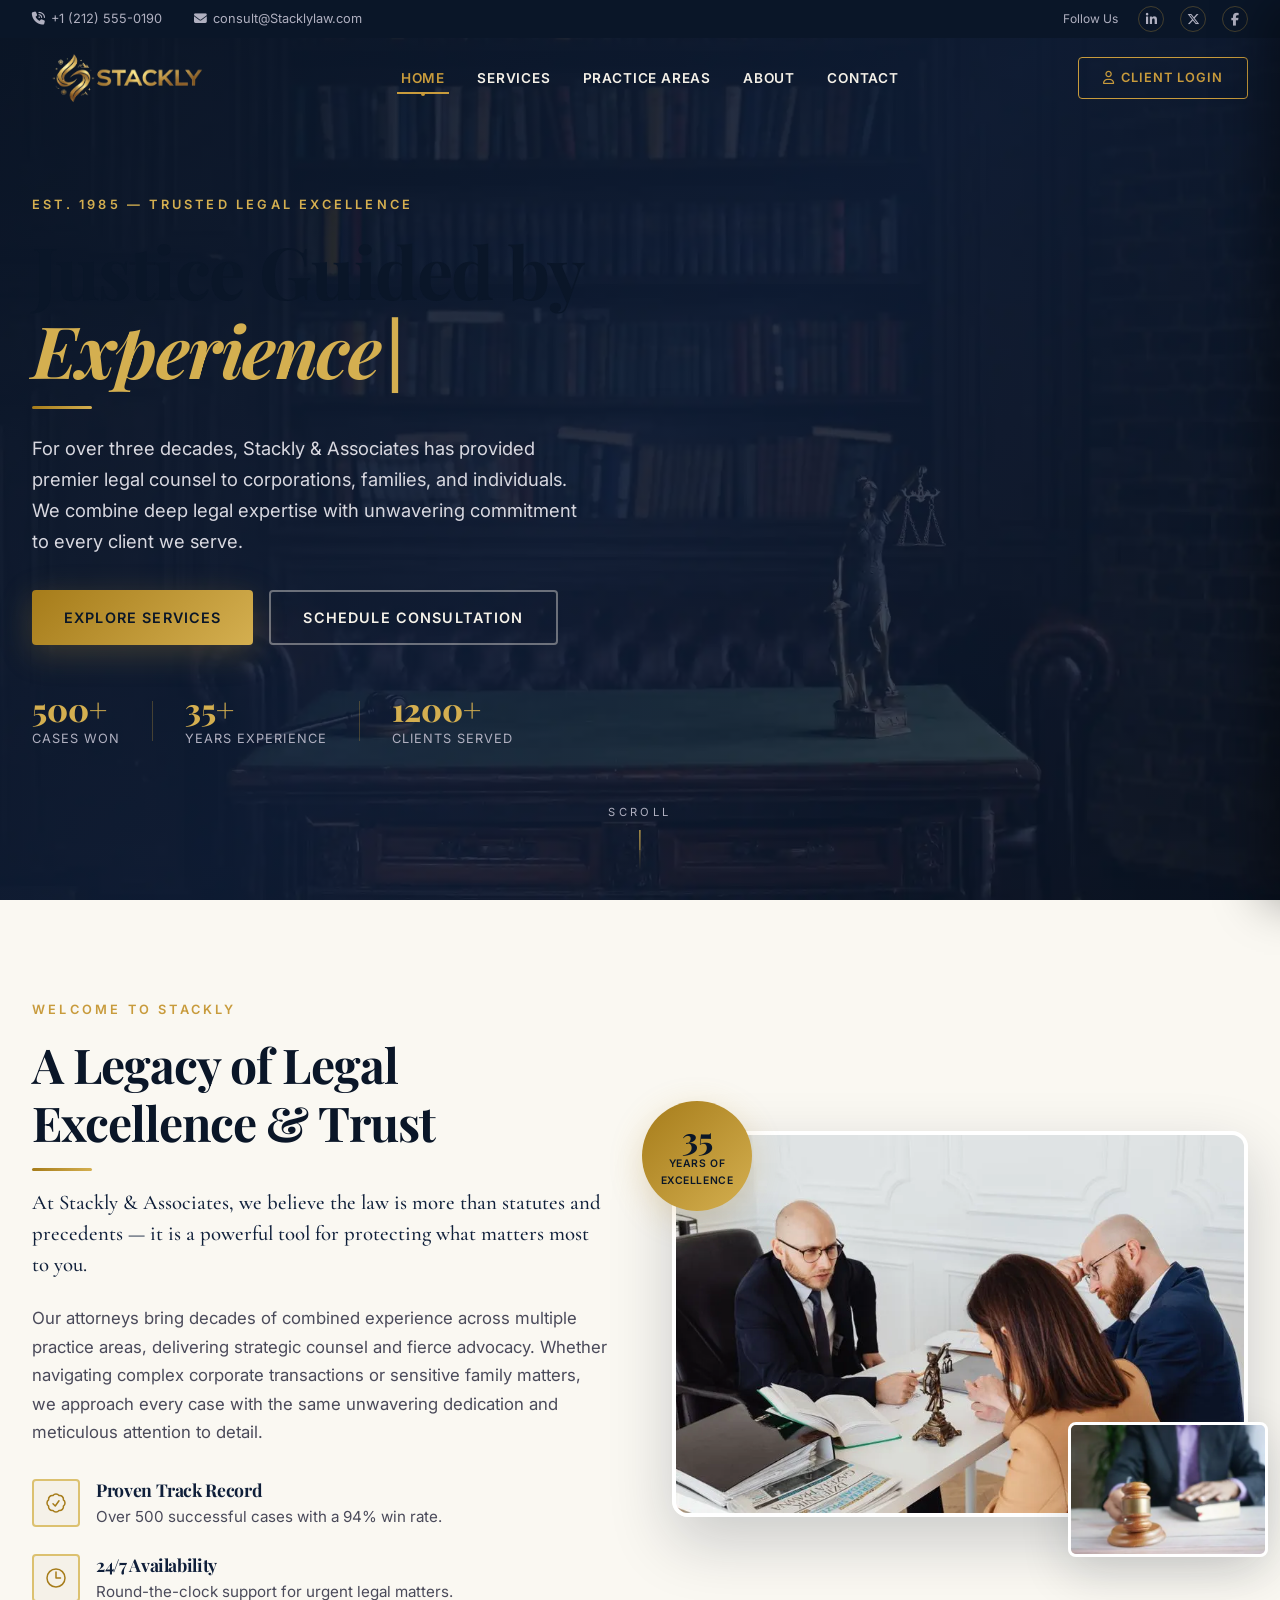
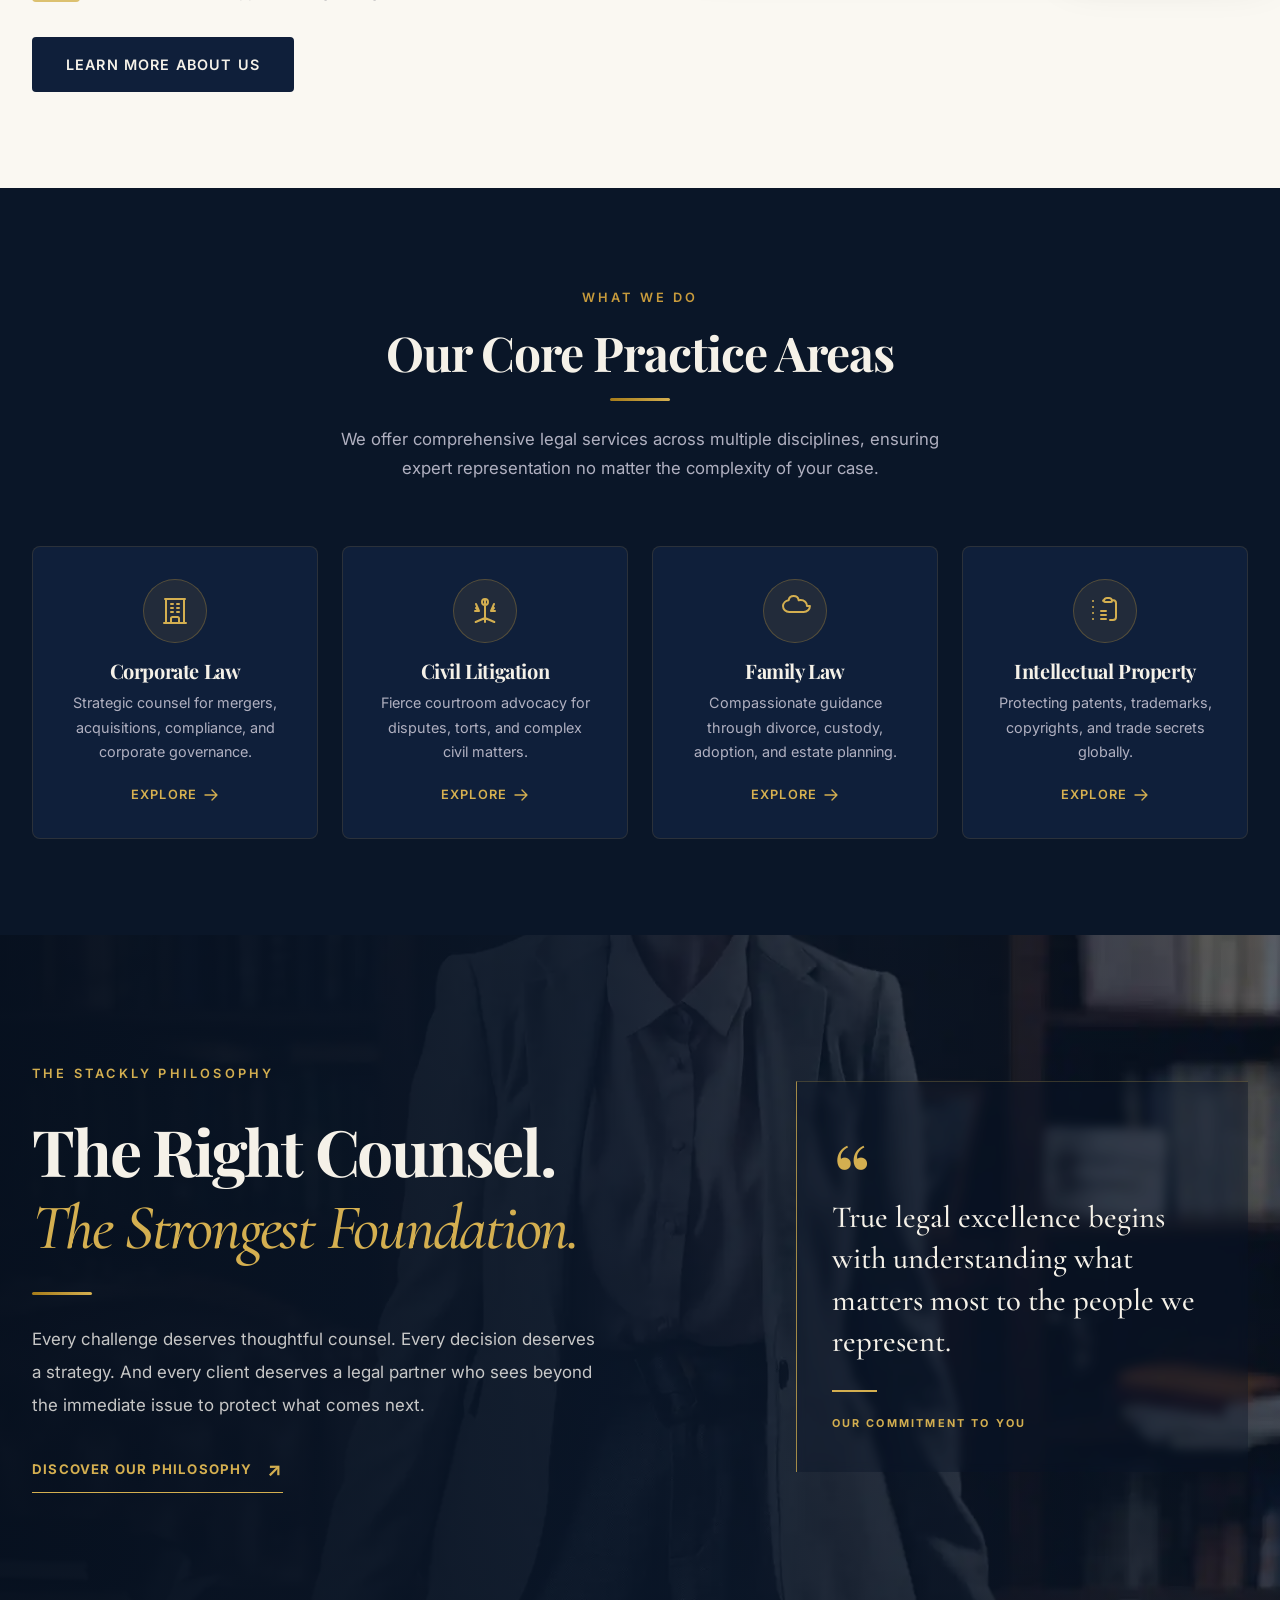
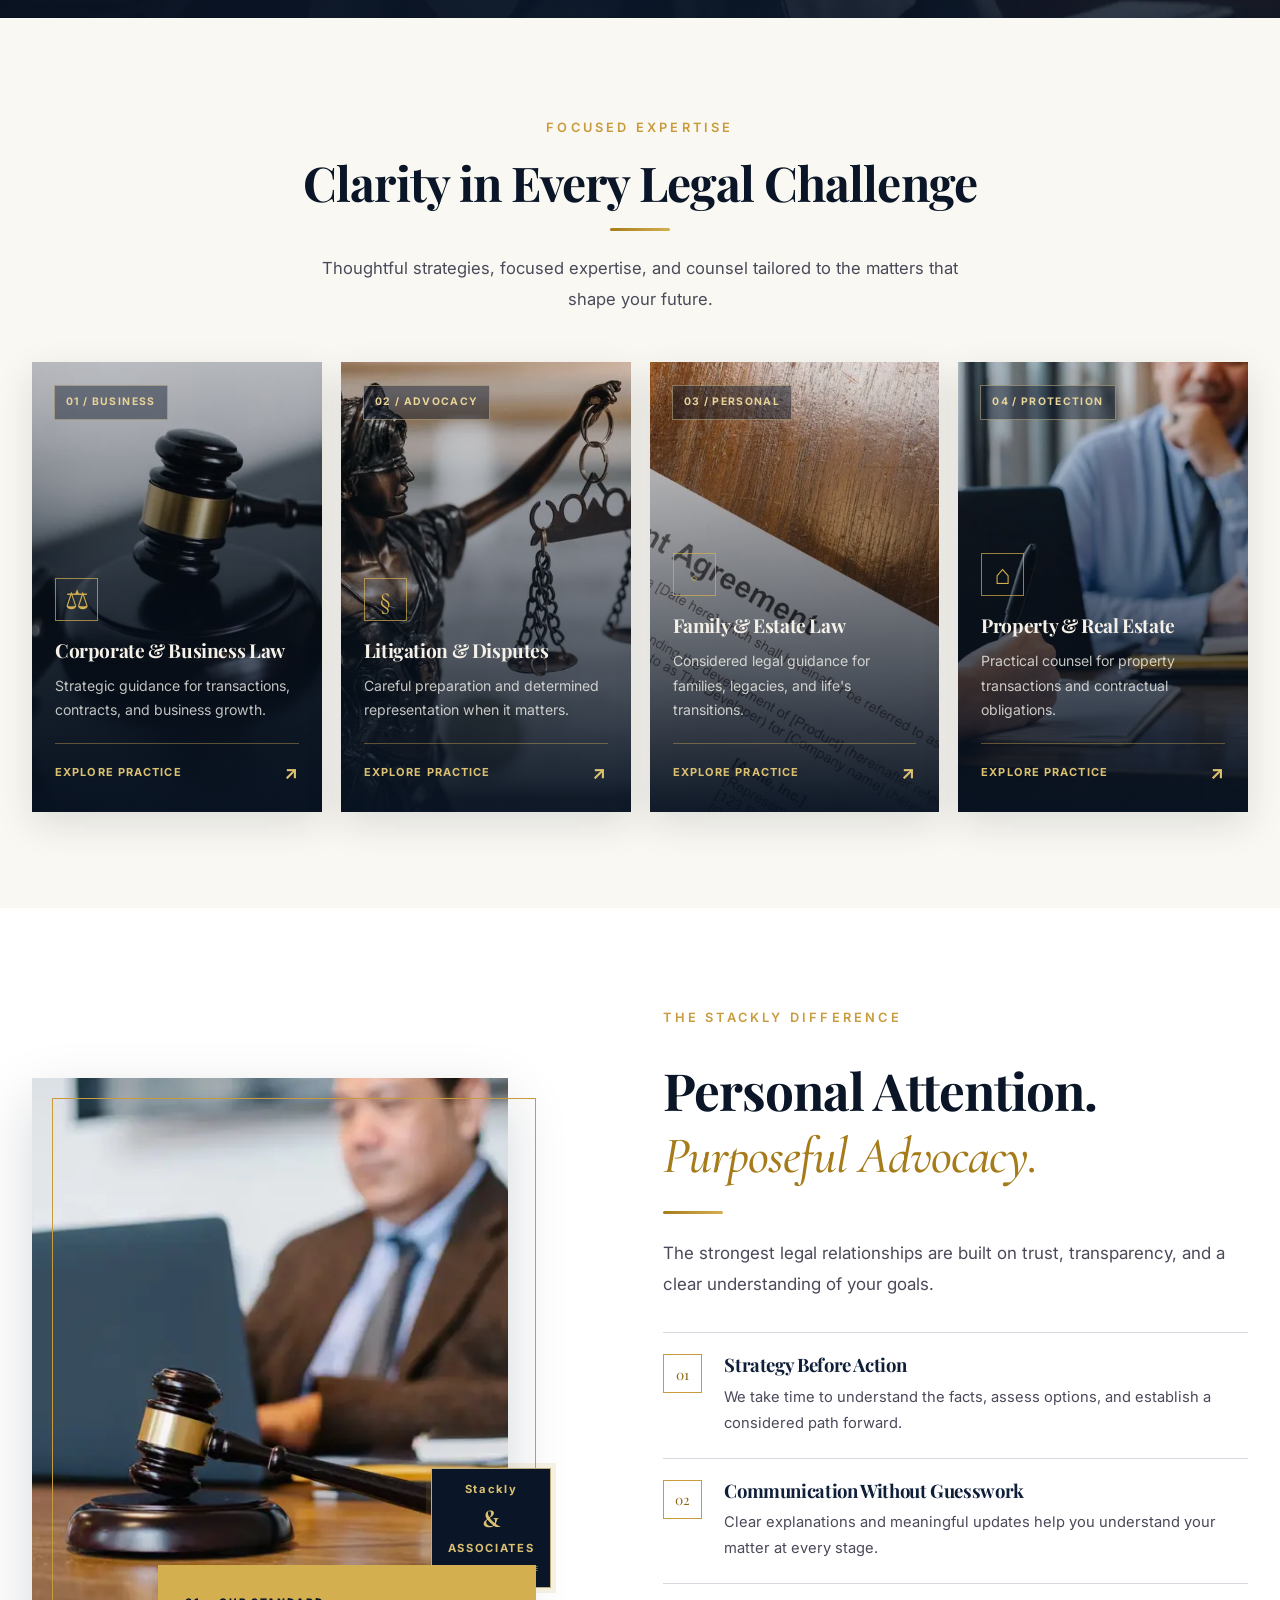
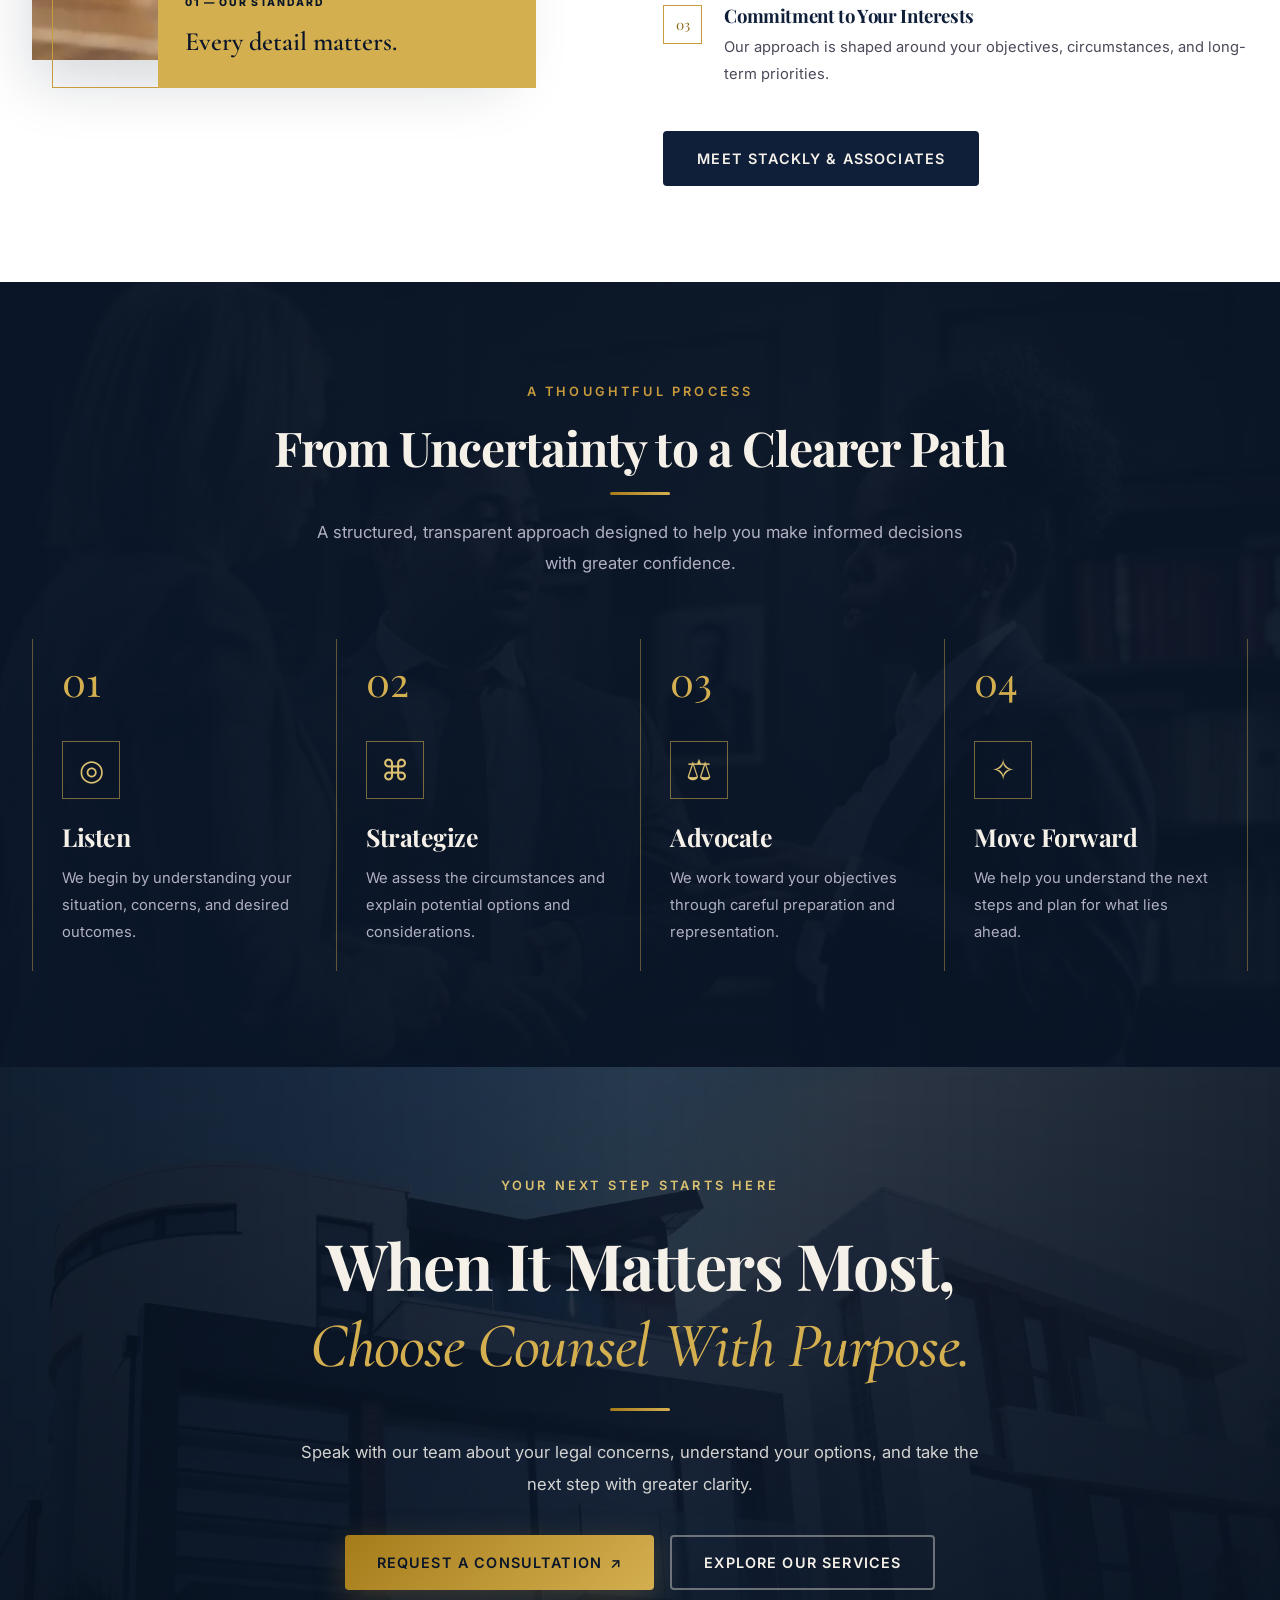
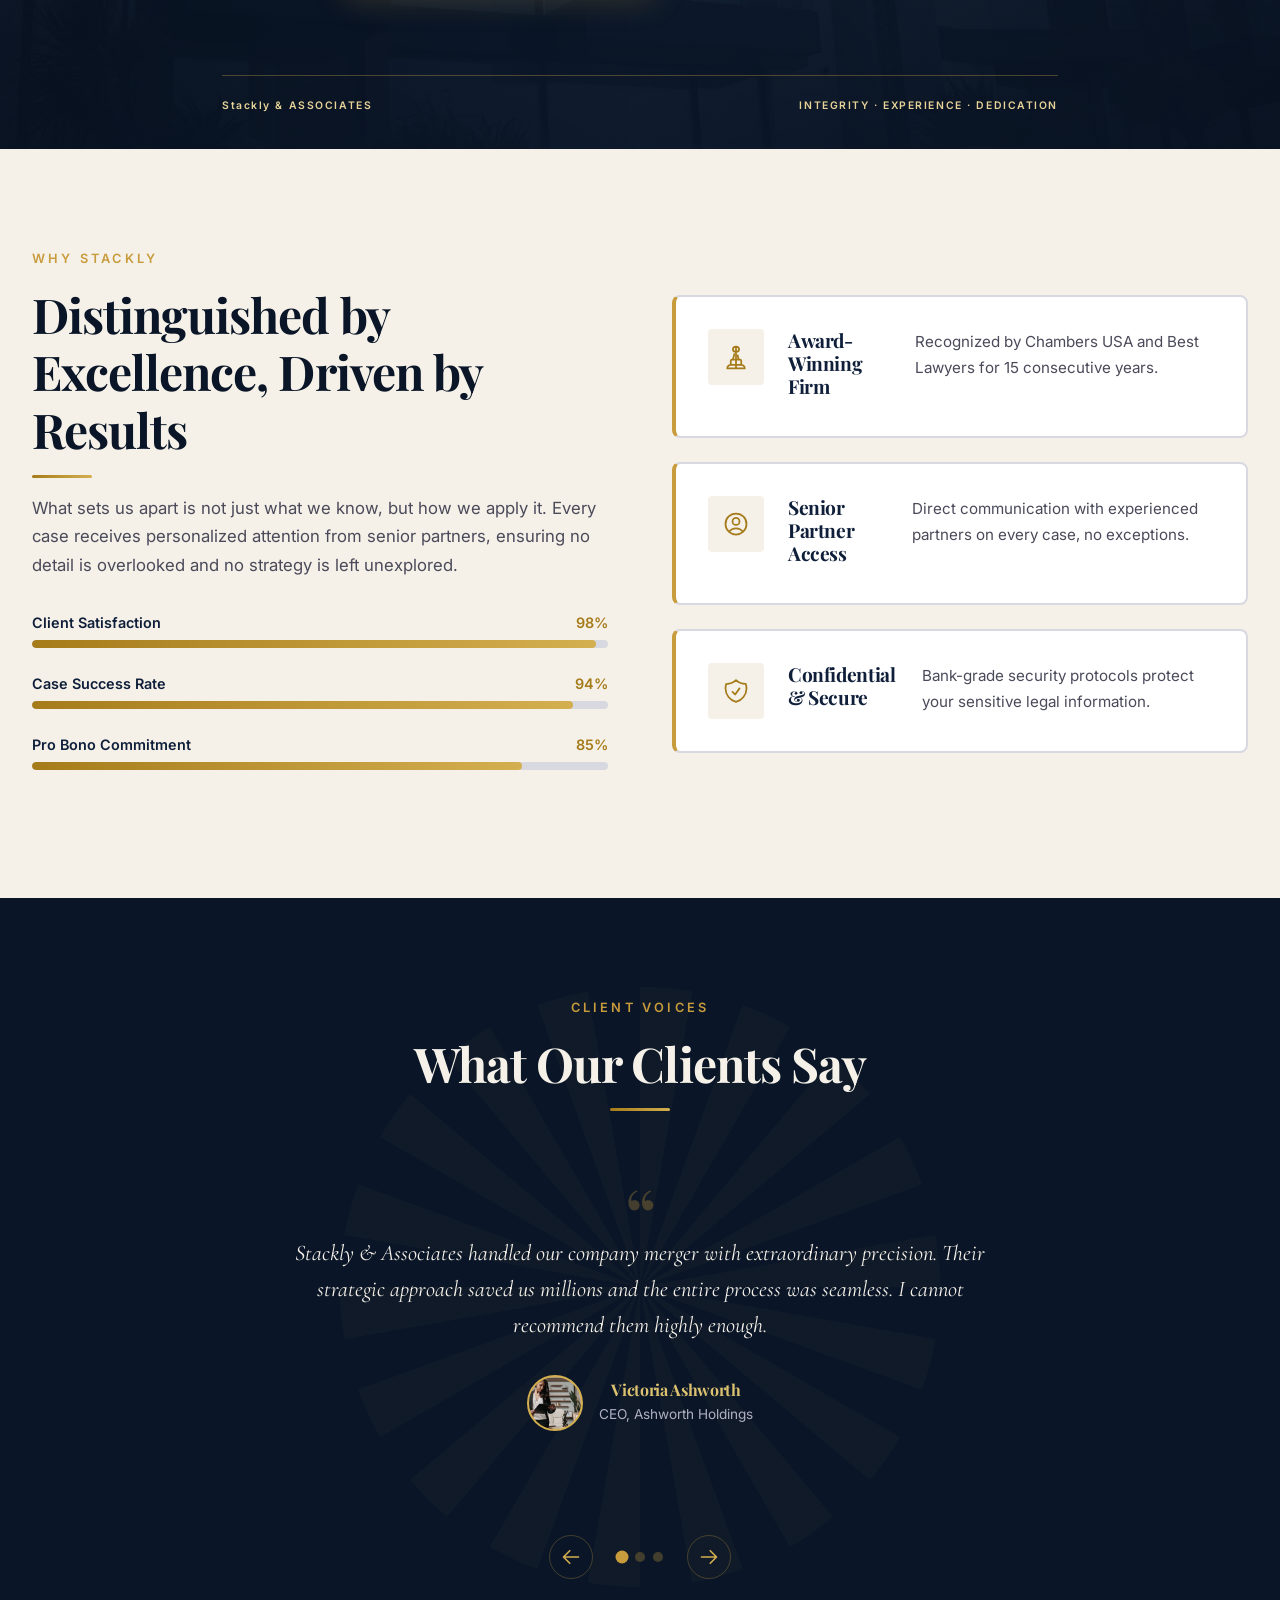
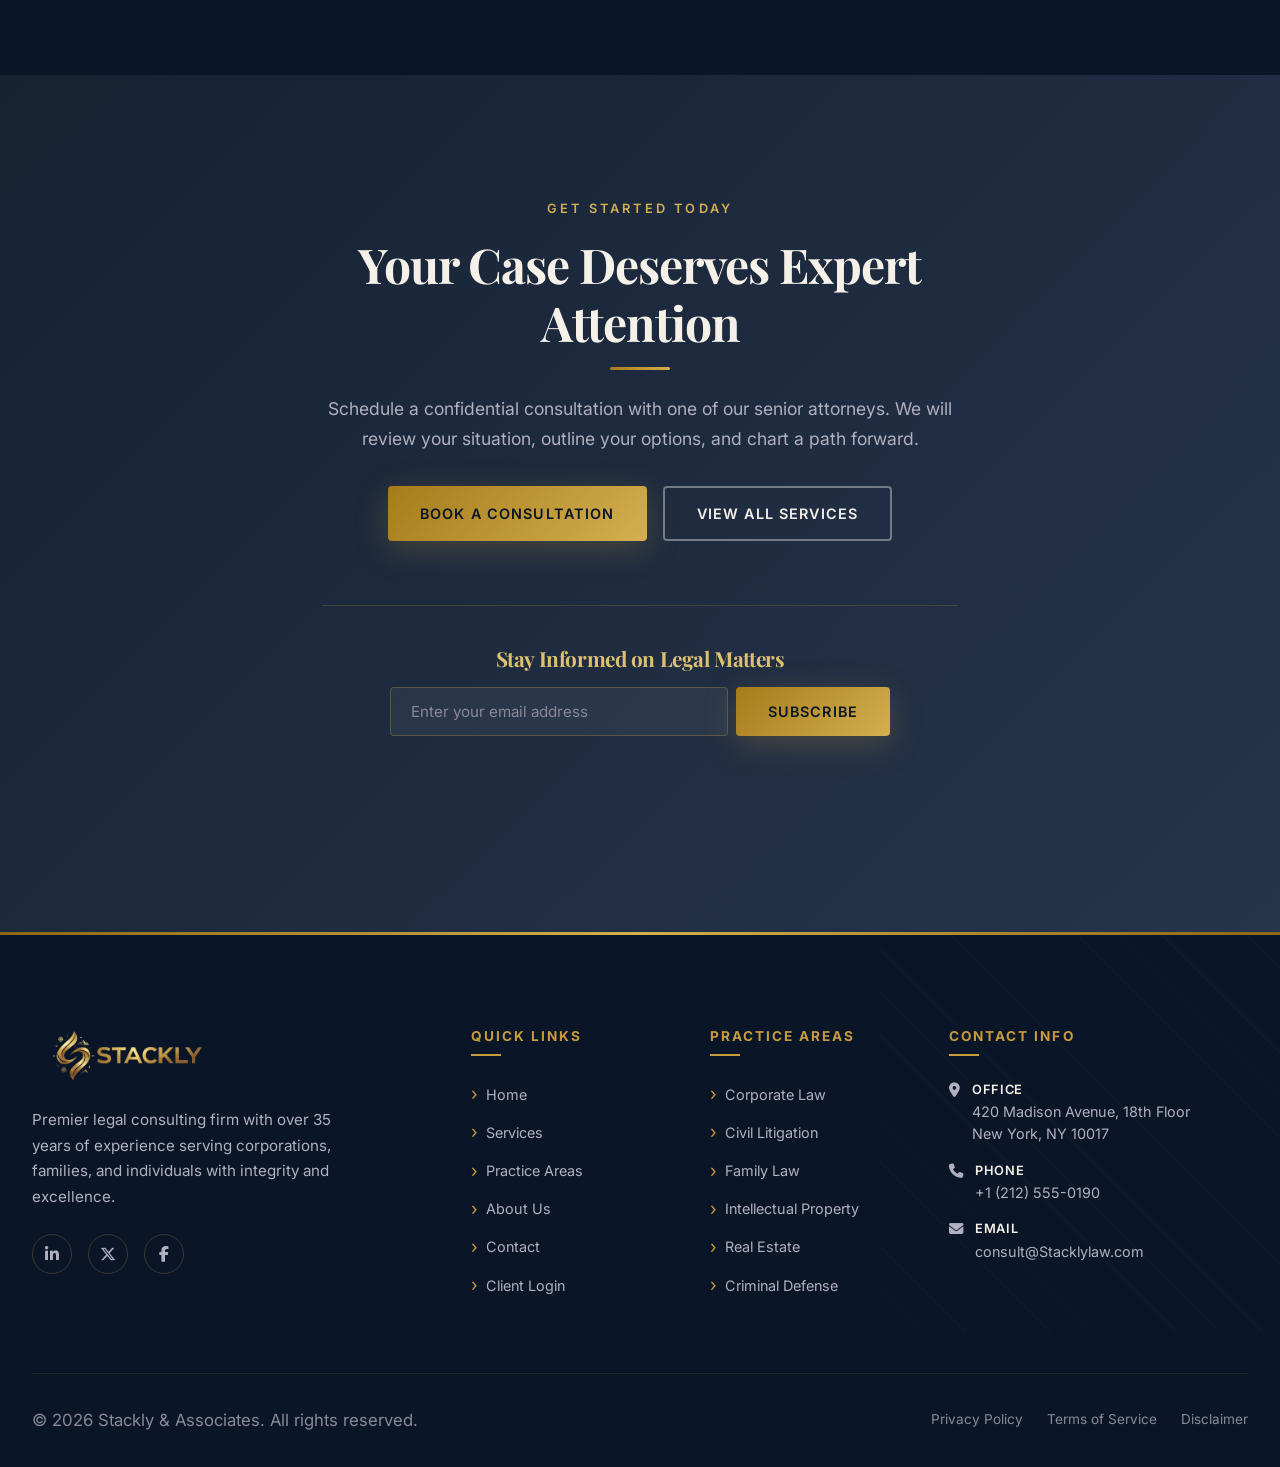
==== index.html @ 567f9648 "first commit" ====
<!DOCTYPE html>
<html lang="en">
<head>
  <meta charset="UTF-8">
  <meta name="viewport" content="width=device-width, initial-scale=1.0">
  <title>Stackly & Associates — Premier Legal Consulting</title>
  <meta name="description" content="Stackly & Associates — Premier legal consulting firm offering expert counsel in corporate law, litigation, family law, and more.">
  <link rel="preconnect" href="https://fonts.googleapis.com">
  <link rel="preconnect" href="https://fonts.gstatic.com" crossorigin>
  <link rel="stylesheet"
    href="https://cdnjs.cloudflare.com/ajax/libs/font-awesome/6.5.2/css/all.min.css">
  <link href="https://fonts.googleapis.com/css2?family=Playfair+Display:wght@400;600;700;800;900&family=Inter:wght@300;400;500;600;700&family=Cormorant+Garamond:wght@400;500;600;700&display=swap" rel="stylesheet">
  <link rel="stylesheet" href="css/common.css">
  <link rel="stylesheet" href="css/home.css">
</head>

<body>

  <!-- Page Loader -->
  <div class="page-loader">
    <div class="loader-scales">
      <div class="loader-scales-bowl left"></div>
      <div class="loader-scales-bowl right"></div>
    </div>
    <div class="loader-text">Stackly</div>
  </div>

  <!-- Scroll Progress -->
  <div class="scroll-progress"></div>

  <!-- Navigation -->
  <div class="nav-wrapper">
    <!-- Top utility bar -->
    <div class="nav-bar-top">
      <div class="nav-bar-top-inner">
        <div class="nav-top-info">
          <span>
            <i class="fa-solid fa-phone-volume"></i>
            +1 (212) 555-0190
          </span>
          <span>
            <i class="fa-solid fa-envelope"></i>
            consult@Stacklylaw.com
          </span>
        </div>
        <div class="nav-top-social">
          <span style="font-size:0.75rem;color:var(--gray-300);margin-right:4px;">Follow Us</span>
          <a href="#" aria-label="LinkedIn">
            <i class="fa-brands fa-linkedin-in"></i>
          </a>

          <a href="#" aria-label="X (Twitter)">
            <i class="fa-brands fa-x-twitter"></i>
          </a>

          <a href="#" aria-label="Facebook">
            <i class="fa-brands fa-facebook-f"></i>
          </a>
        </div>
      </div>
    </div>

    <!-- Main nav -->
    <nav class="nav-main">
      <a href="index.html" class="nav-logo">
        <img src="images/logo.webp" alt="Stackly & Associates" class="nav-logo-img">
      </a>

      <ul class="nav-links">
        <li><a href="index.html" class="nav-link">Home</a></li>
        <li><a href="services.html" class="nav-link">Services</a></li>
        <li><a href="practice-areas.html" class="nav-link">Practice Areas</a></li>
        <li><a href="about.html" class="nav-link">About</a></li>
        <li><a href="contact.html" class="nav-link">Contact</a></li>
      </ul>

      <div class="nav-actions">
        <a href="login.html" class="nav-btn-login">
          <i class="fa-regular fa-user"></i>
          Client Login
        </a>
      </div>

      <button class="nav-hamburger" aria-label="Toggle menu">
        <span></span>
        <span></span>
        <span></span>
      </button>
    </nav>
  </div>

  <!-- Mobile Menu -->
  <div class="mobile-menu-overlay"></div>
  <aside class="mobile-menu">
    <div class="mobile-menu-header">
      <div class="mobile-menu-logo">STACK<span>LY</span></div>
      <button class="mobile-menu-close" aria-label="Close menu">
        <svg xmlns="http://www.w3.org/2000/svg" fill="none" viewBox="0 0 24 24" stroke-width="2" stroke="currentColor"><path stroke-linecap="round" stroke-linejoin="round" d="M6 18L18 6M6 6l12 12"/></svg>
      </button>
    </div>
    <nav class="mobile-menu-nav">
      <a href="index.html" class="mobile-menu-link">Home <span class="menu-num">01</span></a>
      <a href="services.html" class="mobile-menu-link">Services <span class="menu-num">02</span></a>
      <a href="practice-areas.html" class="mobile-menu-link">Practice Areas <span class="menu-num">03</span></a>
      <a href="about.html" class="mobile-menu-link">About <span class="menu-num">04</span></a>
      <a href="contact.html" class="mobile-menu-link">Contact <span class="menu-num">05</span></a>
    </nav>
    <div class="mobile-menu-footer">
      <a href="login.html" class="mobile-menu-login-btn">
        <i class="fa-regular fa-user"></i>
        Client Login
      </a>
      <div class="mobile-menu-contact">
        <p>+1 (212) 555-0190</p>
        <p><a href="mailto:consult@Stacklylaw.com">consult@Stacklylaw.com</a></p>
        <p>420 Madison Avenue, New York, NY</p>
      </div>
    </div>
  </aside>

  <!-- ===== PAGE CONTENT ===== -->

  <!-- SECTION 1: HERO -->
  <section class="hero">
    <div class="hero-bg" style="background-image: url('images/img10.webp');"></div>
    <div class="hero-overlay"></div>
    <div class="hero-particles" id="heroParticles"></div>

    <div class="hero-content container">
      <div class="hero-text">
        <span class="eyebrow hero-eyebrow" style="color: var(--gold-400);">Est. 1985 — Trusted Legal Excellence</span>
        <h1 class="hero-title">
          Justice Guided by<br>
          <span class="hero-title-accent" data-type="Integrity|Experience|Dedication|Precision">Integrity</span>
        </h1>
        <div class="divider-gold"></div>
        <p class="hero-subtitle">
          For over three decades, Stackly &amp; Associates has provided premier legal counsel
          to corporations, families, and individuals. We combine deep legal expertise with
          unwavering commitment to every client we serve.
        </p>
        <div class="hero-actions">
          <a href="error.html" class="btn btn-gold">Explore Services</a>
          <a href="error.html" class="btn btn-outline-light">Schedule Consultation</a>
        </div>
        <div class="hero-trust">
          <div class="hero-trust-item">
            <span class="hero-trust-num" data-count="500" data-suffix="+">0</span>
            <span class="hero-trust-label">Cases Won</span>
          </div>
          <div class="hero-trust-divider"></div>
          <div class="hero-trust-item">
            <span class="hero-trust-num" data-count="35" data-suffix="+">0</span>
            <span class="hero-trust-label">Years Experience</span>
          </div>
          <div class="hero-trust-divider"></div>
          <div class="hero-trust-item">
            <span class="hero-trust-num" data-count="1200" data-suffix="+">0</span>
            <span class="hero-trust-label">Clients Served</span>
          </div>
        </div>
      </div>
    </div>

    <a href="#welcome" class="hero-scroll-indicator">
      <span>Scroll</span>
      <div class="scroll-line"></div>
    </a>
  </section>

  <!-- SECTION 2: WELCOME / INTRO -->
  <section class="section section-ivory" id="welcome">
    <div class="container">
      <div class="welcome-grid">
        <div class="welcome-left reveal-left">
          <span class="eyebrow">Welcome to Stackly</span>
          <h2>A Legacy of Legal Excellence &amp; Trust</h2>
          <div class="divider-gold"></div>
          <p class="welcome-lead">
            At Stackly &amp; Associates, we believe the law is more than statutes and precedents —
            it is a powerful tool for protecting what matters most to you.
          </p>
          <p>
            Our attorneys bring decades of combined experience across multiple practice areas,
            delivering strategic counsel and fierce advocacy. Whether navigating complex corporate
            transactions or sensitive family matters, we approach every case with the same
            unwavering dedication and meticulous attention to detail.
          </p>
          <div class="welcome-features">
            <div class="welcome-feature">
              <div class="welcome-feature-icon">
                <svg xmlns="http://www.w3.org/2000/svg" fill="none" viewBox="0 0 24 24" stroke-width="1.5" stroke="currentColor"><path stroke-linecap="round" stroke-linejoin="round" d="M9 12.75L11.25 15 15 9.75M21 12c0 1.268-.63 2.39-1.593 3.068a3.745 3.745 0 01-1.043 3.296 3.745 3.745 0 01-3.296 1.043A3.745 3.745 0 0112 21c-1.268 0-2.39-.63-3.068-1.593a3.746 3.746 0 01-3.296-1.043 3.745 3.745 0 01-1.043-3.296A3.745 3.745 0 013 12c0-1.268.63-2.39 1.593-3.068a3.745 3.745 0 011.043-3.296 3.746 3.746 0 013.296-1.043A3.746 3.746 0 0112 3c1.268 0 2.39.63 3.068 1.593a3.746 3.746 0 013.296 1.043 3.746 3.746 0 011.043 3.296A3.745 3.745 0 0121 12z"/></svg>
              </div>
              <div>
                <h4>Proven Track Record</h4>
                <p>Over 500 successful cases with a 94% win rate.</p>
              </div>
            </div>
            <div class="welcome-feature">
              <div class="welcome-feature-icon">
                <svg xmlns="http://www.w3.org/2000/svg" fill="none" viewBox="0 0 24 24" stroke-width="1.5" stroke="currentColor"><path stroke-linecap="round" stroke-linejoin="round" d="M12 6v6h4.5m4.5 0a9 9 0 11-18 0 9 9 0 0118 0z"/></svg>
              </div>
              <div>
                <h4>24/7 Availability</h4>
                <p>Round-the-clock support for urgent legal matters.</p>
              </div>
            </div>
          </div>
          <a href="error.html" class="btn btn-navy">Learn More About Us</a>
        </div>
        <div class="welcome-right reveal-right">
          <div class="welcome-image-stack">
            <img src="images/img11.webp" alt="Attorney consulting clients" class="welcome-img-main lazy-img">
            <img src="images/img12.webp" alt="Gavel and legal book" class="welcome-img-accent lazy-img">
            <div class="welcome-badge">
              <span class="welcome-badge-num">35</span>
              <span class="welcome-badge-text">Years of<br>Excellence</span>
            </div>
          </div>
        </div>
      </div>
    </div>
  </section>

  <!-- SECTION 3: PRACTICE AREAS PREVIEW -->
  <section class="section section-dark">
    <div class="container">
      <div class="section-header text-center reveal">
        <span class="eyebrow">What We Do</span>
        <h2>Our Core Practice Areas</h2>
        <div class="divider-gold center"></div>
        <p class="section-header-desc">
          We offer comprehensive legal services across multiple disciplines, ensuring
          expert representation no matter the complexity of your case.
        </p>
      </div>

      <div class="practice-preview-grid reveal-stagger">
        <div class="practice-preview-card">
          <div class="practice-preview-icon">
            <svg xmlns="http://www.w3.org/2000/svg" fill="none" viewBox="0 0 24 24" stroke-width="1.5" stroke="currentColor"><path stroke-linecap="round" stroke-linejoin="round" d="M3.75 21h16.5M4.5 3h15M5.25 3v18m13.5-18v18M9 6.75h1.5m-1.5 3h1.5m-1.5 3h1.5m3-6H15m-1.5 3H15m-1.5 3H15M9 21v-3.375c0-.621.504-1.125 1.125-1.125h3.75c.621 0 1.125.504 1.125 1.125V21"/></svg>
          </div>
          <h3>Corporate Law</h3>
          <p>Strategic counsel for mergers, acquisitions, compliance, and corporate governance.</p>
          <a href="error.html" class="practice-preview-link">Explore <svg xmlns="http://www.w3.org/2000/svg" fill="none" viewBox="0 0 24 24" stroke-width="2" stroke="currentColor" style="width:16px;height:16px;"><path stroke-linecap="round" stroke-linejoin="round" d="M13.5 4.5L21 12m0 0l-7.5 7.5M21 12H3"/></svg></a>
        </div>
        <div class="practice-preview-card">
          <div class="practice-preview-icon">
            <svg xmlns="http://www.w3.org/2000/svg" fill="none" viewBox="0 0 24 24" stroke-width="1.5" stroke="currentColor"><path stroke-linecap="round" stroke-linejoin="round" d="M12 3v17.25M12 3c-1.5 0-2.25 1-2.25 2.25S10.5 7.5 12 7.5M12 3c1.5 0 2.25 1 2.25 2.25S13.5 7.5 12 7.5M12 7.5v2.25M5.25 6.75L7.5 12M7.5 12L5.25 9.75M7.5 12H4.5M18.75 6.75L16.5 12M16.5 12l2.25-2.25M16.5 12h3M12 17.25L5 20.25M12 17.25l7 3"/></svg>
          </div>
          <h3>Civil Litigation</h3>
          <p>Fierce courtroom advocacy for disputes, torts, and complex civil matters.</p>
          <a href="error.html" class="practice-preview-link">Explore <svg xmlns="http://www.w3.org/2000/svg" fill="none" viewBox="0 0 24 24" stroke-width="2" stroke="currentColor" style="width:16px;height:16px;"><path stroke-linecap="round" stroke-linejoin="round" d="M13.5 4.5L21 12m0 0l-7.5 7.5M21 12H3"/></svg></a>
        </div>
        <div class="practice-preview-card">
          <div class="practice-preview-icon">
            <svg xmlns="http://www.w3.org/2000/svg" fill="none" viewBox="0 0 24 24" stroke-width="1.5" stroke="currentColor"><path stroke-linecap="round" stroke-linejoin="round" d="M21 8.25c0-2.485-2.099-4.5-4.688-4.5-.525 0-1.038.082-1.524.243a3.844 3.844 0 00-7.576 0A4.665 4.665 0 003 8.25c0 2.485 2.099 4.5 4.688 4.5h.018c.282.018.562.018.843.018h9.099c.28 0 .561 0 .843-.018h.018c2.588 0 4.687-2.015 4.687-4.5z"/></svg>
            <path stroke-linecap="round" stroke-linejoin="round" d="M6 12.75l3.75 3.75M6 15h6M18.75 4.5l-3 3M15 6.75l1.5-1.5" style="display:none;"/>
          </div>
          <h3>Family Law</h3>
          <p>Compassionate guidance through divorce, custody, adoption, and estate planning.</p>
          <a href="error.html" class="practice-preview-link">Explore <svg xmlns="http://www.w3.org/2000/svg" fill="none" viewBox="0 0 24 24" stroke-width="2" stroke="currentColor" style="width:16px;height:16px;"><path stroke-linecap="round" stroke-linejoin="round" d="M13.5 4.5L21 12m0 0l-7.5 7.5M21 12H3"/></svg></a>
        </div>
        <div class="practice-preview-card">
          <div class="practice-preview-icon">
            <svg xmlns="http://www.w3.org/2000/svg" fill="none" viewBox="0 0 24 24" stroke-width="1.5" stroke="currentColor"><path stroke-linecap="round" stroke-linejoin="round" d="M9 12h3.75M9 15h3.75M9 18h3.75m3 .75H18a2.25 2.25 0 002.25-2.25V6.108c0-1.135-.845-2.098-1.976-2.192a48.424 48.424 0 00-1.123-.08m-5.801 0c-.065.21-.1.433-.1.664 0 .414.336.75.75.75h4.5a.75.75 0 00.75-.75 2.25 2.25 0 00-.1-.664m-5.8 0A2.251 2.251 0 0113.5 2.25H15c1.012 0 1.867.668 2.15 1.586m-5.8 0c-.376.023-.68.227-.815.525M3 4.5h.015M3 9h.015M3 13.5h.015M3 18h.015"/></svg>
          </div>
          <h3>Intellectual Property</h3>
          <p>Protecting patents, trademarks, copyrights, and trade secrets globally.</p>
          <a href="error.html" class="practice-preview-link">Explore <svg xmlns="http://www.w3.org/2000/svg" fill="none" viewBox="0 0 24 24" stroke-width="2" stroke="currentColor" style="width:16px;height:16px;"><path stroke-linecap="round" stroke-linejoin="round" d="M13.5 4.5L21 12m0 0l-7.5 7.5M21 12H3"/></svg></a>
        </div>
      </div>
    </div>
  </section>


<!-- PREMIUM SECTION 1: OUR PHILOSOPHY -->
<section class="lx-philosophy">
  <div class="lx-philosophy-bg"></div>
  <div class="lx-philosophy-overlay"></div>

  <div class="container lx-philosophy-inner">
    <div class="lx-philosophy-content reveal-left">
      <span class="eyebrow">The Stackly Philosophy</span>

      <h2>
        The Right Counsel.<br>
        <span>The Strongest Foundation.</span>
      </h2>

      <div class="divider-gold"></div>

      <p>
        Every challenge deserves thoughtful counsel. Every decision
        deserves a strategy. And every client deserves a legal partner
        who sees beyond the immediate issue to protect what comes next.
      </p>

      <a href="error.html" class="lx-text-link">
        Discover Our Philosophy <span>↗</span>
      </a>
    </div>

    <div class="lx-philosophy-note reveal-right">
      <span class="lx-note-mark">“</span>
      <p>
        True legal excellence begins with understanding
        what matters most to the people we represent.
      </p>
      <span class="lx-note-line"></span>
      <small>OUR COMMITMENT TO YOU</small>
    </div>
  </div>
</section>


<!-- PREMIUM SECTION 2: PRACTICE AREAS -->
<section class="section lx-practice-showcase">
  <div class="container">
    <header class="section-header text-center reveal">
      <span class="eyebrow">Focused Expertise</span>
      <h2>Clarity in Every Legal Challenge</h2>
      <div class="divider-gold center"></div>
      <p class="lx-section-desc">
        Thoughtful strategies, focused expertise, and counsel
        tailored to the matters that shape your future.
      </p>
    </header>

    <div class="lx-practice-grid">

      <a href="error.html" class="lx-practice-card reveal">
        <div class="lx-practice-image"
          style="background-image:url('images/img13.webp')">
        </div>
        <div class="lx-practice-shade"></div>
        <span class="lx-practice-number">01 / BUSINESS</span>
        <div class="lx-practice-info">
          <span class="lx-practice-icon">⚖</span>
          <h3>Corporate &amp; Business Law</h3>
          <p>Strategic guidance for transactions, contracts, and business growth.</p>
          <span class="lx-practice-link">Explore Practice <b>↗</b></span>
        </div>
      </a>

      <a href="practice-areas.html" class="lx-practice-card reveal">
        <div class="lx-practice-image"
          style="background-image:url('images/img14.webp')">
        </div>
        <div class="lx-practice-shade"></div>
        <span class="lx-practice-number">02 / ADVOCACY</span>
        <div class="lx-practice-info">
          <span class="lx-practice-icon">§</span>
          <h3>Litigation &amp; Disputes</h3>
          <p>Careful preparation and determined representation when it matters.</p>
          <span class="lx-practice-link">Explore Practice <b>↗</b></span>
        </div>
      </a>

      <a href="practice-areas.html" class="lx-practice-card reveal">
        <div class="lx-practice-image"
          style="background-image:url('images/img15.webp')">
        </div>
        <div class="lx-practice-shade"></div>
        <span class="lx-practice-number">03 / PERSONAL</span>
        <div class="lx-practice-info">
          <span class="lx-practice-icon">◇</span>
          <h3>Family &amp; Estate Law</h3>
          <p>Considered legal guidance for families, legacies, and life's transitions.</p>
          <span class="lx-practice-link">Explore Practice <b>↗</b></span>
        </div>
      </a>

      <a href="practice-areas.html" class="lx-practice-card reveal">
        <div class="lx-practice-image"
          style="background-image:url('images/img16.webp')">
        </div>
        <div class="lx-practice-shade"></div>
        <span class="lx-practice-number">04 / PROTECTION</span>
        <div class="lx-practice-info">
          <span class="lx-practice-icon">⌂</span>
          <h3>Property &amp; Real Estate</h3>
          <p>Practical counsel for property transactions and contractual obligations.</p>
          <span class="lx-practice-link">Explore Practice <b>↗</b></span>
        </div>
      </a>

    </div>
  </div>
</section>


<!-- PREMIUM SECTION 3: OUR DIFFERENCE -->
<section class="section lx-difference">
  <div class="container lx-difference-grid">

    <div class="lx-difference-visual reveal-left">
      <div class="lx-difference-photo"></div>
      <div class="lx-difference-frame"></div>

      <div class="lx-difference-stamp">
        <span>Stackly</span>
        <b>&amp;</b>
        <span>ASSOCIATES</span>
        <i>COUNSEL WITH PURPOSE</i>
      </div>

      <div class="lx-difference-caption">
        <span>01 — OUR STANDARD</span>
        <p>Every detail matters.</p>
      </div>
    </div>

    <div class="lx-difference-copy reveal-right">
      <span class="eyebrow">The Stackly Difference</span>
      <h2>Personal Attention.<br><em>Purposeful Advocacy.</em></h2>
      <div class="divider-gold"></div>

      <p class="lx-difference-lead">
        The strongest legal relationships are built on trust,
        transparency, and a clear understanding of your goals.
      </p>

      <div class="lx-difference-item">
        <span>01</span>
        <div>
          <h3>Strategy Before Action</h3>
          <p>We take time to understand the facts, assess options, and establish a considered path forward.</p>
        </div>
      </div>

      <div class="lx-difference-item">
        <span>02</span>
        <div>
          <h3>Communication Without Guesswork</h3>
          <p>Clear explanations and meaningful updates help you understand your matter at every stage.</p>
        </div>
      </div>

      <div class="lx-difference-item">
        <span>03</span>
        <div>
          <h3>Commitment to Your Interests</h3>
          <p>Our approach is shaped around your objectives, circumstances, and long-term priorities.</p>
        </div>
      </div>

      <a href="error.html" class="btn btn-navy">Meet Stackly &amp; Associates</a>
    </div>

  </div>
</section>


<!-- PREMIUM SECTION 4: OUR APPROACH -->
<section class="lx-approach">
  <div class="lx-approach-bg"></div>
  <div class="lx-approach-overlay"></div>

  <div class="container lx-approach-inner">
    <header class="section-header text-center reveal">
      <span class="eyebrow">A Thoughtful Process</span>
      <h2>From Uncertainty to a Clearer Path</h2>
      <div class="divider-gold center"></div>
      <p class="lx-section-desc">
        A structured, transparent approach designed to help you
        make informed decisions with greater confidence.
      </p>
    </header>

    <div class="lx-steps">
      <article class="lx-step reveal">
        <span class="lx-step-number">01</span>
        <div class="lx-step-symbol">◎</div>
        <h3>Listen</h3>
        <p>We begin by understanding your situation, concerns, and desired outcomes.</p>
      </article>

      <article class="lx-step reveal">
        <span class="lx-step-number">02</span>
        <div class="lx-step-symbol">⌘</div>
        <h3>Strategize</h3>
        <p>We assess the circumstances and explain potential options and considerations.</p>
      </article>

      <article class="lx-step reveal">
        <span class="lx-step-number">03</span>
        <div class="lx-step-symbol">⚖</div>
        <h3>Advocate</h3>
        <p>We work toward your objectives through careful preparation and representation.</p>
      </article>

      <article class="lx-step reveal">
        <span class="lx-step-number">04</span>
        <div class="lx-step-symbol">✧</div>
        <h3>Move Forward</h3>
        <p>We help you understand the next steps and plan for what lies ahead.</p>
      </article>
    </div>
  </div>
</section>


<!-- PREMIUM SECTION 5: CONSULTATION CTA -->
<section class="lx-final-cta">
  <div class="lx-final-cta-bg"></div>
  <div class="lx-final-cta-overlay"></div>

  <div class="container lx-final-cta-content reveal">
    <span class="eyebrow">Your Next Step Starts Here</span>
    <h2>When It Matters Most,<br><em>Choose Counsel With Purpose.</em></h2>
    <div class="divider-gold center"></div>
    <p>
      Speak with our team about your legal concerns, understand your options,
      and take the next step with greater clarity.
    </p>

    <div class="lx-final-cta-actions">
      <a href="error.html" class="btn btn-gold">Request a Consultation <span>↗</span></a>
      <a href="error.html" class="btn btn-outline-light">Explore Our Services</a>
    </div>

    <div class="lx-final-cta-foot">
      <span>Stackly &amp; ASSOCIATES</span>
      <span>INTEGRITY · EXPERIENCE · DEDICATION</span>
    </div>
  </div>
</section>


  <!-- SECTION 4: WHY CHOOSE US -->
  <section class="section section-cream">
    <div class="container">
      <div class="why-grid">
        <div class="why-left reveal-left">
          <span class="eyebrow">Why Stackly</span>
          <h2>Distinguished by Excellence, Driven by Results</h2>
          <div class="divider-gold"></div>
          <p>
            What sets us apart is not just what we know, but how we apply it. Every case
            receives personalized attention from senior partners, ensuring no detail is
            overlooked and no strategy is left unexplored.
          </p>

          <div class="why-progress-list">
            <div class="why-progress-item">
              <div class="why-progress-top">
                <span>Client Satisfaction</span>
                <span>98%</span>
              </div>
              <div class="why-progress-bar"><div class="why-progress-fill" style="--w: 98%"></div></div>
            </div>
            <div class="why-progress-item">
              <div class="why-progress-top">
                <span>Case Success Rate</span>
                <span>94%</span>
              </div>
              <div class="why-progress-bar"><div class="why-progress-fill" style="--w: 94%"></div></div>
            </div>
            <div class="why-progress-item">
              <div class="why-progress-top">
                <span>Pro Bono Commitment</span>
                <span>85%</span>
              </div>
              <div class="why-progress-bar"><div class="why-progress-fill" style="--w: 85%"></div></div>
            </div>
          </div>
        </div>

        <div class="why-right reveal-right">
          <div class="why-card">
            <div class="why-card-icon">
              <svg xmlns="http://www.w3.org/2000/svg" fill="none" viewBox="0 0 24 24" stroke-width="1.5" stroke="currentColor"><path stroke-linecap="round" stroke-linejoin="round" d="M16.5 18.75h-9m9 0a3 3 0 013 3h-15a3 3 0 013-3m9 0v-3.375c0-.621-.503-1.125-1.125-1.125h-.871M7.5 18.75v-3.375c0-.621.504-1.125 1.125-1.125h.872m5.007 0H9.497m5.007 0a7.454 7.454 0 01-.982-3.674M9.497 13.125a7.454 7.454 0 00.981-3.674M12 3v18.75m0-18.75c-1.5 0-2.625 1-2.625 2.25S10.5 7.5 12 7.5m0-4.5c1.5 0 2.625 1 2.625 2.25S13.5 7.5 12 7.5"/></svg>
            </div>
            <h3>Award-Winning Firm</h3>
            <p>Recognized by Chambers USA and Best Lawyers for 15 consecutive years.</p>
          </div>
          <div class="why-card">
            <div class="why-card-icon">
              <svg xmlns="http://www.w3.org/2000/svg" fill="none" viewBox="0 0 24 24" stroke-width="1.5" stroke="currentColor"><path stroke-linecap="round" stroke-linejoin="round" d="M17.982 18.725A7.488 7.488 0 0012 15.75a7.488 7.488 0 00-5.982 2.975m11.963 0a9 9 0 10-11.963 0m11.963 0A8.966 8.966 0 0112 21a8.966 8.966 0 01-5.982-2.275M15 9.75a3 3 0 11-6 0 3 3 0 016 0z"/></svg>
            </div>
            <h3>Senior Partner Access</h3>
            <p>Direct communication with experienced partners on every case, no exceptions.</p>
          </div>
          <div class="why-card">
            <div class="why-card-icon">
              <svg xmlns="http://www.w3.org/2000/svg" fill="none" viewBox="0 0 24 24" stroke-width="1.5" stroke="currentColor"><path stroke-linecap="round" stroke-linejoin="round" d="M9 12.75L11.25 15 15 9.75m-3-7.036A11.959 11.959 0 013.598 6 11.99 11.99 0 003 9.749c0 5.592 3.824 10.29 9 11.623 5.176-1.332 9-6.03 9-11.622 0-1.31-.21-2.571-.598-3.751h-.152c-3.196 0-6.1-1.248-8.25-3.285z"/></svg>
            </div>
            <h3>Confidential &amp; Secure</h3>
            <p>Bank-grade security protocols protect your sensitive legal information.</p>
          </div>
        </div>
      </div>
    </div>
  </section>

  <!-- SECTION 5: TESTIMONIALS -->
  <section class="section section-dark testimonials-section">
    <div class="testimonials-bg-pattern"></div>
    <div class="container">
      <div class="section-header text-center reveal">
        <span class="eyebrow">Client Voices</span>
        <h2>What Our Clients Say</h2>
        <div class="divider-gold center"></div>
      </div>

      <div class="testimonials-slider reveal" id="testimonialsSlider">
        <div class="testimonial-card active" data-index="0">
          <div class="testimonial-quote-mark">&ldquo;</div>
          <p class="testimonial-text">
            Stackly &amp; Associates handled our company merger with extraordinary precision.
            Their strategic approach saved us millions and the entire process was seamless.
            I cannot recommend them highly enough.
          </p>
          <div class="testimonial-author">
            <div class="testimonial-avatar" style="background-image: url('images/img5.webp');"></div>
            <div>
              <h4>Victoria Ashworth</h4>
              <span>CEO, Ashworth Holdings</span>
            </div>
          </div>
        </div>
        <div class="testimonial-card" data-index="1">
          <div class="testimonial-quote-mark">&ldquo;</div>
          <p class="testimonial-text">
            During the most difficult period of my life, the family law team at Stackly
            was both my legal shield and my emotional anchor. They fought for my children
            and won. Forever grateful.
          </p>
          <div class="testimonial-author">
            <div class="testimonial-avatar" style="background-image: url('images/img17.webp');"></div>
            <div>
              <h4>Marcus Delaney</h4>
              <span>Family Law Client</span>
            </div>
          </div>
        </div>
        <div class="testimonial-card" data-index="2">
          <div class="testimonial-quote-mark">&ldquo;</div>
          <p class="testimonial-text">
            Their intellectual property team secured three patents for our startup in
            record time. The level of detail and global perspective they brought was
            unmatched. True professionals.
          </p>
          <div class="testimonial-author">
            <div class="testimonial-avatar" style="background-image: url('images/img18.webp');"></div>
            <div>
              <h4>David Chen</h4>
              <span>Founder, TechNova Inc.</span>
            </div>
          </div>
        </div>
      </div>

      <div class="testimonials-controls">
        <button class="testimonials-prev" id="testPrev" aria-label="Previous testimonial">
          <svg xmlns="http://www.w3.org/2000/svg" fill="none" viewBox="0 0 24 24" stroke-width="2" stroke="currentColor"><path stroke-linecap="round" stroke-linejoin="round" d="M10.5 19.5L3 12m0 0l7.5-7.5M3 12h18"/></svg>
        </button>
        <div class="testimonials-dots" id="testDots"></div>
        <button class="testimonials-next" id="testNext" aria-label="Next testimonial">
          <svg xmlns="http://www.w3.org/2000/svg" fill="none" viewBox="0 0 24 24" stroke-width="2" stroke="currentColor"><path stroke-linecap="round" stroke-linejoin="round" d="M13.5 4.5L21 12m0 0l-7.5 7.5M21 12H3"/></svg>
        </button>
      </div>
    </div>
  </section>

  <!-- SECTION 6: CTA + NEWSLETTER -->
  <section class="section cta-section">
    <div class="cta-bg" style="background-image: url('https://images.pexels.com/photos/358549/pexels-photo-358549.jpeg?auto=compress&cs=tinysrgb&w=1920');"></div>
    <div class="cta-overlay"></div>
    <div class="container cta-content reveal-scale">
      <span class="eyebrow" style="color: var(--gold-400);">Get Started Today</span>
      <h2>Your Case Deserves Expert Attention</h2>
      <div class="divider-gold center"></div>
      <p>
        Schedule a confidential consultation with one of our senior attorneys.
        We will review your situation, outline your options, and chart a path forward.
      </p>
      <div class="cta-actions">
        <a href="error.html" class="btn btn-gold">Book a Consultation</a>
        <a href="error.html" class="btn btn-outline-light">View All Services</a>
      </div>

      <div class="cta-newsletter">
        <h4>Stay Informed on Legal Matters</h4>
        <form class="newsletter-form" id="newsletterForm">
          <input type="email" placeholder="Enter your email address" required>
          <button type="submit" class="btn btn-gold">Subscribe</button>
        </form>
        <p class="newsletter-msg" id="newsletterMsg"></p>
      </div>
    </div>
  </section>

  <!-- ===== FOOTER ===== -->
  <footer class="footer">
    <div class="footer-pattern"></div>
    <div class="container">
      <div class="footer-grid">
        <div class="footer-brand">
          <a href="index.html" class="nav-logo">
            <img src="images/logo.webp" alt="Stackly & Associates" class="nav-logo-img">
          </a>
          <p>Premier legal consulting firm with over 35 years of experience serving corporations, families, and individuals with integrity and excellence.</p>
          <div class="footer-social">
            <a href="#" aria-label="LinkedIn">
              <i class="fa-brands fa-linkedin-in" aria-hidden="true"></i>
            </a>
            
            <a href="#" aria-label="Twitter">
              <i class="fa-brands fa-x-twitter" aria-hidden="true"></i>
            </a>
            
            <a href="#" aria-label="Facebook">
              <i class="fa-brands fa-facebook-f" aria-hidden="true"></i>
            </a>
          </div>
        </div>
        <div class="footer-col">
          <h4>Quick Links</h4>
          <ul class="footer-links"><li><a href="index.html">Home</a></li><li><a href="services.html">Services</a></li><li><a href="practice-areas.html">Practice Areas</a></li><li><a href="about.html">About Us</a></li><li><a href="contact.html">Contact</a></li><li><a href="login.html">Client Login</a></li></ul>
        </div>
        <div class="footer-col">
          <h4>Practice Areas</h4>
          <ul class="footer-links"><li><a href="practice-areas.html">Corporate Law</a></li><li><a href="practice-areas.html">Civil Litigation</a></li><li><a href="practice-areas.html">Family Law</a></li><li><a href="practice-areas.html">Intellectual Property</a></li><li><a href="practice-areas.html">Real Estate</a></li><li><a href="practice-areas.html">Criminal Defense</a></li></ul>
        </div>
        <div class="footer-col">
          <h4>Contact Info</h4>
          <!-- Office -->
           <div class="footer-contact-item">
             <i class="fa-solid fa-location-dot"></i>
             <span>
               <strong>Office</strong>
               420 Madison Avenue, 18th Floor<br>
               New York, NY 10017
             </span>
           </div>
           
           <!-- Phone -->
           <div class="footer-contact-item">
             <i class="fa-solid fa-phone"></i>
             <span>

               <strong>Phone</strong>
               +1 (212) 555-0190
             </span>
           </div>
           
           <!-- Email -->
           <div class="footer-contact-item">
             <i class="fa-solid fa-envelope"></i>
             <span>
               <strong>Email</strong>
               consult@Stacklylaw.com
             </span>
           </div>
        </div>
      </div>
      <div class="footer-bottom"><p>&copy; 2026 Stackly &amp; Associates. All rights reserved.</p><div class="footer-bottom-links"><a href="#">Privacy Policy</a><a href="#">Terms of Service</a><a href="#">Disclaimer</a></div></div>
    </div>
  </footer>

  <!-- Back to Top -->
  <button class="back-to-top" aria-label="Back to top">
    <svg xmlns="http://www.w3.org/2000/svg" fill="none" viewBox="0 0 24 24" stroke-width="2" stroke="currentColor"><path stroke-linecap="round" stroke-linejoin="round" d="M4.5 15.75l7.5-7.5 7.5 7.5"/></svg>
  </button>

  <script src="js/common.js"></script>
  <script src="js/home.js"></script>
</body>
</html>
---- css/common.css ----
/* ========================================
   LEGAL CONSULTING - COMMON STYLESHEET
   Shared theme, navigation, footer, animations
   ======================================== */

/* ===== CSS RESET & BASE ===== */
*,
*::before,
*::after {
  margin: 0;
  padding: 0;
  box-sizing: border-box;
}

:root {
  /* Color System - Navy & Gold Legal Theme */
  --navy-900: #0a1628;
  --navy-800: #0f1f3a;
  --navy-700: #16294d;
  --navy-600: #1d355f;
  --navy-500: #244170;
  --navy-400: #345683;
  --navy-300: #4a6ba0;
  --navy-200: #7088b0;
  --navy-100: #a3b4cc;

  --gold-700: #8b6914;
  --gold-600: #a67c1a;
  --gold-500: #c89b3c;
  --gold-400: #d4af50;
  --gold-300: #dcc170;
  --gold-200: #e8d499;
  --gold-100: #f0e6c0;

  --cream: #f5f1e8;
  --ivory: #faf8f2;
  --white: #ffffff;

  --charcoal: #1a1a2e;
  --slate: #2d2d44;
  --gray-600: #4a4a5a;
  --gray-400: #888898;
  --gray-300: #b0b0c0;
  --gray-200: #d8d8e0;
  --gray-100: #ececf0;

  --success: #2d7a4f;
  --warning: #c89f3c;
  --error: #c0413c;
  --info: #3a7ca5;

  /* Semantic */
  --bg-primary: var(--ivory);
  --bg-secondary: var(--cream);
  --bg-dark: var(--navy-900);
  --bg-dark-alt: var(--navy-800);
  --text-light: var(--cream);
  --text-dark: var(--navy-900);
  --text-muted: var(--gray-400);
  --accent: var(--gold-500);
  --accent-light: var(--gold-300);
  --accent-dark: var(--gold-700);

  /* Typography */
  --font-heading: 'Playfair Display', 'Georgia', serif;
  --font-body: 'Inter', -apple-system, BlinkMacSystemFont, 'Segoe UI', sans-serif;
  --font-accent: 'Cormorant Garamond', 'Georgia', serif;

  /* Spacing - 8px system */
  --sp-1: 8px;
  --sp-2: 16px;
  --sp-3: 24px;
  --sp-4: 32px;
  --sp-5: 40px;
  --sp-6: 48px;
  --sp-7: 64px;
  --sp-8: 80px;
  --sp-9: 96px;
  --sp-10: 120px;

  /* Transitions */
  --t-fast: 0.2s ease;
  --t-normal: 0.35s cubic-bezier(0.4, 0, 0.2, 1);
  --t-slow: 0.6s cubic-bezier(0.4, 0, 0.2, 1);
  --t-elegant: 0.5s cubic-bezier(0.16, 1, 0.3, 1);

  /* Shadows */
  --shadow-sm: 0 2px 8px rgba(10, 22, 40, 0.08);
  --shadow-md: 0 8px 24px rgba(10, 22, 40, 0.12);
  --shadow-lg: 0 16px 48px rgba(10, 22, 40, 0.16);
  --shadow-xl: 0 24px 64px rgba(10, 22, 40, 0.2);
  --shadow-gold: 0 8px 32px rgba(200, 155, 60, 0.25);

  /* Border Radius */
  --r-sm: 4px;
  --r-md: 8px;
  --r-lg: 16px;
  --r-xl: 24px;
  --r-full: 9999px;

  /* Layout */
  --max-width: 1280px;
  --nav-height: 80px;
}

html {
  scroll-behavior: smooth;
  font-size: 16px;
}

body {
  font-family: var(--font-body);
  background-color: var(--bg-primary);
  color: var(--text-dark);
  line-height: 1.6;
  overflow-x: hidden;
  -webkit-font-smoothing: antialiased;
  -moz-osx-font-smoothing: grayscale;
}

h1, h2, h3, h4, h5, h6 {
  font-family: var(--font-heading);
  font-weight: 700;
  line-height: 1.2;
  letter-spacing: -0.02em;
}

h1 { font-size: clamp(2.2rem, 5vw, 4rem); }
h2 { font-size: clamp(1.8rem, 4vw, 3rem); }
h3 { font-size: clamp(1.4rem, 3vw, 2.2rem); }
h4 { font-size: clamp(1.1rem, 2vw, 1.6rem); }

p {
  font-size: 1.05rem;
  line-height: 1.7;
}

a {
  text-decoration: none;
  color: inherit;
}

ul {
  list-style: none;
}

img {
  max-width: 100%;
  display: block;
}

button {
  font-family: var(--font-body);
  cursor: pointer;
  border: none;
  background: none;
}

input, textarea, select {
  font-family: var(--font-body);
}

/* ===== UTILITY CLASSES ===== */
.container {
  max-width: var(--max-width);
  margin: 0 auto;
  padding: 0 var(--sp-4);
}

.section {
  padding: var(--sp-9) 0;
  position: relative;
}

.section-dark {
  background-color: var(--bg-dark);
  color: var(--text-light);
}

.section-cream {
  background-color: var(--cream);
}

.section-ivory {
  background-color: var(--ivory);
}

.text-gold {
  color: var(--accent);
}

.text-center {
  text-align: center;
}

.eyebrow {
  font-family: var(--font-body);
  font-size: 0.8rem;
  font-weight: 600;
  letter-spacing: 0.25em;
  text-transform: uppercase;
  color: var(--accent);
  margin-bottom: var(--sp-2);
  display: inline-block;
}

.divider-gold {
  width: 60px;
  height: 3px;
  background: linear-gradient(90deg, var(--gold-600), var(--gold-400));
  border-radius: var(--r-full);
  margin: var(--sp-2) 0;
}

.divider-gold.center {
  margin-left: auto;
  margin-right: auto;
}

/* ===== BUTTONS ===== */
.btn {
  display: inline-flex;
  align-items: center;
  justify-content: center;
  gap: var(--sp-1);
  padding: 14px 32px;
  font-size: 0.9rem;
  font-weight: 600;
  letter-spacing: 0.08em;
  text-transform: uppercase;
  border-radius: var(--r-sm);
  transition: all var(--t-normal);
  position: relative;
  overflow: hidden;
  cursor: pointer;
  white-space: nowrap;
}

.btn-gold {
  background: linear-gradient(135deg, var(--gold-600), var(--gold-400));
  color: var(--navy-900);
  box-shadow: var(--shadow-gold);
}

.btn-gold::after {
  content: '';
  position: absolute;
  top: 0;
  left: -100%;
  width: 100%;
  height: 100%;
  background: linear-gradient(90deg, transparent, rgba(255,255,255,0.3), transparent);
  transition: left 0.6s ease;
}

.btn-gold:hover::after {
  left: 100%;
}

.btn-gold:hover {
  transform: translateY(-2px);
  box-shadow: 0 12px 36px rgba(200, 155, 60, 0.35);
}

.btn-outline {
  border: 2px solid var(--accent);
  color: var(--accent);
  background: transparent;
}

.btn-outline:hover {
  background: var(--accent);
  color: var(--navy-900);
  transform: translateY(-2px);
}

.btn-outline-light {
  border: 2px solid rgba(245, 241, 232, 0.4);
  color: var(--text-light);
  background: transparent;
}

.btn-outline-light:hover {
  border-color: var(--accent);
  color: var(--accent);
  background: rgba(200, 155, 60, 0.1);
}

.btn-navy {
  background: var(--navy-800);
  color: var(--text-light);
  border: 2px solid var(--navy-800);
}

.btn-navy:hover {
  background: var(--navy-700);
  border-color: var(--navy-700);
  transform: translateY(-2px);
  box-shadow: var(--shadow-md);
}

/* ===== NAVIGATION — UNIQUE DESIGN ===== */
.nav-wrapper {
  position: fixed;
  top: 0;
  left: 0;
  right: 0;
  z-index: 1000;
  transition: all var(--t-normal);
}

.nav-wrapper.scrolled {
  background: rgba(10, 22, 40, 0.96);
  backdrop-filter: blur(12px);
  box-shadow: 0 4px 24px rgba(0, 0, 0, 0.3);
}

.nav-wrapper.scrolled .nav-link {
  color: var(--cream);
}

.nav-wrapper.scrolled .nav-logo-text {
  color: var(--cream);
}

.nav-wrapper.scrolled .nav-logo-sub {
  color: var(--accent);
}

.nav-wrapper.scrolled .nav-bar-top {
  background: rgba(10, 22, 40, 0.96);
}

/* Top utility bar */
.nav-bar-top {
  background: var(--navy-900);
  color: var(--gray-300);
  font-size: 0.8rem;
  padding: 6px 0;
  transition: all var(--t-normal);
  overflow: hidden;
}

.nav-bar-top-inner {
  max-width: var(--max-width);
  margin: 0 auto;
  padding: 0 var(--sp-4);
  display: flex;
  justify-content: space-between;
  align-items: center;
  gap: var(--sp-4);
}

.nav-top-info {
  display: flex;
  gap: var(--sp-4);
  align-items: center;
}

.nav-top-info span {
  display: flex;
  align-items: center;
  gap: 6px;
}

.nav-top-info svg {
  width: 14px;
  height: 14px;
  color: var(--accent);
}

.nav-top-social {
  display: flex;
  gap: var(--sp-2);
  align-items: center;
}

.nav-top-social a {
  width: 26px;
  height: 26px;
  display: flex;
  align-items: center;
  justify-content: center;
  border-radius: 50%;
  border: 1px solid rgba(200, 155, 60, 0.3);
  transition: all var(--t-fast);
}

.nav-top-social a:hover {
  background: var(--accent);
  border-color: var(--accent);
  transform: scale(1.1);
}

.nav-top-social a svg {
  width: 12px;
  height: 12px;
  color: var(--gray-300);
  transition: color var(--t-fast);
}

.nav-top-social a:hover svg {
  color: var(--navy-900);
}

/* Main nav */
.nav-main {
  height: var(--nav-height);
  display: flex;
  align-items: center;
  justify-content: space-between;
  max-width: var(--max-width);
  margin: 0 auto;
  padding: 0 var(--sp-4);
  transition: all var(--t-normal);
}

.nav-wrapper.scrolled .nav-main {
  height: 64px;
}

/* Logo — unique stacked design with scales icon */
.nav-logo {
  display: flex;
  align-items: center;
  gap: var(--sp-2);
  flex-shrink: 0;
}

.nav-logo-icon {
  width: 44px;
  height: 44px;
  display: flex;
  align-items: center;
  justify-content: center;
  background: linear-gradient(135deg, var(--gold-600), var(--gold-400));
  border-radius: var(--r-sm);
  position: relative;
  transition: transform var(--t-elegant);
}

.nav-logo-icon::after {
  content: '';
  position: absolute;
  inset: 2px;
  border: 1px solid rgba(10, 22, 40, 0.2);
  border-radius: 3px;
}

.nav-logo:hover .nav-logo-icon {
  transform: rotate(-5deg) scale(1.05);
}

.nav-logo-icon svg {
  width: 26px;
  height: 26px;
  color: var(--navy-900);
  z-index: 1;
}

.nav-logo-text-wrap {
  display: flex;
  flex-direction: column;
  line-height: 1;
}

.nav-logo-text {
  font-family: var(--font-heading);
  font-size: 1.3rem;
  font-weight: 800;
  color: var(--cream);
  letter-spacing: -0.02em;
  transition: color var(--t-normal);
}

.nav-logo-sub {
  font-family: var(--font-accent);
  font-size: 0.7rem;
  color: var(--accent);
  letter-spacing: 0.3em;
  text-transform: uppercase;
  margin-top: 2px;
  transition: color var(--t-normal);
}

/* Nav links — animated underline with gold accent */
.nav-links {
  display: flex;
  align-items: center;
  gap: var(--sp-3);
}

.nav-link {
  font-size: 0.85rem;
  font-weight: 600;
  letter-spacing: 0.06em;
  text-transform: uppercase;
  color: var(--cream);
  position: relative;
  padding: 8px 4px;
  transition: color var(--t-fast);
}

.nav-link::before {
  content: '';
  position: absolute;
  bottom: 0;
  left: 0;
  right: 0;
  height: 2px;
  background: var(--accent);
  transform: scaleX(0);
  transform-origin: right;
  transition: transform var(--t-elegant);
}

.nav-link:hover::before,
.nav-link.active::before {
  transform: scaleX(1);
  transform-origin: left;
}

.nav-link:hover,
.nav-link.active {
  color: var(--accent);
}

.nav-link.active::after {
  content: '';
  position: absolute;
  bottom: -2px;
  left: 50%;
  width: 4px;
  height: 4px;
  background: var(--accent);
  border-radius: 50%;
  transform: translateX(-50%);
}

/* Nav actions */
.nav-actions {
  display: flex;
  align-items: center;
  gap: var(--sp-2);
}

.nav-btn-login {
  padding: 10px 24px;
  font-size: 0.8rem;
  font-weight: 600;
  letter-spacing: 0.08em;
  text-transform: uppercase;
  border: 1.5px solid var(--accent);
  color: var(--accent);
  border-radius: var(--r-sm);
  transition: all var(--t-normal);
  background: transparent;
  display: flex;
  align-items: center;
  gap: 6px;
}

.nav-btn-login svg {
  width: 16px;
  height: 16px;
}

.nav-btn-login:hover {
  background: var(--accent);
  color: var(--navy-900);
  transform: translateY(-1px);
  box-shadow: var(--shadow-gold);
}

/* Hamburger — unique animated design */
.nav-hamburger {
  display: none;
  flex-direction: column;
  justify-content: center;
  width: 40px;
  height: 40px;
  gap: 5px;
  z-index: 1100;
  position: relative;
}

.nav-hamburger span {
  width: 28px;
  height: 2.5px;
  background: var(--accent);
  border-radius: var(--r-full);
  transition: all var(--t-elegant);
  transform-origin: center;
}

.nav-hamburger.open span:nth-child(1) {
  transform: translateY(7.5px) rotate(45deg);
}

.nav-hamburger.open span:nth-child(2) {
  opacity: 0;
  transform: scaleX(0);
}

.nav-hamburger.open span:nth-child(3) {
  transform: translateY(-7.5px) rotate(-45deg);
}

/* ===== MOBILE MENU — Full height, half width ===== */
.mobile-menu {
  position: fixed;
  top: 0;
  right: 0;
  width: 50%;
  height: 100vh;
  background: linear-gradient(180deg, var(--navy-900), var(--navy-800));
  z-index: 1050;
  display: flex;
  flex-direction: column;
  transform: translateX(100%);
  transition: transform var(--t-slow);
  box-shadow: -16px 0 48px rgba(0, 0, 0, 0.4);
  overflow-y: auto;
}

.mobile-menu.open {
  transform: translateX(0);
}

.mobile-menu-overlay {
  position: fixed;
  top: 0;
  left: 0;
  width: 100%;
  height: 100%;
  background: rgba(0, 0, 0, 0.5);
  backdrop-filter: blur(4px);
  z-index: 1040;
  opacity: 0;
  visibility: hidden;
  transition: all var(--t-normal);
}

.mobile-menu-overlay.open {
  opacity: 1;
  visibility: visible;
}

.mobile-menu-header {
  display: flex;
  align-items: center;
  justify-content: space-between;
  padding: var(--sp-3) var(--sp-4);
  border-bottom: 1px solid rgba(200, 155, 60, 0.15);
  flex-shrink: 0;
}

.mobile-menu-close {
  width: 40px;
  height: 40px;
  display: flex;
  align-items: center;
  justify-content: center;
  border-radius: 50%;
  border: 1px solid rgba(200, 155, 60, 0.3);
  color: var(--accent);
  transition: all var(--t-fast);
  font-size: 1.4rem;
  line-height: 1;
}

.mobile-menu-close:hover {
  background: var(--accent);
  color: var(--navy-900);
  transform: rotate(90deg);
}

.mobile-menu-close svg {
  width: 18px;
  height: 18px;
}

.mobile-menu-logo {
  font-family: var(--font-heading);
  font-size: 1.1rem;
  font-weight: 800;
  color: var(--cream);
}

.mobile-menu-logo span {
  color: var(--accent);
}

.mobile-menu-nav {
  flex: 1;
  display: flex;
  flex-direction: column;
  justify-content: center;
  padding: var(--sp-4);
  gap: 4px;
}

.mobile-menu-link {
  font-family: var(--font-heading);
  font-size: 1.4rem;
  font-weight: 700;
  color: var(--cream);
  padding: 14px 20px;
  border-radius: var(--r-sm);
  transition: all var(--t-elegant);
  display: flex;
  align-items: center;
  gap: var(--sp-2);
  position: relative;
  opacity: 0;
  transform: translateX(40px);
}

.mobile-menu.open .mobile-menu-link {
  animation: slideInRight 0.5s cubic-bezier(0.16, 1, 0.3, 1) forwards;
}

.mobile-menu.open .mobile-menu-link:nth-child(1) { animation-delay: 0.1s; }
.mobile-menu.open .mobile-menu-link:nth-child(2) { animation-delay: 0.15s; }
.mobile-menu.open .mobile-menu-link:nth-child(3) { animation-delay: 0.2s; }
.mobile-menu.open .mobile-menu-link:nth-child(4) { animation-delay: 0.25s; }
.mobile-menu.open .mobile-menu-link:nth-child(5) { animation-delay: 0.3s; }
.mobile-menu.open .mobile-menu-link:nth-child(6) { animation-delay: 0.35s; }

@keyframes slideInRight {
  to {
    opacity: 1;
    transform: translateX(0);
  }
}

.mobile-menu-link::before {
  content: '';
  width: 0;
  height: 2px;
  background: var(--accent);
  transition: width var(--t-elegant);
  flex-shrink: 0;
}

.mobile-menu-link:hover::before,
.mobile-menu-link.active::before {
  width: 24px;
}

.mobile-menu-link:hover,
.mobile-menu-link.active {
  color: var(--accent);
  padding-left: 28px;
}

.mobile-menu-link .menu-num {
  font-family: var(--font-body);
  font-size: 0.7rem;
  color: var(--accent);
  opacity: 0.6;
  margin-left: auto;
}

.mobile-menu-footer {
  padding: var(--sp-4);
  border-top: 1px solid rgba(200, 155, 60, 0.15);
  flex-shrink: 0;
}

.mobile-menu-login-btn {
  width: 100%;
  padding: 14px;
  font-size: 0.9rem;
  font-weight: 600;
  letter-spacing: 0.08em;
  text-transform: uppercase;
  background: linear-gradient(135deg, var(--gold-600), var(--gold-400));
  color: var(--navy-900);
  border-radius: var(--r-sm);
  display: flex;
  align-items: center;
  justify-content: center;
  gap: 8px;
  transition: all var(--t-normal);
}

.mobile-menu-login-btn:hover {
  transform: translateY(-2px);
  box-shadow: var(--shadow-gold);
}

.mobile-menu-login-btn svg {
  width: 18px;
  height: 18px;
}

.mobile-menu-contact {
  margin-top: var(--sp-3);
  font-size: 0.85rem;
  color: var(--gray-300);
  line-height: 1.8;
}

.mobile-menu-contact a {
  color: var(--accent);
}

/* ===== FOOTER — UNIQUE DESIGN ===== */
.footer {
  background: var(--navy-900);
  color: var(--gray-300);
  padding-top: var(--sp-9);
  position: relative;
  overflow: hidden;
}

.footer::before {
  content: '';
  position: absolute;
  top: 0;
  left: 0;
  right: 0;
  height: 3px;
  background: linear-gradient(90deg, var(--gold-700), var(--gold-400), var(--gold-700));
}

.footer-pattern {
  position: absolute;
  top: 0;
  right: 0;
  width: 400px;
  height: 400px;
  opacity: 0.03;
  background-image: repeating-linear-gradient(
    45deg,
    var(--accent),
    var(--accent) 1px,
    transparent 1px,
    transparent 30px
  );
  pointer-events: none;
}

.footer-grid {
  display: grid;
  grid-template-columns: 2fr 1fr 1fr 1.5fr;
  gap: var(--sp-5);
  padding-bottom: var(--sp-7);
  position: relative;
}

.footer-brand .nav-logo {
  margin-bottom: var(--sp-3);
}

.footer-brand p {
  font-size: 0.95rem;
  line-height: 1.7;
  color: var(--gray-300);
  margin-bottom: var(--sp-3);
  max-width: 320px;
}

.footer-social {
  display: flex;
  gap: var(--sp-2);
}

.footer-social a {
  width: 40px;
  height: 40px;
  display: flex;
  align-items: center;
  justify-content: center;
  border-radius: 50%;
  border: 1px solid rgba(200, 155, 60, 0.25);
  transition: all var(--t-normal);
}

.footer-social a svg {
  width: 16px;
  height: 16px;
  color: var(--gray-300);
  transition: color var(--t-fast);
}

.footer-social a:hover {
  background: var(--accent);
  border-color: var(--accent);
  transform: translateY(-3px);
}

.footer-social a:hover svg {
  color: var(--navy-900);
}

.footer-col h4 {
  font-family: var(--font-body);
  font-size: 0.85rem;
  font-weight: 700;
  letter-spacing: 0.15em;
  text-transform: uppercase;
  color: var(--accent);
  margin-bottom: var(--sp-3);
  position: relative;
  padding-bottom: 12px;
}

.footer-col h4::after {
  content: '';
  position: absolute;
  bottom: 0;
  left: 0;
  width: 30px;
  height: 2px;
  background: var(--accent);
}

.footer-links li {
  margin-bottom: 10px;
}

.footer-links a {
  font-size: 0.9rem;
  color: var(--gray-300);
  transition: all var(--t-fast);
  display: flex;
  align-items: center;
  gap: 8px;
}

.footer-links a::before {
  content: '\203A';
  color: var(--accent);
  font-size: 1.1rem;
  transition: transform var(--t-fast);
}

.footer-links a:hover {
  color: var(--accent);
}

.footer-links a:hover::before {
  transform: translateX(4px);
}

.footer-contact-item {
  display: flex;
  gap: 12px;
  margin-bottom: var(--sp-2);
  font-size: 0.9rem;
}

.footer-contact-item svg {
  width: 18px;
  height: 18px;
  color: var(--accent);
  flex-shrink: 0;
  margin-top: 2px;
}

.footer-contact-item span {
  color: var(--gray-300);
  line-height: 1.5;
}

.footer-contact-item span strong {
  color: var(--cream);
  display: block;
  font-weight: 600;
  font-size: 0.8rem;
  text-transform: uppercase;
  letter-spacing: 0.05em;
  margin-bottom: 2px;
}

.footer-bottom {
  border-top: 1px solid rgba(200, 155, 60, 0.12);
  padding: var(--sp-4) 0;
  display: flex;
  justify-content: space-between;
  align-items: center;
  font-size: 0.85rem;
  color: var(--gray-400);
  position: relative;
}

.footer-bottom-links {
  display: flex;
  gap: var(--sp-3);
}

.footer-bottom-links a:hover {
  color: var(--accent);
}

/* ===== SCROLL REVEAL ANIMATION ===== */
.reveal {
  opacity: 0;
  transform: translateY(40px);
  transition: opacity 0.8s ease, transform 0.8s ease;
}

.reveal.visible {
  opacity: 1;
  transform: translateY(0);
}

.reveal-left {
  opacity: 0;
  transform: translateX(-60px);
  transition: opacity 0.8s ease, transform 0.8s ease;
}

.reveal-left.visible {
  opacity: 1;
  transform: translateX(0);
}

.reveal-right {
  opacity: 0;
  transform: translateX(60px);
  transition: opacity 0.8s ease, transform 0.8s ease;
}

.reveal-right.visible {
  opacity: 1;
  transform: translateX(0);
}

.reveal-scale {
  opacity: 0;
  transform: scale(0.85);
  transition: opacity 0.8s ease, transform 0.8s ease;
}

.reveal-scale.visible {
  opacity: 1;
  transform: scale(1);
}

/* Stagger children */
.reveal-stagger > * {
  opacity: 0;
  transform: translateY(30px);
  transition: opacity 0.6s ease, transform 0.6s ease;
}

.reveal-stagger.visible > * {
  opacity: 1;
  transform: translateY(0);
}

.reveal-stagger.visible > *:nth-child(1) { transition-delay: 0.1s; }
.reveal-stagger.visible > *:nth-child(2) { transition-delay: 0.2s; }
.reveal-stagger.visible > *:nth-child(3) { transition-delay: 0.3s; }
.reveal-stagger.visible > *:nth-child(4) { transition-delay: 0.4s; }
.reveal-stagger.visible > *:nth-child(5) { transition-delay: 0.5s; }
.reveal-stagger.visible > *:nth-child(6) { transition-delay: 0.6s; }

/* ===== SCROLL PROGRESS BAR ===== */
.scroll-progress {
  position: fixed;
  top: 0;
  left: 0;
  height: 3px;
  background: linear-gradient(90deg, var(--gold-600), var(--gold-400));
  z-index: 9999;
  width: 0%;
  transition: width 0.1s linear;
}

/* ===== PAGE LOADER ===== */
.page-loader {
  position: fixed;
  top: 0;
  left: 0;
  width: 100%;
  height: 100%;
  background: var(--navy-900);
  z-index: 99999;
  display: flex;
  align-items: center;
  justify-content: center;
  flex-direction: column;
  transition: opacity 0.6s ease, visibility 0.6s ease;
}

.page-loader.hidden {
  opacity: 0;
  visibility: hidden;
}

.loader-scales {
  width: 60px;
  height: 60px;
  position: relative;
  animation: loaderRotate 2s ease-in-out infinite;
}

.loader-scales::before {
  content: '';
  position: absolute;
  top: 50%;
  left: 50%;
  width: 2px;
  height: 40px;
  background: var(--accent);
  transform: translate(-50%, -50%);
}

.loader-scales::after {
  content: '';
  position: absolute;
  bottom: 0;
  left: 50%;
  width: 30px;
  height: 2px;
  background: var(--accent);
  transform: translateX(-50%);
}

.loader-scales-bowl {
  position: absolute;
  top: 5px;
  width: 20px;
  height: 10px;
  border: 2px solid var(--accent);
  border-radius: 0 0 50% 50%;
  border-top: none;
}

.loader-scales-bowl.left {
  left: -5px;
  animation: loaderTiltLeft 2s ease-in-out infinite;
}

.loader-scales-bowl.right {
  right: -5px;
  animation: loaderTiltRight 2s ease-in-out infinite;
}

@keyframes loaderRotate {
  0%, 100% { transform: rotate(0deg); }
  25% { transform: rotate(5deg); }
  75% { transform: rotate(-5deg); }
}

@keyframes loaderTiltLeft {
  0%, 100% { transform: translateY(0); }
  25% { transform: translateY(-5px); }
  75% { transform: translateY(5px); }
}

@keyframes loaderTiltRight {
  0%, 100% { transform: translateY(0); }
  25% { transform: translateY(5px); }
  75% { transform: translateY(-5px); }
}

.loader-text {
  margin-top: var(--sp-3);
  font-family: var(--font-heading);
  font-size: 1.2rem;
  color: var(--accent);
  letter-spacing: 0.3em;
  text-transform: uppercase;
  opacity: 0.8;
  animation: loaderPulse 1.5s ease-in-out infinite;
}

@keyframes loaderPulse {
  0%, 100% { opacity: 0.4; }
  50% { opacity: 1; }
}

/* ===== BACK TO TOP ===== */
.back-to-top {
  position: fixed;
  bottom: 30px;
  right: 30px;
  width: 48px;
  height: 48px;
  background: var(--navy-800);
  border: 2px solid var(--accent);
  border-radius: 50%;
  display: flex;
  align-items: center;
  justify-content: center;
  color: var(--accent);
  cursor: pointer;
  z-index: 900;
  opacity: 0;
  visibility: hidden;
  transform: translateY(20px);
  transition: all var(--t-normal);
}

.back-to-top.visible {
  opacity: 1;
  visibility: visible;
  transform: translateY(0);
}

.back-to-top:hover {
  background: var(--accent);
  color: var(--navy-900);
  transform: translateY(-4px);
}

.back-to-top svg {
  width: 22px;
  height: 22px;
}

/* ===== RESPONSIVE ===== */
@media (max-width: 1024px) {
  .footer-grid {
    grid-template-columns: 1fr 1fr;
    gap: var(--sp-4);
  }

  .footer-brand {
    grid-column: 1 / -1;
  }
}

@media (max-width: 860px) {
  .nav-links,
  .nav-actions {
    display: none;
  }

  .nav-hamburger {
    display: flex;
  }

  .nav-bar-top {
    display: none;
  }
}

@media (max-width: 600px) {
  .mobile-menu {
    width: 80%;
  }

  .footer-grid {
    grid-template-columns: 1fr;
  }

  .footer-bottom {
    flex-direction: column;
    gap: var(--sp-2);
    text-align: center;
  }

  .footer-bottom-links {
    flex-wrap: wrap;
    justify-content: center;
  }

  :root {
    --nav-height: 70px;
  }
}

@media (max-width: 400px) {
  .mobile-menu {
    width: 100%;
  }
}

.nav-logo {
  display: inline-flex;
  align-items: center;
  max-width: 100%;
  text-decoration: none;
}

.nav-logo-img {
  display: block;
  width: 190px;
  max-width: 100%;
  height: auto;
  object-fit: contain;
}

@media (max-width: 480px) {
  .nav-logo-img {
    width: 155px;
  }
}


/* =========================================================
   MOBILE FIX — REMOVE RIGHT-SIDE EMPTY SPACE
   Add this at the VERY BOTTOM of your homepage CSS
   ========================================================= */

/* Prevent elements from exceeding their containers */
*,
*::before,
*::after {
  box-sizing: border-box;
}

html {
  width: 100%;
  max-width: 100%;
  overflow-x: clip;
}

body {
  width: 100%;
  max-width: 100%;
  margin: 0;
  overflow-x: clip;
}



.footer-contact-item i{
  padding-top: 3px;
}
---- css/home.css ----
/* ========================================
   HOME PAGE — UNIQUE STYLES
   ======================================== */

/* ===== SECTION 1: HERO ===== */
.hero {
  position: relative;
  min-height: 100vh;
  display: flex;
  align-items: center;
  overflow: hidden;
}

.hero-bg {
  position: absolute;
  inset: 0;
  background-size: cover;
  background-position: center;
  animation: heroZoom 20s ease-in-out infinite alternate;
}

@keyframes heroZoom {
  0% { transform: scale(1); }
  100% { transform: scale(1.1); }
}

.hero-overlay {
  position: absolute;
  inset: 0;
  background: linear-gradient(
    135deg,
    rgba(10, 22, 40, 0.92) 0%,
    rgba(15, 31, 58, 0.85) 50%,
    rgba(10, 22, 40, 0.75) 100%
  );
}

.hero-particles {
  position: absolute;
  inset: 0;
  pointer-events: none;
  overflow: hidden;
}

.hero-particle {
  position: absolute;
  width: 4px;
  height: 4px;
  background: var(--gold-400);
  border-radius: 50%;
  opacity: 0.3;
  animation: floatParticle linear infinite;
}

@keyframes floatParticle {
  0% {
    transform: translateY(100vh) translateX(0);
    opacity: 0;
  }
  10% { opacity: 0.4; }
  90% { opacity: 0.4; }
  100% {
    transform: translateY(-100px) translateX(50px);
    opacity: 0;
  }
}

.hero-content {
  position: relative;
  z-index: 2;
  padding-top: 120px;
  padding-bottom: 80px;
  width: 100%;
}

.hero-text {
  max-width: 680px;
}

.hero-eyebrow {
  opacity: 0;
  animation: fadeInDown 1s ease 0.3s forwards;
}

.hero-title {
  font-size: clamp(2.5rem, 6vw, 4.5rem);
  line-height: 1.1;
  margin-bottom: var(--sp-2);
  opacity: 0;
  animation: fadeInUp 1s ease 0.5s forwards;
}

.hero-title-accent {
  color: var(--gold-400);
  font-style: italic;
  position: relative;
}

.hero-title-accent::after {
  content: '|';
  color: var(--gold-400);
  animation: blink 1s infinite;
}

@keyframes blink {
  0%, 50% { opacity: 1; }
  51%, 100% { opacity: 0; }
}

.hero .divider-gold {
  opacity: 0;
  animation: fadeIn 1s ease 0.7s forwards;
}

.hero-subtitle {
  font-size: 1.15rem;
  color: var(--gray-200);
  margin: var(--sp-3) 0 var(--sp-4);
  max-width: 560px;
  line-height: 1.7;
  opacity: 0;
  animation: fadeInUp 1s ease 0.8s forwards;
}

.hero-actions {
  display: flex;
  gap: var(--sp-2);
  margin-bottom: var(--sp-6);
  opacity: 0;
  animation: fadeInUp 1s ease 1s forwards;
  flex-wrap: wrap;
}

.hero-trust {
  display: flex;
  align-items: center;
  gap: var(--sp-4);
  opacity: 0;
  animation: fadeInUp 1s ease 1.2s forwards;
}

.hero-trust-item {
  display: flex;
  flex-direction: column;
}

.hero-trust-num {
  font-family: var(--font-heading);
  font-size: 2rem;
  font-weight: 800;
  color: var(--gold-400);
  line-height: 1;
}

.hero-trust-label {
  font-size: 0.8rem;
  color: var(--gray-300);
  letter-spacing: 0.08em;
  text-transform: uppercase;
  margin-top: 4px;
}

.hero-trust-divider {
  width: 1px;
  height: 40px;
  background: rgba(200, 155, 60, 0.3);
}

@keyframes fadeInDown {
  from { opacity: 0; transform: translateY(-20px); }
  to { opacity: 1; transform: translateY(0); }
}

@keyframes fadeInUp {
  from { opacity: 0; transform: translateY(20px); }
  to { opacity: 1; transform: translateY(0); }
}

@keyframes fadeIn {
  from { opacity: 0; }
  to { opacity: 1; }
}

.hero-scroll-indicator {
  position: absolute;
  bottom: 30px;
  left: 50%;
  transform: translateX(-50%);
  display: flex;
  flex-direction: column;
  align-items: center;
  gap: 8px;
  color: var(--gray-300);
  font-size: 0.7rem;
  letter-spacing: 0.3em;
  text-transform: uppercase;
  z-index: 3;
}

.scroll-line {
  width: 1px;
  height: 40px;
  background: linear-gradient(180deg, var(--gold-400), transparent);
  position: relative;
  overflow: hidden;
}

.scroll-line::after {
  content: '';
  position: absolute;
  top: 0;
  width: 100%;
  height: 20px;
  background: var(--gold-400);
  animation: scrollDown 2s ease-in-out infinite;
}

@keyframes scrollDown {
  0% { top: -20px; }
  100% { top: 40px; }
}

/* ===== SECTION 2: WELCOME ===== */
.welcome-grid {
  display: grid;
  grid-template-columns: 1fr 1fr;
  gap: var(--sp-7);
  align-items: center;
}

.welcome-left p {
  margin-bottom: var(--sp-3);
  color: var(--gray-600);
}

.welcome-lead {
  font-family: var(--font-accent);
  font-size: 1.3rem !important;
  font-weight: 500;
  color: var(--navy-800) !important;
  line-height: 1.5;
  margin-bottom: var(--sp-3) !important;
}

.welcome-features {
  display: flex;
  flex-direction: column;
  gap: var(--sp-3);
  margin: var(--sp-4) 0;
}

.welcome-feature {
  display: flex;
  gap: var(--sp-2);
  align-items: flex-start;
}

.welcome-feature-icon {
  width: 48px;
  height: 48px;
  display: flex;
  align-items: center;
  justify-content: center;
  background: var(--cream);
  border: 2px solid var(--gold-300);
  border-radius: var(--r-sm);
  flex-shrink: 0;
  color: var(--gold-600);
}

.welcome-feature-icon svg {
  width: 24px;
  height: 24px;
}

.welcome-feature h4 {
  font-size: 1.1rem;
  margin-bottom: 4px;
  color: var(--navy-800);
}

.welcome-feature p {
  font-size: 0.95rem;
  margin: 0;
  color: var(--gray-600);
}

.welcome-image-stack {
  position: relative;
  padding-bottom: 40px;
}

.welcome-img-main {
  width: 100%;
  border-radius: var(--r-lg);
  box-shadow: var(--shadow-xl);
  border: 4px solid var(--white);
}

.welcome-img-accent {
  position: absolute;
  bottom: 0;
  right: -20px;
  width: 200px;
  border-radius: var(--r-md);
  box-shadow: var(--shadow-lg);
  border: 3px solid var(--white);
}

.welcome-badge {
  position: absolute;
  top: -30px;
  left: -30px;
  width: 110px;
  height: 110px;
  border-radius: 50%;
  background: linear-gradient(135deg, var(--gold-600), var(--gold-400));
  display: flex;
  flex-direction: column;
  align-items: center;
  justify-content: center;
  box-shadow: var(--shadow-gold);
  animation: badgeFloat 4s ease-in-out infinite;
}

@keyframes badgeFloat {
  0%, 100% { transform: translateY(0); }
  50% { transform: translateY(-10px); }
}

.welcome-badge-num {
  font-family: var(--font-heading);
  font-size: 2rem;
  font-weight: 800;
  color: var(--navy-900);
  line-height: 1;
}

.welcome-badge-text {
  font-size: 0.65rem;
  color: var(--navy-900);
  text-align: center;
  font-weight: 600;
  letter-spacing: 0.05em;
  text-transform: uppercase;
  margin-top: 2px;
}

/* ===== SECTION 3: PRACTICE PREVIEW ===== */
.section-header {
  margin-bottom: var(--sp-7);
}

.section-header-desc {
  max-width: 600px;
  margin: var(--sp-3) auto 0;
  color: var(--gray-300);
}

.practice-preview-grid {
  display: grid;
  grid-template-columns: repeat(4, 1fr);
  gap: var(--sp-3);
}

.practice-preview-card {
  background: var(--navy-800);
  border: 1px solid rgba(200, 155, 60, 0.15);
  border-radius: var(--r-md);
  padding: var(--sp-4);
  text-align: center;
  transition: all var(--t-elegant);
  position: relative;
  overflow: hidden;
}

.practice-preview-card::before {
  content: '';
  position: absolute;
  top: 0;
  left: 0;
  right: 0;
  height: 3px;
  background: linear-gradient(90deg, var(--gold-600), var(--gold-400));
  transform: scaleX(0);
  transform-origin: left;
  transition: transform var(--t-elegant);
}

.practice-preview-card:hover {
  transform: translateY(-8px);
  border-color: rgba(200, 155, 60, 0.4);
  box-shadow: 0 16px 48px rgba(10, 22, 40, 0.4);
}

.practice-preview-card:hover::before {
  transform: scaleX(1);
}

.practice-preview-icon {
  width: 64px;
  height: 64px;
  margin: 0 auto var(--sp-2);
  display: flex;
  align-items: center;
  justify-content: center;
  background: rgba(200, 155, 60, 0.1);
  border: 1.5px solid rgba(200, 155, 60, 0.3);
  border-radius: 50%;
  color: var(--gold-400);
  transition: all var(--t-elegant);
}

.practice-preview-card:hover .practice-preview-icon {
  background: var(--accent);
  color: var(--navy-900);
  transform: scale(1.1) rotate(-5deg);
}

.practice-preview-icon svg {
  width: 32px;
  height: 32px;
}

.practice-preview-card h3 {
  font-size: 1.25rem;
  color: var(--cream);
  margin-bottom: var(--sp-1);
}

.practice-preview-card p {
  font-size: 0.9rem;
  color: var(--gray-300);
  margin-bottom: var(--sp-2);
}

.practice-preview-link {
  font-size: 0.8rem;
  font-weight: 600;
  letter-spacing: 0.08em;
  text-transform: uppercase;
  color: var(--gold-400);
  display: inline-flex;
  align-items: center;
  gap: 6px;
  transition: gap var(--t-fast);
}

.practice-preview-link:hover {
  gap: 12px;
}

/* ===== SECTION 4: WHY CHOOSE US ===== */
.why-grid {
  display: grid;
  grid-template-columns: 1fr 1fr;
  gap: var(--sp-7);
  align-items: center;
}

.why-left p {
  color: var(--gray-600);
  margin-bottom: var(--sp-4);
}

.why-progress-list {
  display: flex;
  flex-direction: column;
  gap: var(--sp-3);
  margin-bottom: var(--sp-4);
}

.why-progress-item {
  display: flex;
  flex-direction: column;
  gap: 6px;
}

.why-progress-top {
  display: flex;
  justify-content: space-between;
  font-size: 0.9rem;
  font-weight: 600;
  color: var(--navy-800);
}

.why-progress-top span:last-child {
  color: var(--gold-600);
}

.why-progress-bar {
  height: 8px;
  background: var(--gray-200);
  border-radius: var(--r-full);
  overflow: hidden;
}

.why-progress-fill {
  height: 100%;
  width: 0;
  background: linear-gradient(90deg, var(--gold-600), var(--gold-400));
  border-radius: var(--r-full);
  transition: width 1.5s cubic-bezier(0.16, 1, 0.3, 1);
}

.reveal-left.visible .why-progress-fill,
.why-left.visible .why-progress-fill {
  width: var(--w);
}

.why-right {
  display: grid;
  grid-template-columns: 1fr;
  gap: var(--sp-3);
}

.why-card {
  display: flex;
  gap: var(--sp-3);
  align-items: flex-start;
  padding: var(--sp-4);
  background: var(--white);
  border: 2px solid var(--gray-200);
  border-radius: var(--r-md);
  transition: all var(--t-elegant);
  border-left: 4px solid var(--gold-500);
}

.why-card:hover {
  transform: translateX(8px);
  border-color: var(--gold-300);
  box-shadow: var(--shadow-md);
}

.why-card-icon {
  width: 56px;
  height: 56px;
  display: flex;
  align-items: center;
  justify-content: center;
  background: var(--cream);
  border-radius: var(--r-sm);
  color: var(--gold-600);
  flex-shrink: 0;
}

.why-card-icon svg {
  width: 28px;
  height: 28px;
}

.why-card h3 {
  font-size: 1.2rem;
  margin-bottom: 6px;
  color: var(--navy-800);
}

.why-card p {
  font-size: 0.95rem;
  margin: 0;
  color: var(--gray-600);
}

/* ===== SECTION 5: TESTIMONIALS ===== */
.testimonials-section {
  position: relative;
  overflow: hidden;
}

.testimonials-bg-pattern {
  position: absolute;
  top: 50%;
  left: 50%;
  transform: translate(-50%, -50%);
  width: 600px;
  height: 600px;
  opacity: 0.03;
  background-image: repeating-conic-gradient(
    var(--accent) 0deg,
    var(--accent) 10deg,
    transparent 10deg,
    transparent 20deg
  );
  border-radius: 50%;
  animation: patternRotate 60s linear infinite;
  pointer-events: none;
}

@keyframes patternRotate {
  to { transform: translate(-50%, -50%) rotate(360deg); }
}

.testimonials-slider {
  position: relative;
  max-width: 800px;
  margin: 0 auto;
  min-height: 320px;
}

.testimonial-card {
  position: absolute;
  top: 0;
  left: 0;
  right: 0;
  text-align: center;
  opacity: 0;
  transform: translateY(20px);
  transition: all var(--t-slow);
  pointer-events: none;
}

.testimonial-card.active {
  opacity: 1;
  transform: translateY(0);
  pointer-events: auto;
}

.testimonial-quote-mark {
  font-family: var(--font-heading);
  font-size: 5rem;
  color: var(--gold-500);
  line-height: 1;
  opacity: 0.3;
  margin-bottom: -20px;
}

.testimonial-text {
  font-family: var(--font-accent);
  font-size: 1.4rem;
  font-style: italic;
  color: var(--cream);
  line-height: 1.6;
  margin-bottom: var(--sp-4);
  max-width: 700px;
  margin-left: auto;
  margin-right: auto;
}

.testimonial-author {
  display: flex;
  align-items: center;
  justify-content: center;
  gap: var(--sp-2);
}

.testimonial-avatar {
  width: 56px;
  height: 56px;
  border-radius: 50%;
  background-size: cover;
  background-position: center;
  border: 2px solid var(--gold-400);
}

.testimonial-author h4 {
  font-size: 1rem;
  color: var(--gold-300);
  margin-bottom: 2px;
}

.testimonial-author span {
  font-size: 0.85rem;
  color: var(--gray-300);
}

.testimonials-controls {
  display: flex;
  align-items: center;
  justify-content: center;
  gap: var(--sp-3);
  margin-top: var(--sp-5);
}

.testimonials-prev,
.testimonials-next {
  width: 44px;
  height: 44px;
  display: flex;
  align-items: center;
  justify-content: center;
  border: 1.5px solid rgba(200, 155, 60, 0.3);
  border-radius: 50%;
  color: var(--gold-400);
  transition: all var(--t-fast);
}

.testimonials-prev:hover,
.testimonials-next:hover {
  background: var(--accent);
  color: var(--navy-900);
  border-color: var(--accent);
}

.testimonials-prev svg,
.testimonials-next svg {
  width: 20px;
  height: 20px;
}

.testimonials-dots {
  display: flex;
  gap: 8px;
}

.testimonials-dot {
  width: 10px;
  height: 10px;
  border-radius: 50%;
  background: rgba(200, 155, 60, 0.3);
  cursor: pointer;
  transition: all var(--t-fast);
}

.testimonials-dot.active {
  background: var(--accent);
  transform: scale(1.3);
}

/* ===== SECTION 6: CTA ===== */
.cta-section {
  position: relative;
  overflow: hidden;
  padding: var(--sp-10) 0;
}

.cta-bg {
  position: absolute;
  inset: 0;
  background-size: cover;
  background-position: center;
  background-attachment: fixed;
}

.cta-overlay {
  position: absolute;
  inset: 0;
  background: linear-gradient(
    135deg,
    rgba(10, 22, 40, 0.95) 0%,
    rgba(15, 31, 58, 0.9) 100%
  );
}

.cta-content {
  position: relative;
  z-index: 2;
  text-align: center;
  max-width: 700px;
  margin: 0 auto;
}

.cta-content h2 {
  color: var(--cream);
  margin-bottom: var(--sp-2);
}

.cta-content p {
  color: var(--gray-300);
  font-size: 1.1rem;
  margin: var(--sp-3) 0 var(--sp-4);
}

.cta-actions {
  display: flex;
  gap: var(--sp-2);
  justify-content: center;
  margin-bottom: var(--sp-7);
  flex-wrap: wrap;
}

.cta-newsletter {
  border-top: 1px solid rgba(200, 155, 60, 0.2);
  padding-top: var(--sp-5);
}

.cta-newsletter h4 {
  font-family: var(--font-heading);
  font-size: 1.3rem;
  color: var(--gold-300);
  margin-bottom: var(--sp-2);
}

.newsletter-form {
  display: flex;
  gap: var(--sp-1);
  max-width: 500px;
  margin: 0 auto;
}

.newsletter-form input {
  flex: 1;
  padding: 14px 20px;
  border: 1.5px solid rgba(200, 155, 60, 0.3);
  border-radius: var(--r-sm);
  background: rgba(255, 255, 255, 0.05);
  color: var(--cream);
  font-size: 0.95rem;
  transition: all var(--t-fast);
}

.newsletter-form input::placeholder {
  color: var(--gray-400);
}

.newsletter-form input:focus {
  outline: none;
  border-color: var(--accent);
  background: rgba(255, 255, 255, 0.08);
}

.newsletter-form .btn {
  flex-shrink: 0;
}

.newsletter-msg {
  margin-top: var(--sp-2);
  font-size: 0.9rem;
  color: var(--gold-300);
  min-height: 20px;
}

/* ===== RESPONSIVE ===== */
@media (max-width: 1024px) {
  .practice-preview-grid {
    grid-template-columns: repeat(2, 1fr);
  }

  .welcome-grid,
  .why-grid {
    grid-template-columns: 1fr;
    gap: var(--sp-5);
  }

  .welcome-image-stack {
    max-width: 500px;
    margin: 0 auto;
  }
}

@media (max-width: 600px) {
  .practice-preview-grid {
    grid-template-columns: 1fr;
  }

  .hero-trust {
    flex-wrap: wrap;
    gap: var(--sp-2);
  }

  .hero-trust-divider {
    display: none;
  }

  .hero-actions {
    flex-direction: column;
  }

  .hero-actions .btn {
    width: 100%;
  }

  .cta-actions {
    flex-direction: column;
  }

  .newsletter-form {
    flex-direction: column;
    gap: var(--sp-1);
  }

  .welcome-img-accent {
    display: none;
  }

  .welcome-badge {
    width: 80px;
    height: 80px;
    top: -15px;
    left: -10px;
  }

  .welcome-badge-num {
    font-size: 1.4rem;
  }

  .testimonial-text {
    font-size: 1.1rem;
  }

  .cta-bg {
    background-attachment: scroll;
  }
}


/* =====================================================
   Stackly — PREMIUM IMAGE-LED HOMEPAGE SECTIONS
   Navy / Gold / Ivory | Responsive | No new JS
   ===================================================== */

/* SHARED SECTION HEADING */
.lx-section-desc {
  max-width: 660px;
  margin: 22px auto 0;
  color: var(--gray-600);
  font-size: 1.04rem;
  line-height: 1.85;
}

.lx-text-link {
  display: inline-flex;
  align-items: center;
  gap: 14px;
  padding-bottom: 7px;
  border-bottom: 1px solid var(--gold-400);
  color: var(--gold-400);
  font-size: .83rem;
  font-weight: 700;
  letter-spacing: .09em;
  text-transform: uppercase;
  transition: gap .35s ease, color .35s ease;
}

.lx-text-link span {
  font-size: 1.2rem;
}

.lx-text-link:hover {
  gap: 23px;
  color: var(--gold-200);
}


/* =====================================================
   1. PHILOSOPHY — CINEMATIC BACKGROUND
   ===================================================== */

.lx-philosophy {
  position: relative;
  isolation: isolate;
  overflow: hidden;
  padding: 125px 0;
  color: var(--cream);
  background: var(--navy-900);
}

.lx-philosophy-bg,
.lx-philosophy-overlay {
  position: absolute;
  inset: 0;
  pointer-events: none;
}

.lx-philosophy-bg {
  z-index: -2;
  background:
    url("../images/img27.webp")
    center 48% / cover no-repeat;
  transform: scale(1.025);
}

.lx-philosophy-overlay {
  z-index: -1;
  background:
    linear-gradient(90deg,
      rgba(7, 17, 32, .97) 0%,
      rgba(10, 22, 40, .92) 48%,
      rgba(10, 22, 40, .60) 100%),
    linear-gradient(0deg, rgba(10, 22, 40, .35), transparent);
}

.lx-philosophy-inner {
  display: grid;
  grid-template-columns: 1.2fr .8fr;
  align-items: center;
  gap: 85px;
}

.lx-philosophy-content {
  max-width: 700px;
}

.lx-philosophy-content .eyebrow,
.lx-philosophy-note small {
  color: var(--gold-400);
}

.lx-philosophy-content h2 {
  margin: 14px 0 24px;
  font-size: clamp(2.5rem, 5vw, 4.6rem);
  line-height: 1.12;
  letter-spacing: -.035em;
}

.lx-philosophy-content h2 span {
  color: var(--gold-400);
  font-family: var(--font-accent);
  font-weight: 500;
  font-style: italic;
}

.lx-philosophy-content .divider-gold {
  margin: 28px 0;
}

.lx-philosophy-content > p {
  max-width: 570px;
  margin-bottom: 32px;
  color: rgba(250, 248, 242, .79);
  font-size: 1.06rem;
  line-height: 1.95;
}

.lx-philosophy-note {
  position: relative;
  padding: 45px 35px 38px;
  border-left: 1px solid rgba(212, 175, 80, .75);
  border-top: 1px solid rgba(212, 175, 80, .24);
  background: rgba(10, 22, 40, .36);
  backdrop-filter: blur(5px);
}

.lx-note-mark {
  display: block;
  height: 55px;
  color: var(--gold-400);
  font-family: var(--font-heading);
  font-size: 6rem;
  line-height: 1;
}

.lx-philosophy-note p {
  margin: 15px 0 27px;
  font-family: var(--font-accent);
  font-size: clamp(1.65rem, 2.4vw, 2.4rem);
  font-weight: 500;
  line-height: 1.35;
}

.lx-note-line {
  display: block;
  width: 45px;
  height: 2px;
  margin-bottom: 17px;
  background: var(--gold-400);
}

.lx-philosophy-note small {
  font-size: .68rem;
  font-weight: 700;
  letter-spacing: .2em;
}


/* =====================================================
   2. PRACTICE AREAS — IMAGE CARDS
   ===================================================== */

.lx-practice-showcase {
  overflow: hidden;
  background: var(--ivory);
}

.lx-practice-showcase .section-header {
  margin-bottom: 48px;
}

.lx-practice-showcase .section-header h2 {
  color: var(--navy-900);
}

.lx-practice-grid {
  display: grid;
  grid-template-columns: repeat(4, minmax(0, 1fr));
  gap: 19px;
}

.lx-practice-card {
  position: relative;
  display: flex;
  min-height: 450px;
  align-items: flex-end;
  overflow: hidden;
  isolation: isolate;
  color: var(--cream);
  background: var(--navy-800);
  box-shadow: 0 12px 35px rgba(10, 22, 40, .12);
}

.lx-practice-image,
.lx-practice-shade {
  position: absolute;
  inset: 0;
}

.lx-practice-image {
  z-index: -2;
  background-position: center;
  background-size: cover;
  transition: transform .8s cubic-bezier(.2, .7, .2, 1);
}

.lx-practice-shade {
  z-index: -1;
  background: linear-gradient(
    180deg,
    rgba(8, 19, 34, .08) 0%,
    rgba(8, 19, 34, .35) 35%,
    rgba(8, 19, 34, .96) 100%
  );
  transition: background .4s ease;
}

.lx-practice-card:hover .lx-practice-image {
  transform: scale(1.09);
}

.lx-practice-card:hover .lx-practice-shade {
  background: linear-gradient(
    180deg,
    rgba(8, 19, 34, .1) 0%,
    rgba(8, 19, 34, .5) 30%,
    rgba(8, 19, 34, .98) 100%
  );
}

.lx-practice-number {
  position: absolute;
  top: 23px;
  left: 22px;
  padding: 8px 11px;
  border: 1px solid rgba(232, 212, 153, .45);
  color: var(--gold-200);
  background: rgba(10, 22, 40, .45);
  font-size: .65rem;
  font-weight: 700;
  letter-spacing: .13em;
}

.lx-practice-info {
  width: 100%;
  padding: 27px 23px 25px;
}

.lx-practice-icon {
  display: grid;
  width: 43px;
  height: 43px;
  margin-bottom: 17px;
  place-items: center;
  border: 1px solid rgba(212, 175, 80, .7);
  color: var(--gold-400);
  font-family: var(--font-accent);
  font-size: 1.7rem;
  transition: color .3s ease, background .3s ease;
}

.lx-practice-card:hover .lx-practice-icon {
  color: var(--navy-900);
  background: var(--gold-400);
}

.lx-practice-info h3 {
  margin-bottom: 11px;
  color: var(--cream);
  font-size: clamp(1.2rem, 1.5vw, 1.55rem);
  line-height: 1.3;
}

.lx-practice-info p {
  margin-bottom: 20px;
  color: rgba(250, 248, 242, .77);
  font-size: .88rem;
  line-height: 1.75;
}

.lx-practice-link {
  display: flex;
  justify-content: space-between;
  align-items: center;
  gap: 8px;
  padding-top: 14px;
  border-top: 1px solid rgba(212, 175, 80, .4);
  color: var(--gold-300);
  font-size: .69rem;
  font-weight: 700;
  letter-spacing: .1em;
  text-transform: uppercase;
}

.lx-practice-link b {
  font-size: 1.15rem;
  transition: transform .3s ease;
}

.lx-practice-card:hover .lx-practice-link b {
  transform: translate(4px, -3px);
}


/* =====================================================
   3. THE Stackly DIFFERENCE — EDITORIAL SPLIT
   ===================================================== */

.lx-difference {
  overflow: hidden;
  background: #fff;
}

.lx-difference-grid {
  display: grid;
  grid-template-columns: .95fr 1.05fr;
  align-items: center;
  gap: clamp(50px, 8vw, 110px);
}

.lx-difference-visual {
  position: relative;
  min-height: 610px;
  margin: 0 25px 25px 0;
}

.lx-difference-photo {
  position: absolute;
  inset: 0 28px 28px 0;
  background:
    linear-gradient(0deg, rgba(10, 22, 40, .15), transparent 45%),
    url("../images/img28.webp")
    center / cover no-repeat;
  box-shadow: 0 22px 55px rgba(10, 22, 40, .17);
}

.lx-difference-frame {
  position: absolute;
  inset: 20px 0 0 20px;
  border: 1px solid var(--gold-500);
  pointer-events: none;
}

.lx-difference-stamp {
  position: absolute;
  right: -15px;
  bottom: 100px;
  display: flex;
  width: 120px;
  height: 120px;
  flex-direction: column;
  align-items: center;
  justify-content: center;
  border: 1px solid rgba(232, 212, 153, .8);
  outline: 5px solid rgba(200, 155, 60, .13);
  background: var(--navy-900);
  color: var(--gold-300);
}

.lx-difference-stamp span {
  font-size: .7rem;
  font-weight: 700;
  letter-spacing: .15em;
}

.lx-difference-stamp b {
  font-family: var(--font-accent);
  font-size: 1.6rem;
}

.lx-difference-stamp i {
  margin-top: 5px;
  font-size: .43rem;
  font-style: normal;
  letter-spacing: .08em;
}

.lx-difference-caption {
  position: absolute;
  right: 0;
  bottom: 0;
  width: 75%;
  padding: 23px 27px;
  background: var(--gold-400);
  color: var(--navy-900);
}

.lx-difference-caption span {
  font-size: .65rem;
  font-weight: 800;
  letter-spacing: .16em;
}

.lx-difference-caption p {
  margin-top: 6px;
  font-family: var(--font-accent);
  font-size: 1.65rem;
  font-weight: 600;
}

.lx-difference-copy h2 {
  margin: 15px 0 23px;
  color: var(--navy-900);
  font-size: clamp(2.15rem, 4vw, 3.6rem);
  line-height: 1.2;
}

.lx-difference-copy h2 em {
  color: var(--gold-600);
  font-family: var(--font-accent);
  font-weight: 500;
}

.lx-difference-lead {
  margin: 24px 0 32px;
  color: var(--gray-600);
  font-size: 1.06rem;
  line-height: 1.85;
}

.lx-difference-item {
  display: grid;
  grid-template-columns: 43px minmax(0, 1fr);
  gap: 18px;
  padding: 21px 0;
  border-top: 1px solid var(--gray-200);
}

.lx-difference-item > span {
  display: grid;
  width: 39px;
  height: 39px;
  place-items: center;
  border: 1px solid var(--gold-500);
  color: var(--gold-700);
  font-family: var(--font-heading);
  font-size: .86rem;
}

.lx-difference-item h3 {
  margin-bottom: 7px;
  color: var(--navy-800);
  font-size: 1.16rem;
}

.lx-difference-item p {
  color: var(--gray-600);
  font-size: .92rem;
  line-height: 1.8;
}

.lx-difference-copy > .btn {
  margin-top: 23px;
  white-space: normal;
  text-align: center;
}


/* =====================================================
   4. FOUR-STEP APPROACH — DARK IMAGE BACKGROUND
   ===================================================== */

.lx-approach {
  position: relative;
  isolation: isolate;
  overflow: hidden;
  padding: var(--sp-9) 0;
  color: var(--cream);
  background: var(--navy-900);
}

.lx-approach-bg,
.lx-approach-overlay {
  position: absolute;
  inset: 0;
  z-index: -1;
  pointer-events: none;
}

.lx-approach-bg {
  z-index: -2;
  background:
    url("../images/img25.webp")
    center / cover no-repeat;
}

.lx-approach-overlay {
  background:
    linear-gradient(90deg,
      rgba(10, 22, 40, .97),
      rgba(10, 22, 40, .91)),
    linear-gradient(0deg, rgba(10, 22, 40, .4), transparent);
}

.lx-approach .section-header {
  margin-bottom: 60px;
}

.lx-approach .section-header h2 {
  color: var(--cream);
}

.lx-approach .lx-section-desc {
  color: var(--gray-300);
}

.lx-steps {
  display: grid;
  grid-template-columns: repeat(4, minmax(0, 1fr));
}

.lx-step {
  position: relative;
  padding: 10px 29px 25px;
  border-left: 1px solid rgba(212, 175, 80, .42);
  transition: background .35s ease, transform .35s ease;
}

.lx-step:last-child {
  border-right: 1px solid rgba(212, 175, 80, .42);
}

.lx-step:hover {
  transform: translateY(-6px);
  background: rgba(255, 255, 255, .035);
}

.lx-step-number {
  display: block;
  margin-bottom: 28px;
  color: var(--gold-400);
  font-family: var(--font-heading);
  font-size: 2.5rem;
  font-weight: 400;
}

.lx-step-symbol {
  display: grid;
  width: 58px;
  height: 58px;
  margin-bottom: 23px;
  place-items: center;
  border: 1px solid rgba(212, 175, 80, .55);
  color: var(--gold-300);
  font-size: 1.8rem;
  transition: color .3s ease, background .3s ease;
}

.lx-step:hover .lx-step-symbol {
  color: var(--navy-900);
  background: var(--gold-400);
}

.lx-step h3 {
  margin-bottom: 13px;
  color: var(--cream);
  font-size: 1.55rem;
}

.lx-step p {
  color: var(--gray-300);
  font-size: .92rem;
  line-height: 1.85;
}


/* =====================================================
   5. FINAL CONSULTATION CTA
   ===================================================== */

.lx-final-cta {
  position: relative;
  isolation: isolate;
  overflow: hidden;
  padding: 105px 0 35px;
  color: var(--cream);
  text-align: center;
  background: var(--navy-900);
}

.lx-final-cta-bg,
.lx-final-cta-overlay {
  position: absolute;
  inset: 0;
  z-index: -1;
  pointer-events: none;
}

.lx-final-cta-bg {
  z-index: -2;
  background:
    url("../images/img29.webp")
    center 48% / cover no-repeat;
  transform: scale(1.02);
}

.lx-final-cta-overlay {
  background:
    linear-gradient(90deg,
      rgba(7, 17, 32, .92),
      rgba(10, 22, 40, .82),
      rgba(7, 17, 32, .92)),
    linear-gradient(0deg, rgba(10, 22, 40, .85), transparent);
}

.lx-final-cta-content {
  max-width: 900px;
  margin: 0 auto;
}

.lx-final-cta-content .eyebrow {
  color: var(--gold-300);
}

.lx-final-cta-content h2 {
  margin: 15px 0 25px;
  font-size: clamp(2.5rem, 5vw, 4.4rem);
  line-height: 1.17;
}

.lx-final-cta-content h2 em {
  color: var(--gold-400);
  font-family: var(--font-accent);
  font-weight: 500;
}

.lx-final-cta-content .divider-gold {
  margin: 0 auto 26px;
}

.lx-final-cta-content > p {
  max-width: 680px;
  margin: 0 auto 34px;
  color: rgba(250, 248, 242, .83);
  font-size: 1.04rem;
  line-height: 1.9;
}

.lx-final-cta-actions {
  display: flex;
  flex-wrap: wrap;
  justify-content: center;
  gap: 16px;
}

.lx-final-cta-actions .btn {
  white-space: normal;
  text-align: center;
}

.lx-final-cta-foot {
  display: flex;
  justify-content: space-between;
  gap: 20px;
  margin-top: 85px;
  padding-top: 22px;
  border-top: 1px solid rgba(212, 175, 80, .32);
  color: var(--gold-200);
  font-size: .65rem;
  font-weight: 600;
  letter-spacing: .15em;
}


/* =====================================================
   RESPONSIVE — TABLETS
   ===================================================== */

@media (max-width: 1100px) {
  .lx-practice-grid {
    grid-template-columns: repeat(2, minmax(0, 1fr));
  }

  .lx-practice-card {
    min-height: 430px;
  }

  .lx-philosophy-inner {
    gap: 40px;
  }

  .lx-difference-grid {
    gap: 55px;
  }

  .lx-difference-visual {
    min-height: 560px;
  }

  .lx-step {
    padding-right: 19px;
    padding-left: 19px;
  }
}

@media (max-width: 760px) {
  .lx-philosophy {
    padding: 85px 0;
  }

  .lx-philosophy-inner {
    grid-template-columns: 1fr;
    gap: 38px;
  }

  .lx-philosophy-content h2 {
    font-size: clamp(2.35rem, 9vw, 3.5rem);
  }

  .lx-philosophy-note {
    max-width: 520px;
    padding: 30px 25px;
  }

  .lx-practice-grid {
    gap: 14px;
  }

  .lx-practice-card {
    min-height: 390px;
  }

  .lx-practice-info {
    padding: 22px 17px;
  }

  .lx-practice-info h3 {
    font-size: 1.25rem;
  }

  .lx-difference-grid {
    grid-template-columns: 1fr;
    gap: 48px;
  }

  .lx-difference-visual {
    min-height: 490px;
    margin-right: 15px;
  }

  .lx-difference-copy h2 {
    font-size: clamp(2.1rem, 7vw, 3rem);
  }

  .lx-steps {
    grid-template-columns: repeat(2, minmax(0, 1fr));
    row-gap: 35px;
  }

  .lx-step:nth-child(2) {
    border-right: 1px solid rgba(212, 175, 80, .42);
  }

  .lx-approach {
    padding: 75px 0;
  }

  .lx-final-cta {
    padding-top: 80px;
  }

  .lx-final-cta-foot {
    flex-direction: column;
    align-items: center;
    margin-top: 60px;
    line-height: 1.8;
  }
}


/* =====================================================
   RESPONSIVE — SMALL PHONES
   ===================================================== */

@media (max-width: 480px) {
  .lx-section-desc {
    font-size: .96rem;
  }

  .lx-practice-grid {
    grid-template-columns: 1fr;
    gap: 20px;
  }

  .lx-practice-card {
    min-height: 420px;
  }

  .lx-practice-info {
    padding: 25px;
  }

  .lx-practice-info h3 {
    font-size: 1.45rem;
  }

  .lx-difference-visual {
    min-height: 390px;
  }

  .lx-difference-stamp {
    right: -8px;
    bottom: 80px;
    width: 100px;
    height: 100px;
  }

  .lx-difference-caption {
    width: 83%;
    padding: 18px;
  }

  .lx-difference-caption p {
    font-size: 1.35rem;
  }

  .lx-difference-item {
    grid-template-columns: 35px minmax(0, 1fr);
    gap: 12px;
  }

  .lx-difference-item > span {
    width: 33px;
    height: 33px;
  }

  .lx-steps {
    grid-template-columns: 1fr;
    row-gap: 25px;
  }

  .lx-step,
  .lx-step:nth-child(2) {
    padding: 10px 22px 25px;
    border-right: 0;
  }

  .lx-step:last-child {
    border-right: 0;
  }

  .lx-step-number {
    margin-bottom: 15px;
  }

  .lx-final-cta-content h2 {
    font-size: 2.3rem;
  }

  .lx-final-cta-actions {
    flex-direction: column;
    align-items: stretch;
  }

  .lx-final-cta-actions .btn {
    width: 100%;
    padding: 15px 18px;
  }

  .lx-final-cta-foot {
    font-size: .58rem;
    letter-spacing: .1em;
  }
}


/* ACCESSIBILITY — REDUCED MOTION */
@media (prefers-reduced-motion: reduce) {
  .lx-practice-image,
  .lx-practice-card,
  .lx-step,
  .lx-step-symbol,
  .lx-text-link {
    transition: none;
  }
}
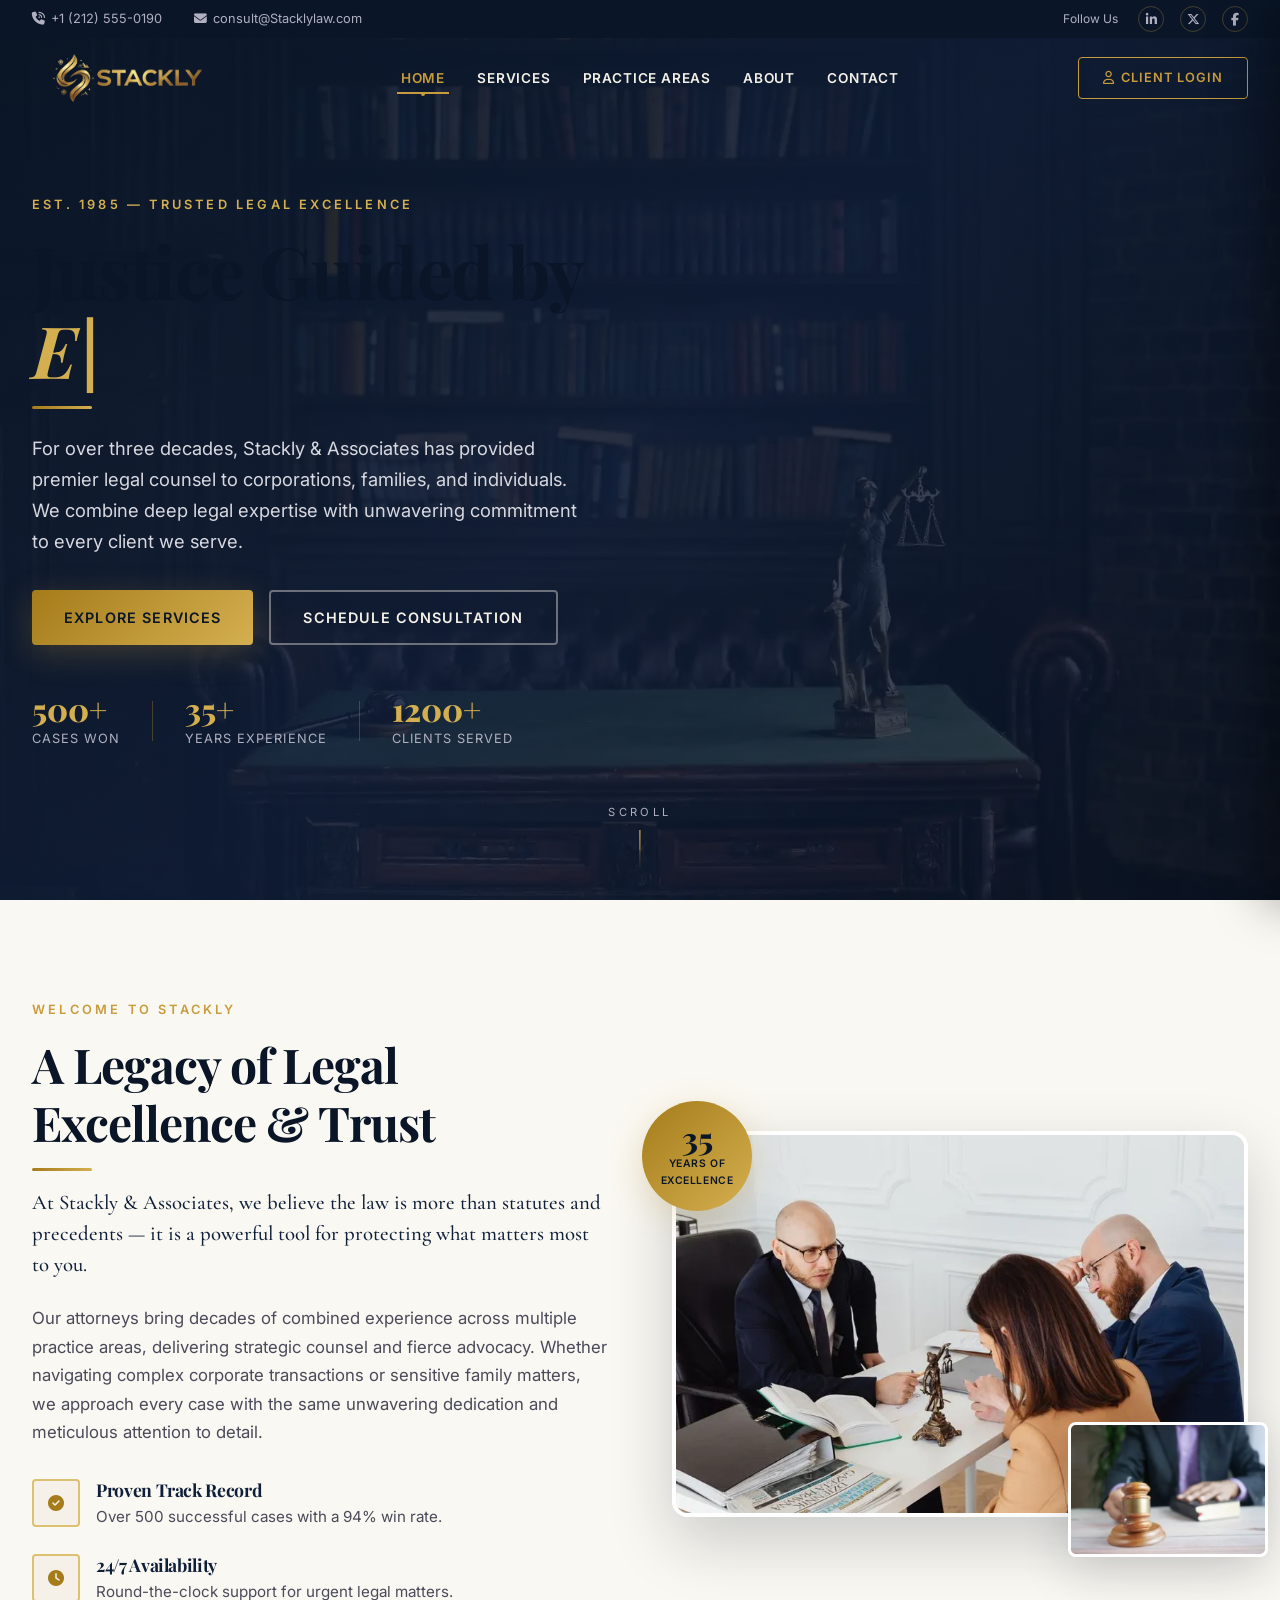
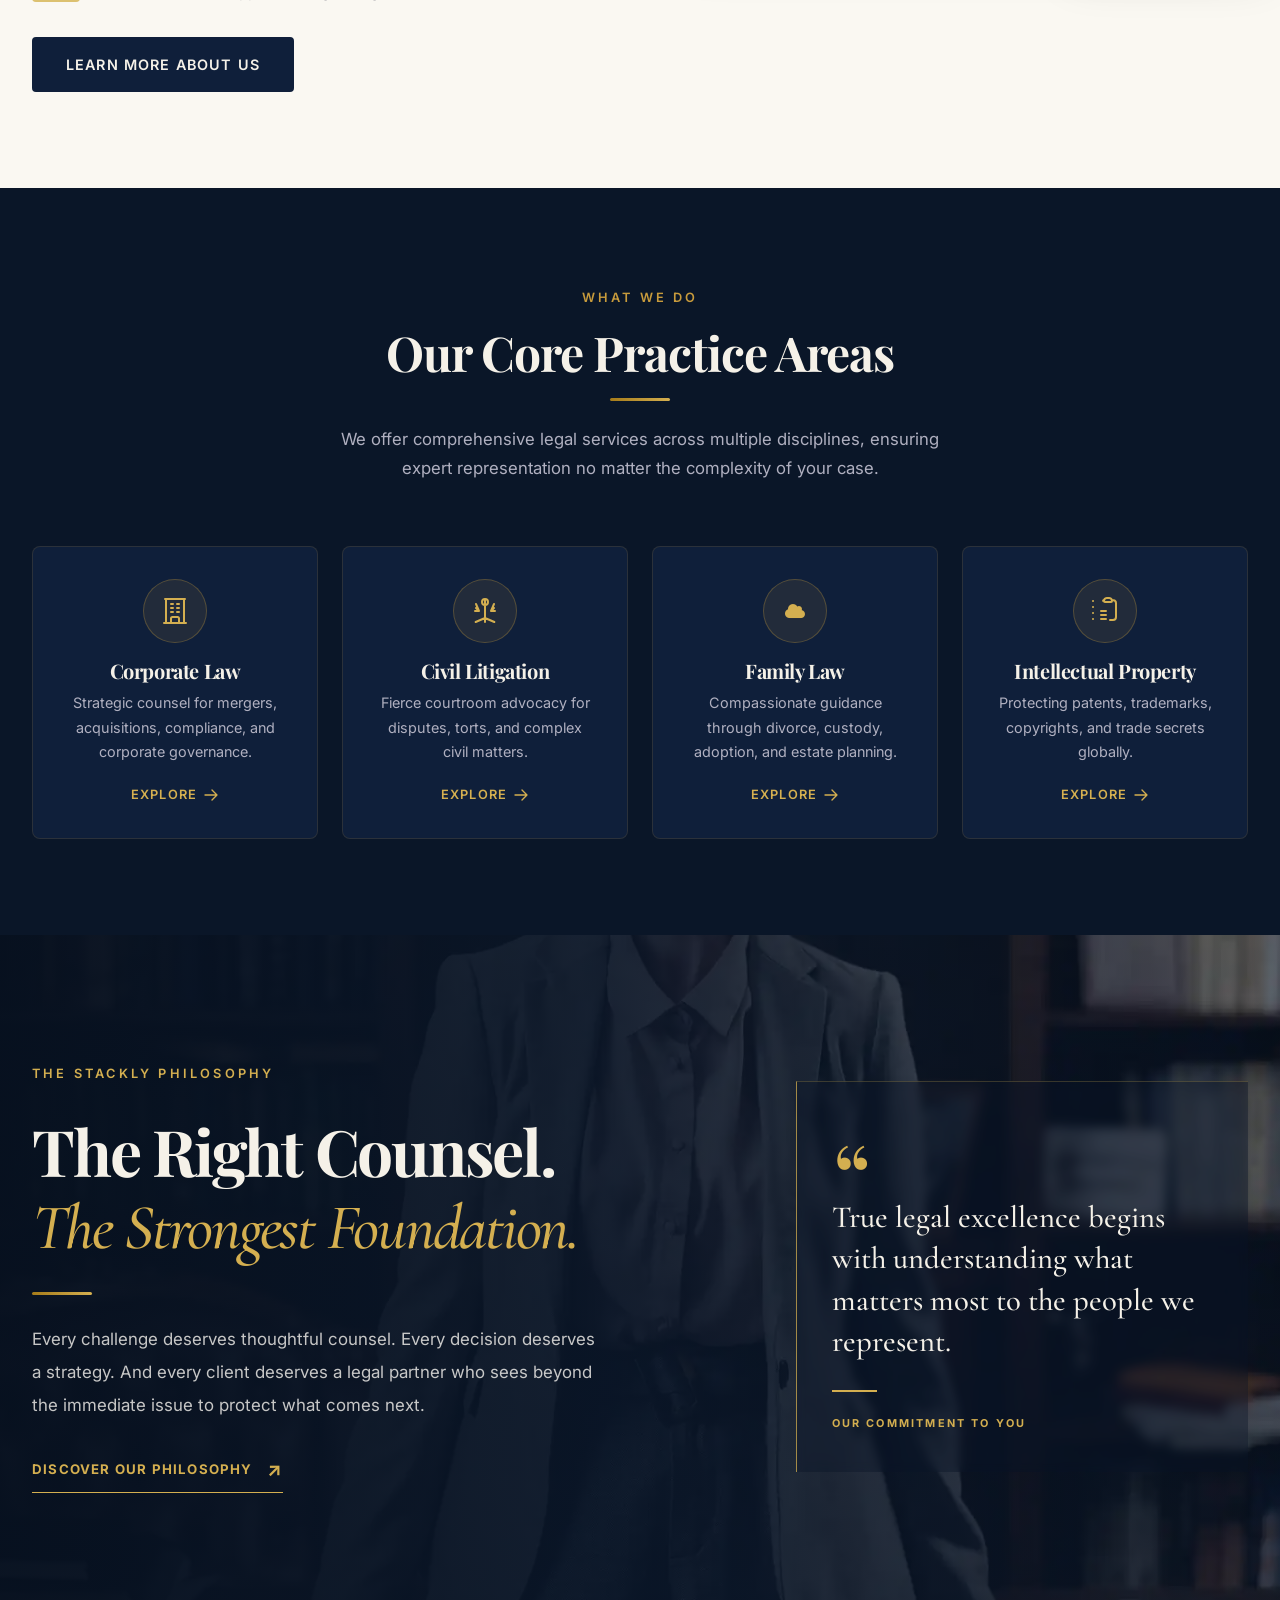
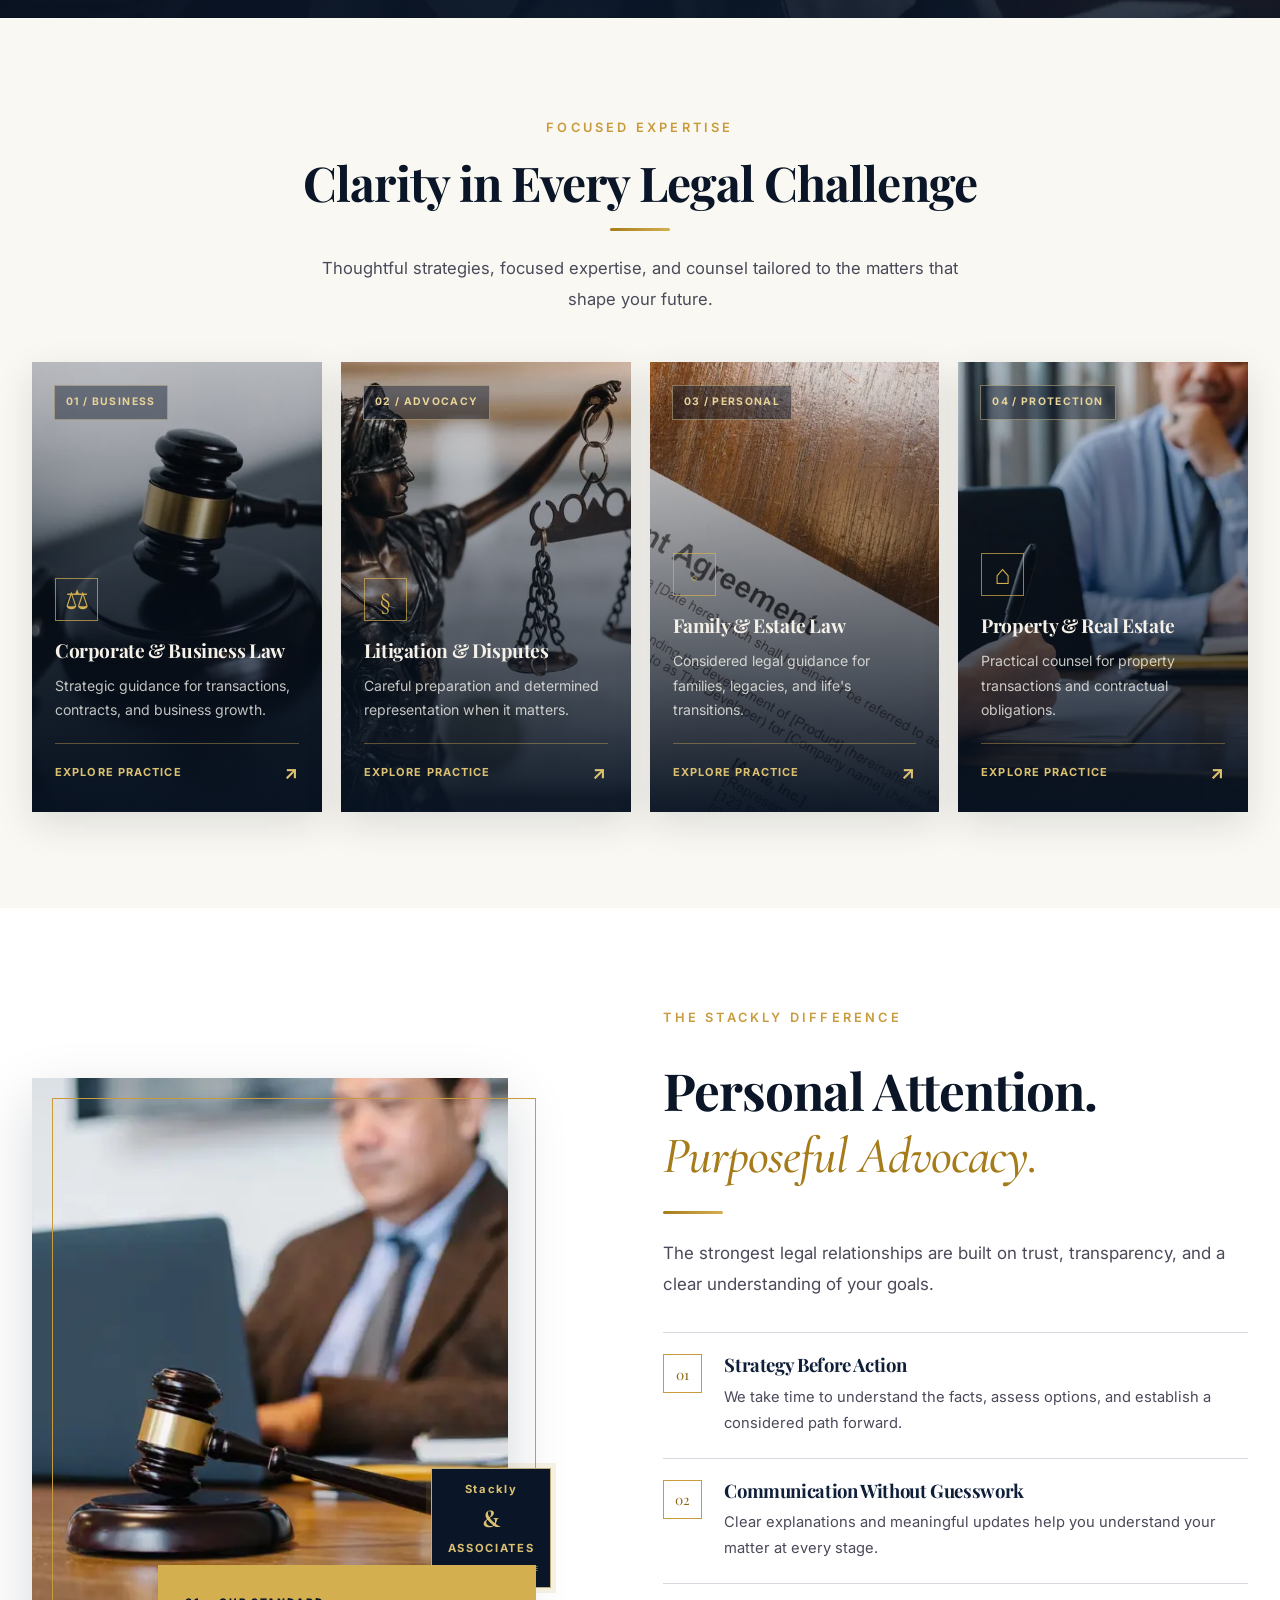
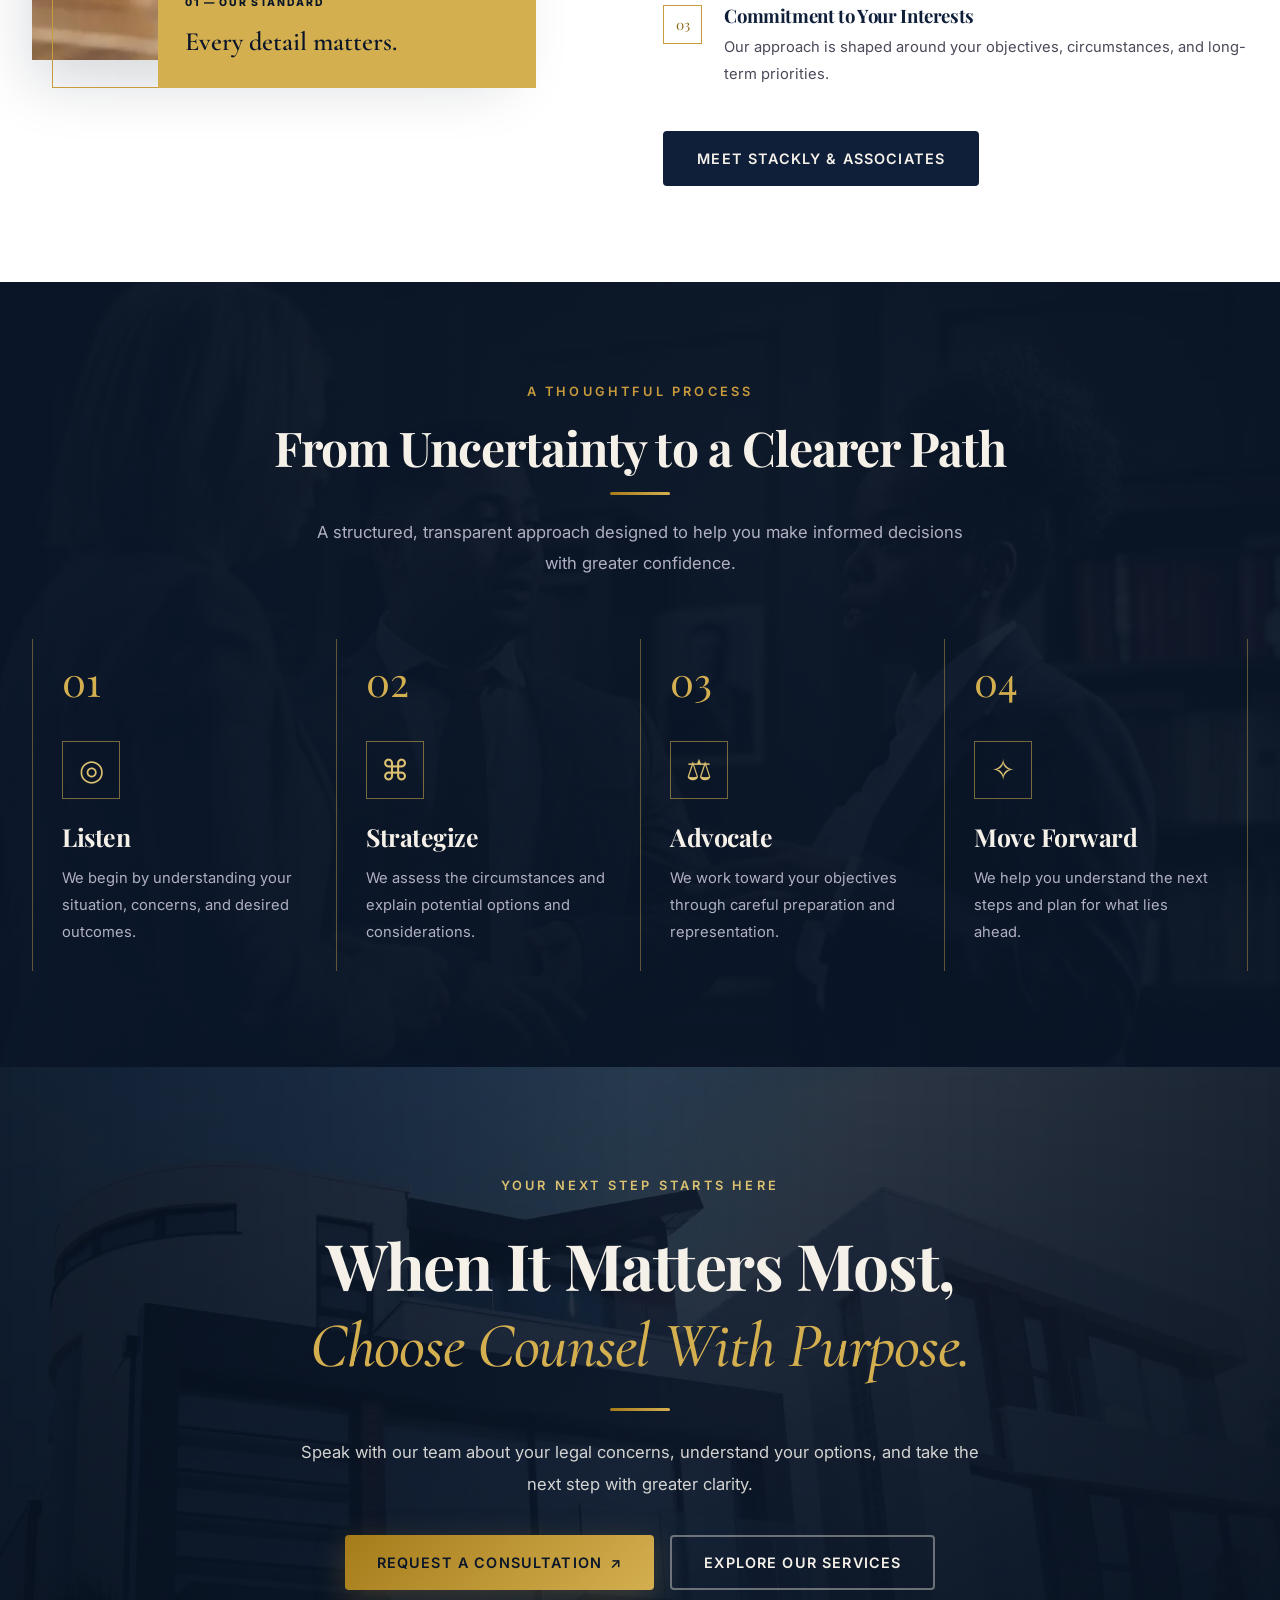
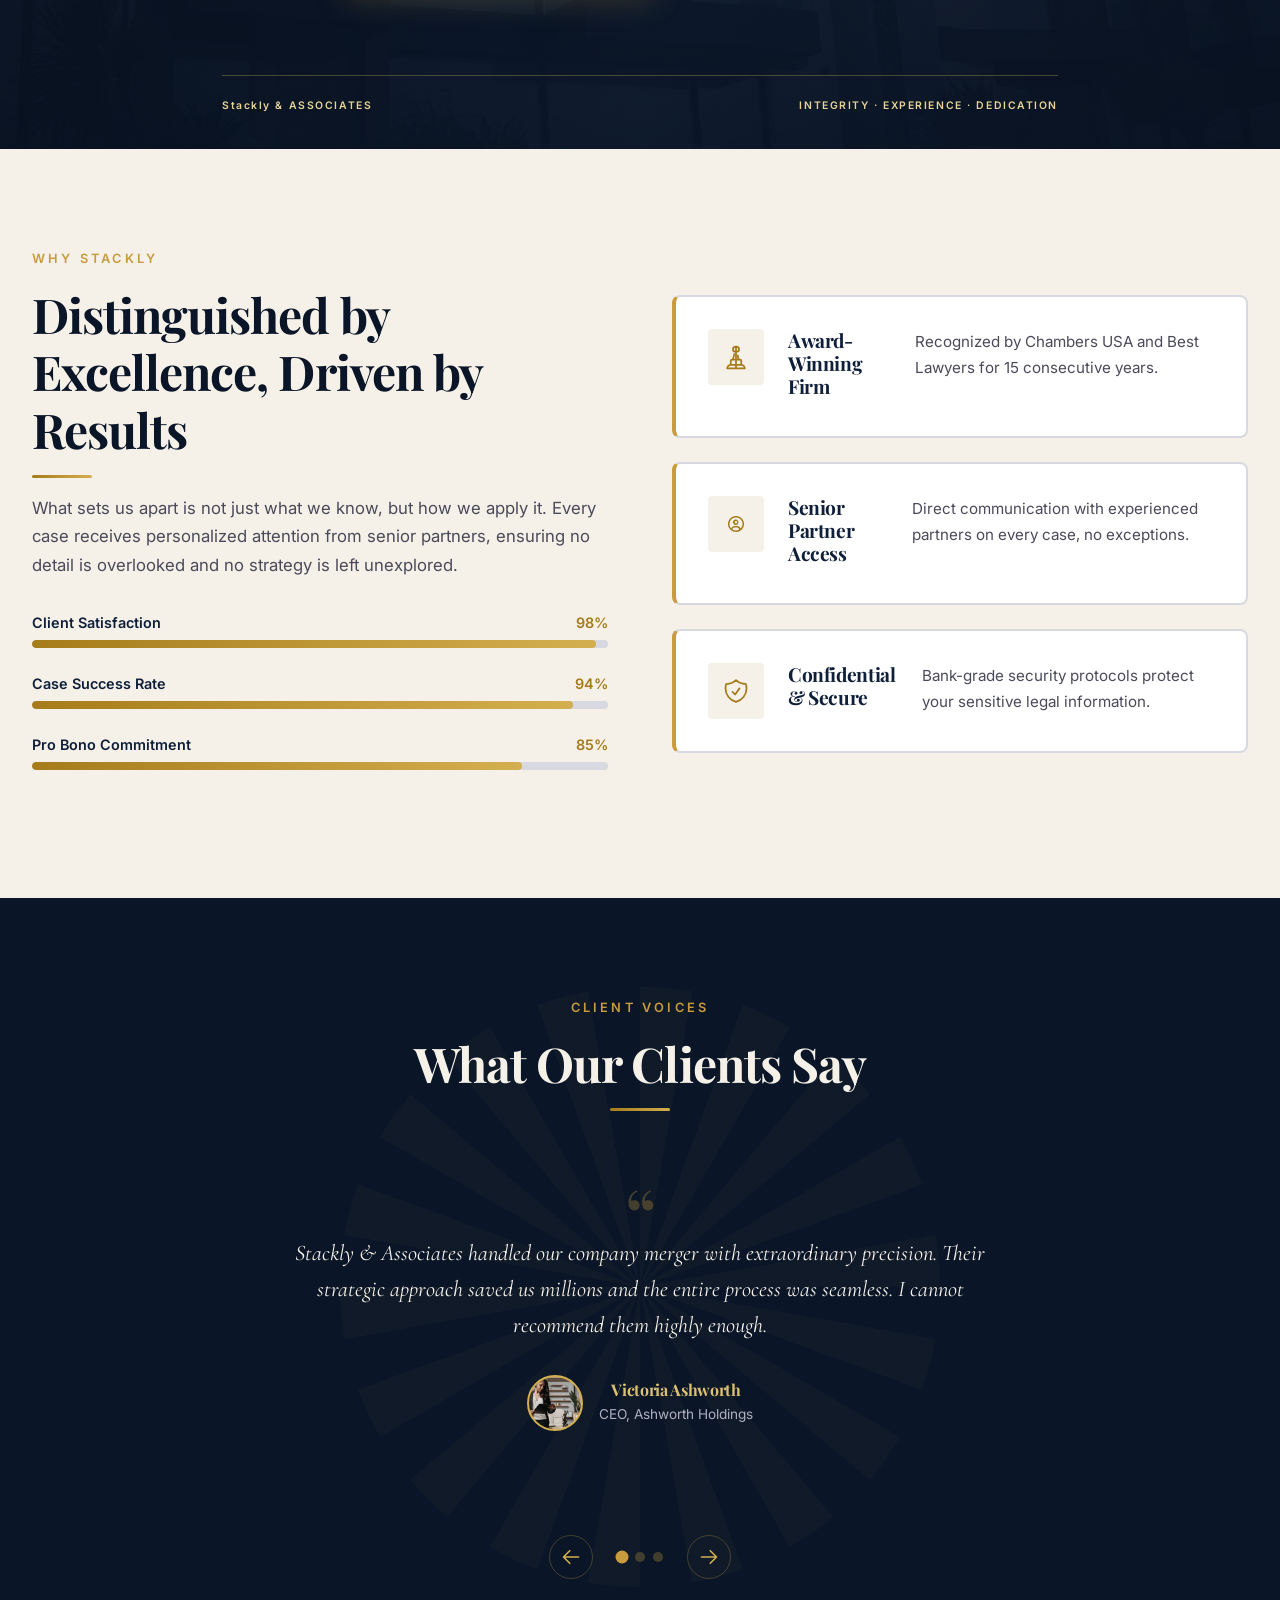
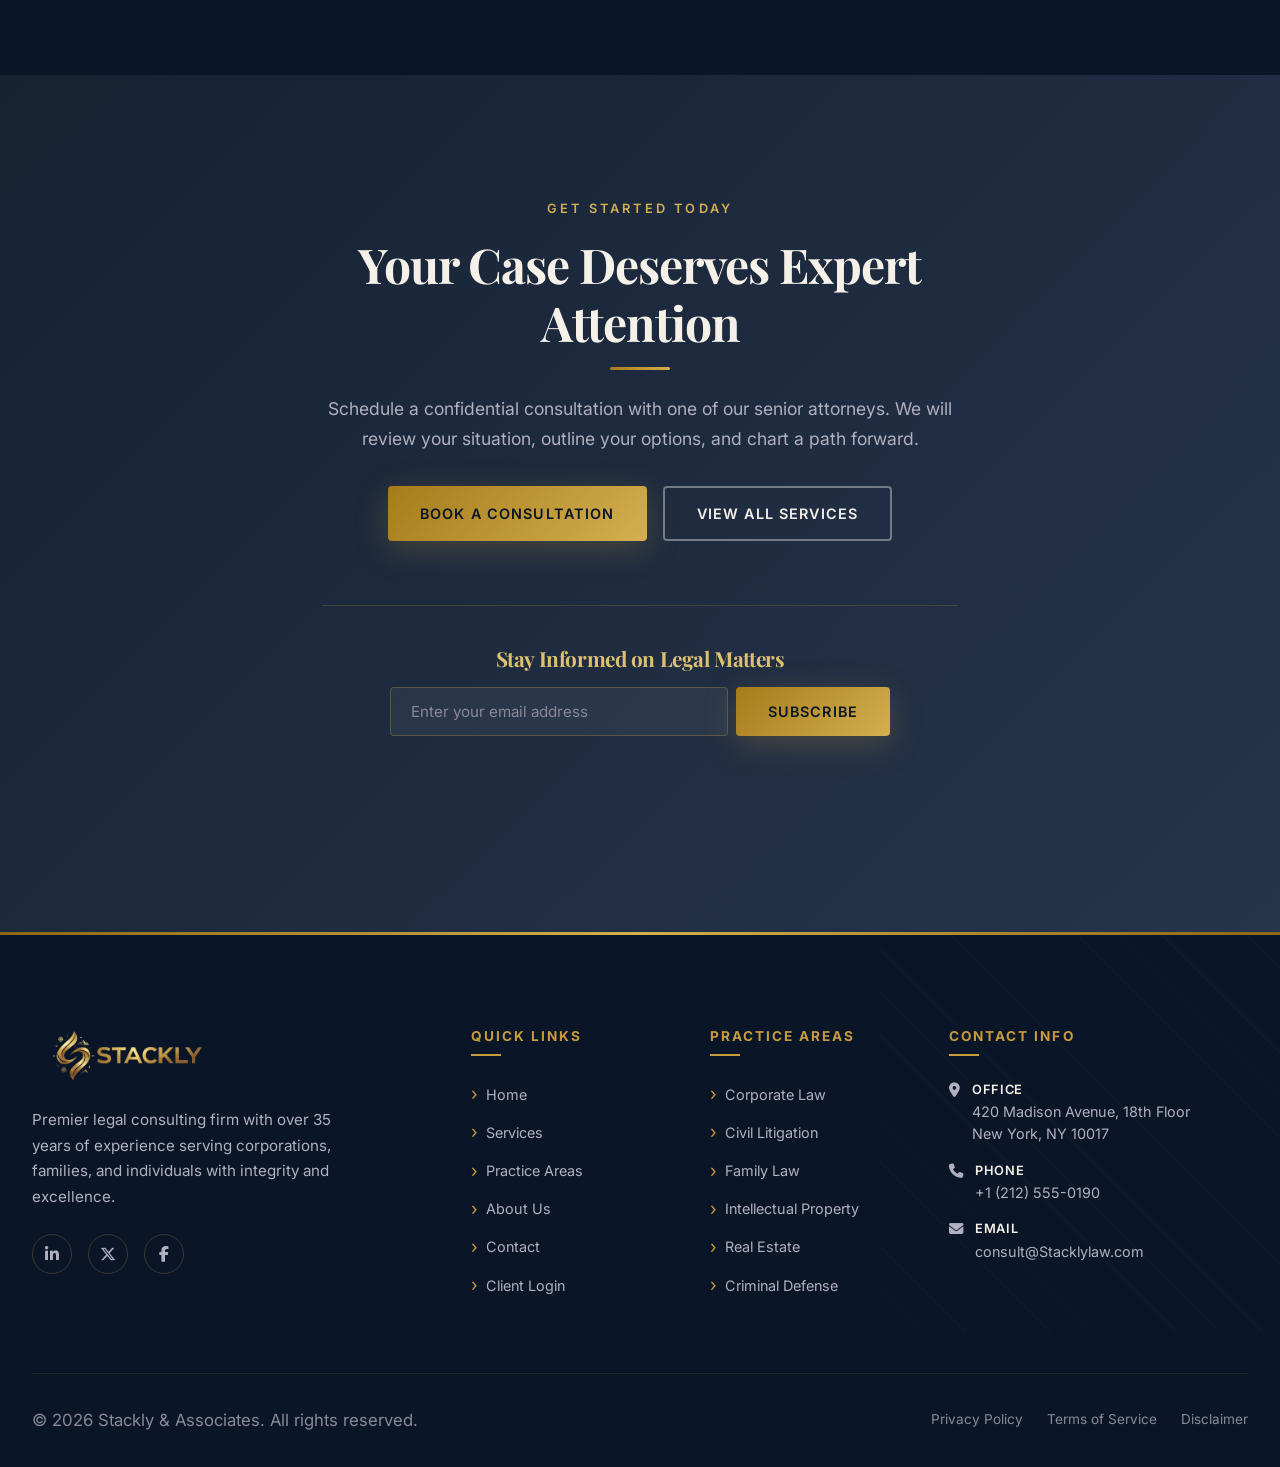
==== commit e7c2adde: "." ====
--- a/index.html
+++ b/index.html
@@ -189,7 +189,7 @@
           <div class="welcome-features">
             <div class="welcome-feature">
               <div class="welcome-feature-icon">
-                <svg xmlns="http://www.w3.org/2000/svg" fill="none" viewBox="0 0 24 24" stroke-width="1.5" stroke="currentColor"><path stroke-linecap="round" stroke-linejoin="round" d="M9 12.75L11.25 15 15 9.75M21 12c0 1.268-.63 2.39-1.593 3.068a3.745 3.745 0 01-1.043 3.296 3.745 3.745 0 01-3.296 1.043A3.745 3.745 0 0112 21c-1.268 0-2.39-.63-3.068-1.593a3.746 3.746 0 01-3.296-1.043 3.745 3.745 0 01-1.043-3.296A3.745 3.745 0 013 12c0-1.268.63-2.39 1.593-3.068a3.745 3.745 0 011.043-3.296 3.746 3.746 0 013.296-1.043A3.746 3.746 0 0112 3c1.268 0 2.39.63 3.068 1.593a3.746 3.746 0 013.296 1.043 3.746 3.746 0 011.043 3.296A3.745 3.745 0 0121 12z"/></svg>
+                <i class="fa-solid fa-circle-check" aria-hidden="true"></i>
               </div>
               <div>
                 <h4>Proven Track Record</h4>
@@ -198,7 +198,7 @@
             </div>
             <div class="welcome-feature">
               <div class="welcome-feature-icon">
-                <svg xmlns="http://www.w3.org/2000/svg" fill="none" viewBox="0 0 24 24" stroke-width="1.5" stroke="currentColor"><path stroke-linecap="round" stroke-linejoin="round" d="M12 6v6h4.5m4.5 0a9 9 0 11-18 0 9 9 0 0118 0z"/></svg>
+                <i class="fa-solid fa-clock"></i>
               </div>
               <div>
                 <h4>24/7 Availability</h4>
@@ -254,7 +254,7 @@
         </div>
         <div class="practice-preview-card">
           <div class="practice-preview-icon">
-            <svg xmlns="http://www.w3.org/2000/svg" fill="none" viewBox="0 0 24 24" stroke-width="1.5" stroke="currentColor"><path stroke-linecap="round" stroke-linejoin="round" d="M21 8.25c0-2.485-2.099-4.5-4.688-4.5-.525 0-1.038.082-1.524.243a3.844 3.844 0 00-7.576 0A4.665 4.665 0 003 8.25c0 2.485 2.099 4.5 4.688 4.5h.018c.282.018.562.018.843.018h9.099c.28 0 .561 0 .843-.018h.018c2.588 0 4.687-2.015 4.687-4.5z"/></svg>
+            <i class="fa-solid fa-cloud" aria-hidden="true"></i>
             <path stroke-linecap="round" stroke-linejoin="round" d="M6 12.75l3.75 3.75M6 15h6M18.75 4.5l-3 3M15 6.75l1.5-1.5" style="display:none;"/>
           </div>
           <h3>Family Law</h3>
@@ -577,7 +577,7 @@
           </div>
           <div class="why-card">
             <div class="why-card-icon">
-              <svg xmlns="http://www.w3.org/2000/svg" fill="none" viewBox="0 0 24 24" stroke-width="1.5" stroke="currentColor"><path stroke-linecap="round" stroke-linejoin="round" d="M17.982 18.725A7.488 7.488 0 0012 15.75a7.488 7.488 0 00-5.982 2.975m11.963 0a9 9 0 10-11.963 0m11.963 0A8.966 8.966 0 0112 21a8.966 8.966 0 01-5.982-2.275M15 9.75a3 3 0 11-6 0 3 3 0 016 0z"/></svg>
+              <i class="fa-regular fa-circle-user" aria-hidden="true"></i>
             </div>
             <h3>Senior Partner Access</h3>
             <p>Direct communication with experienced partners on every case, no exceptions.</p>
@@ -762,7 +762,7 @@
 
   <!-- Back to Top -->
   <button class="back-to-top" aria-label="Back to top">
-    <svg xmlns="http://www.w3.org/2000/svg" fill="none" viewBox="0 0 24 24" stroke-width="2" stroke="currentColor"><path stroke-linecap="round" stroke-linejoin="round" d="M4.5 15.75l7.5-7.5 7.5 7.5"/></svg>
+    <i class="fa-solid fa-chevron-up" aria-hidden="true"></i>
   </button>
 
   <script src="js/common.js"></script>
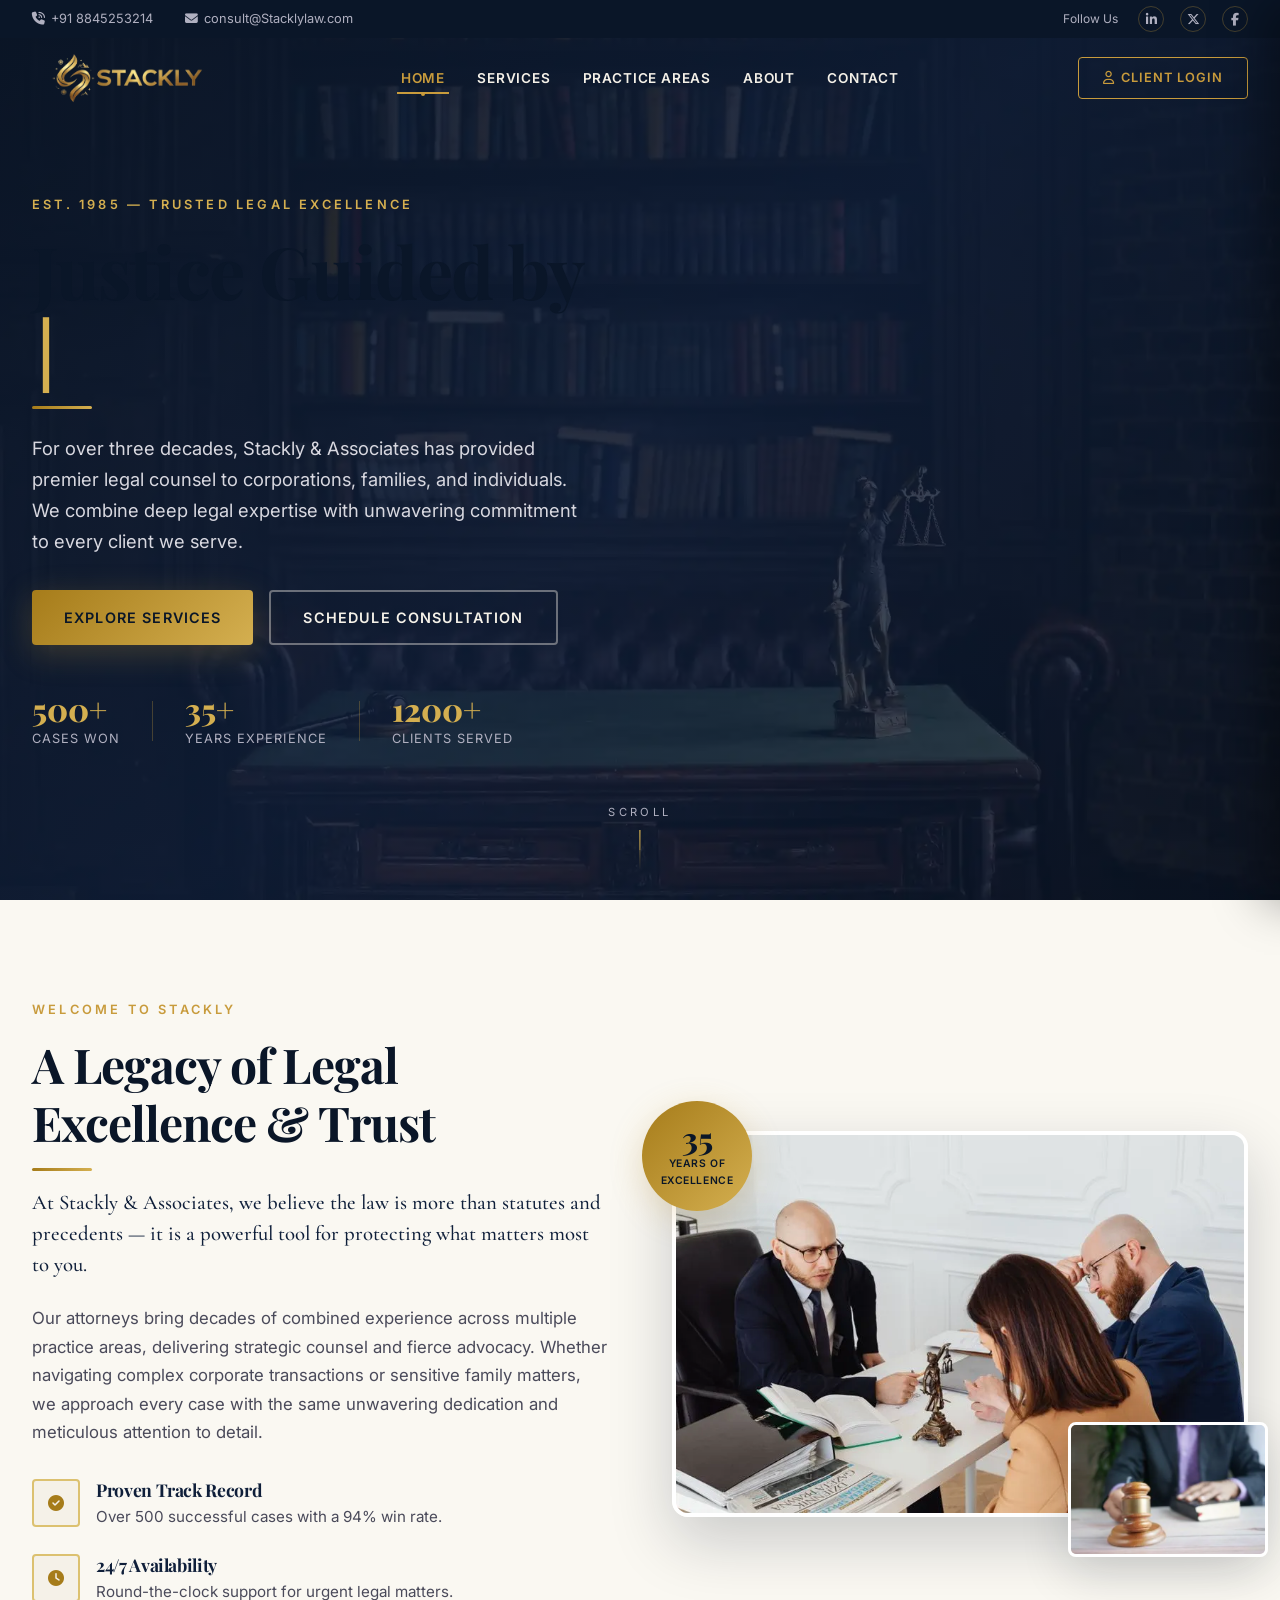
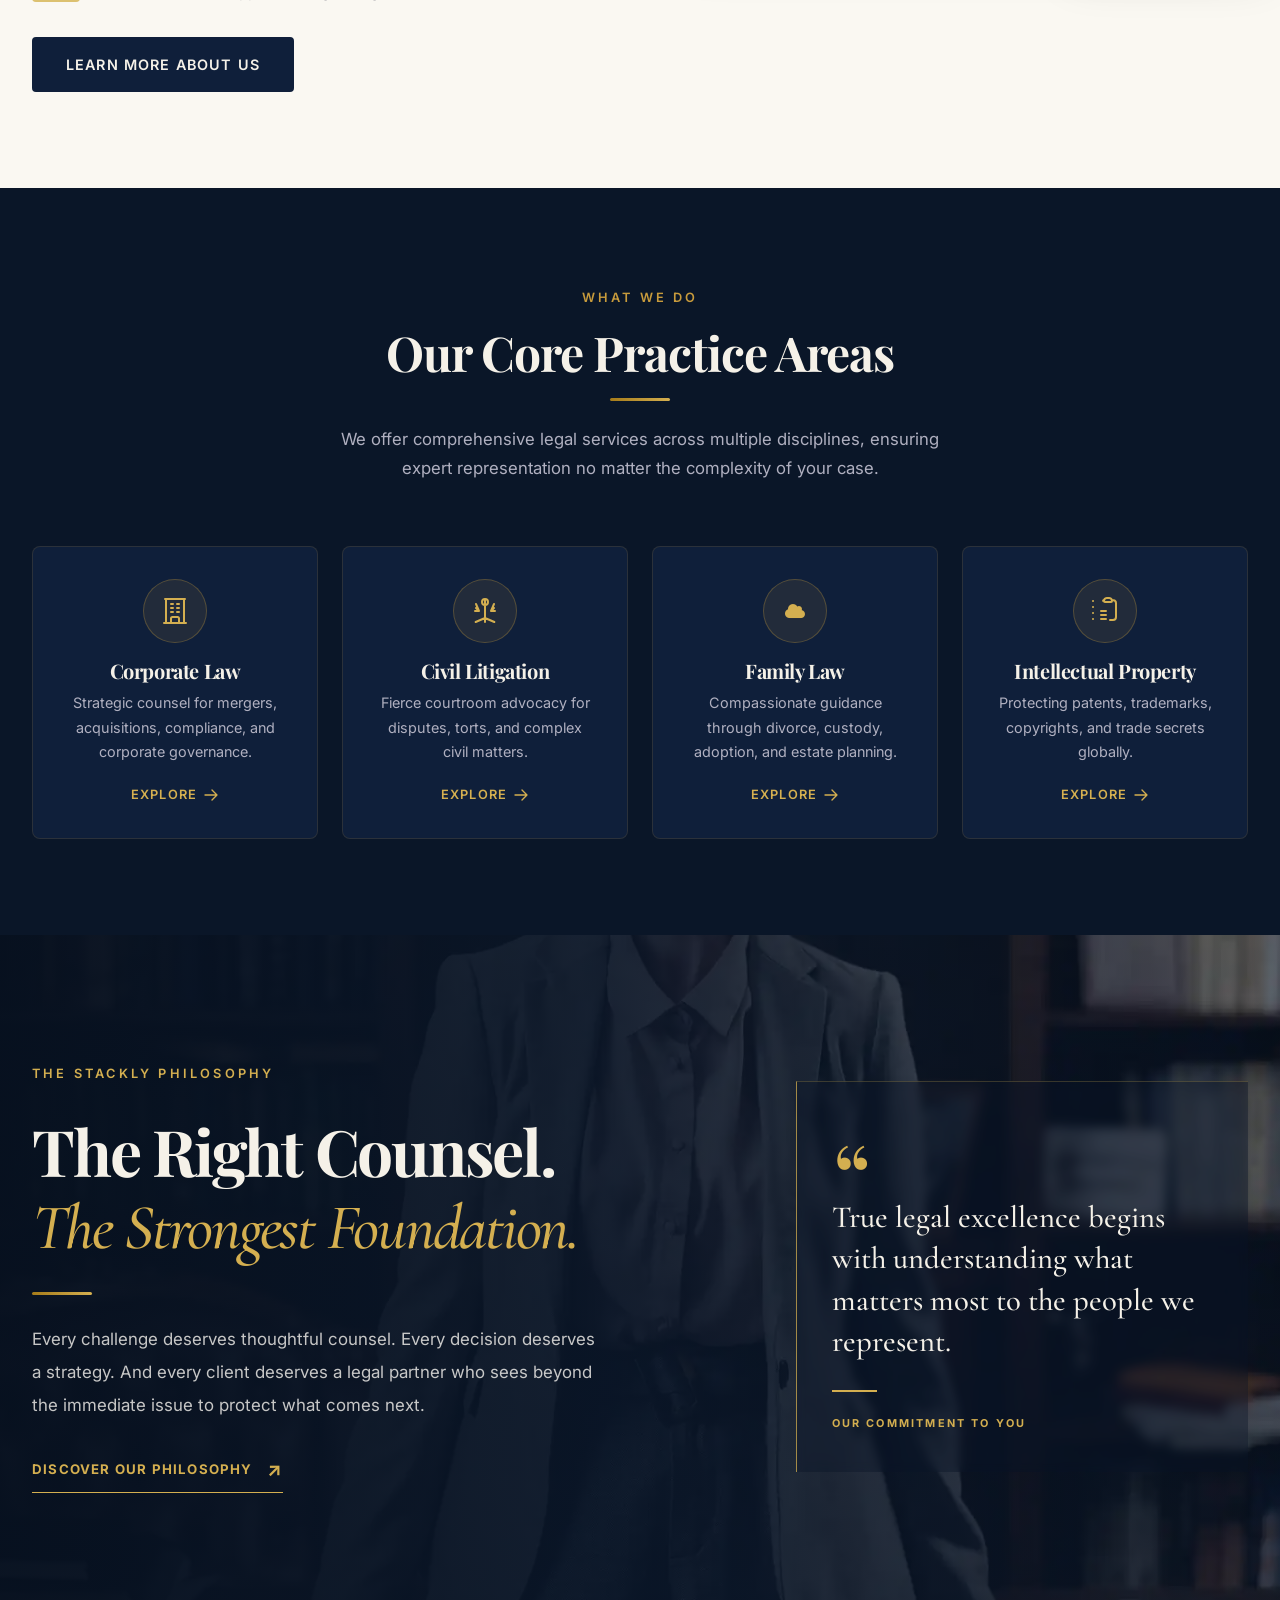
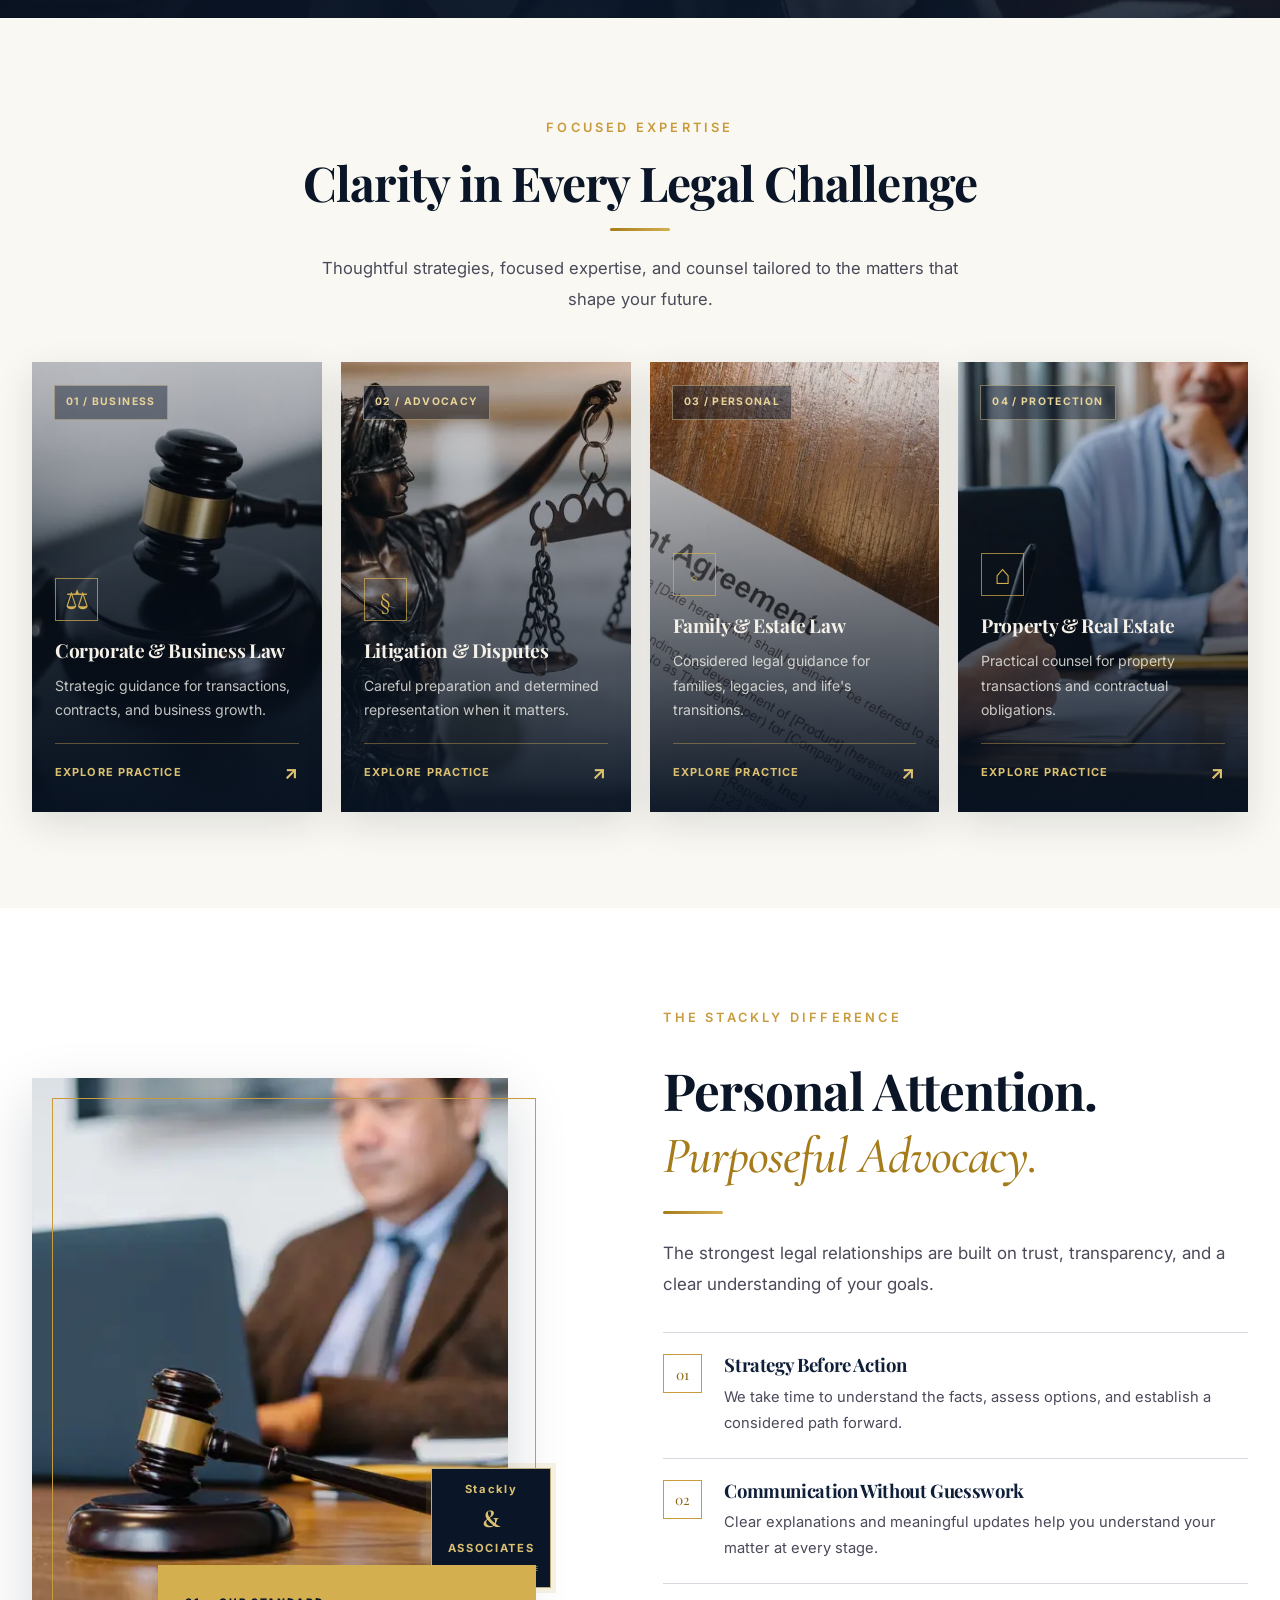
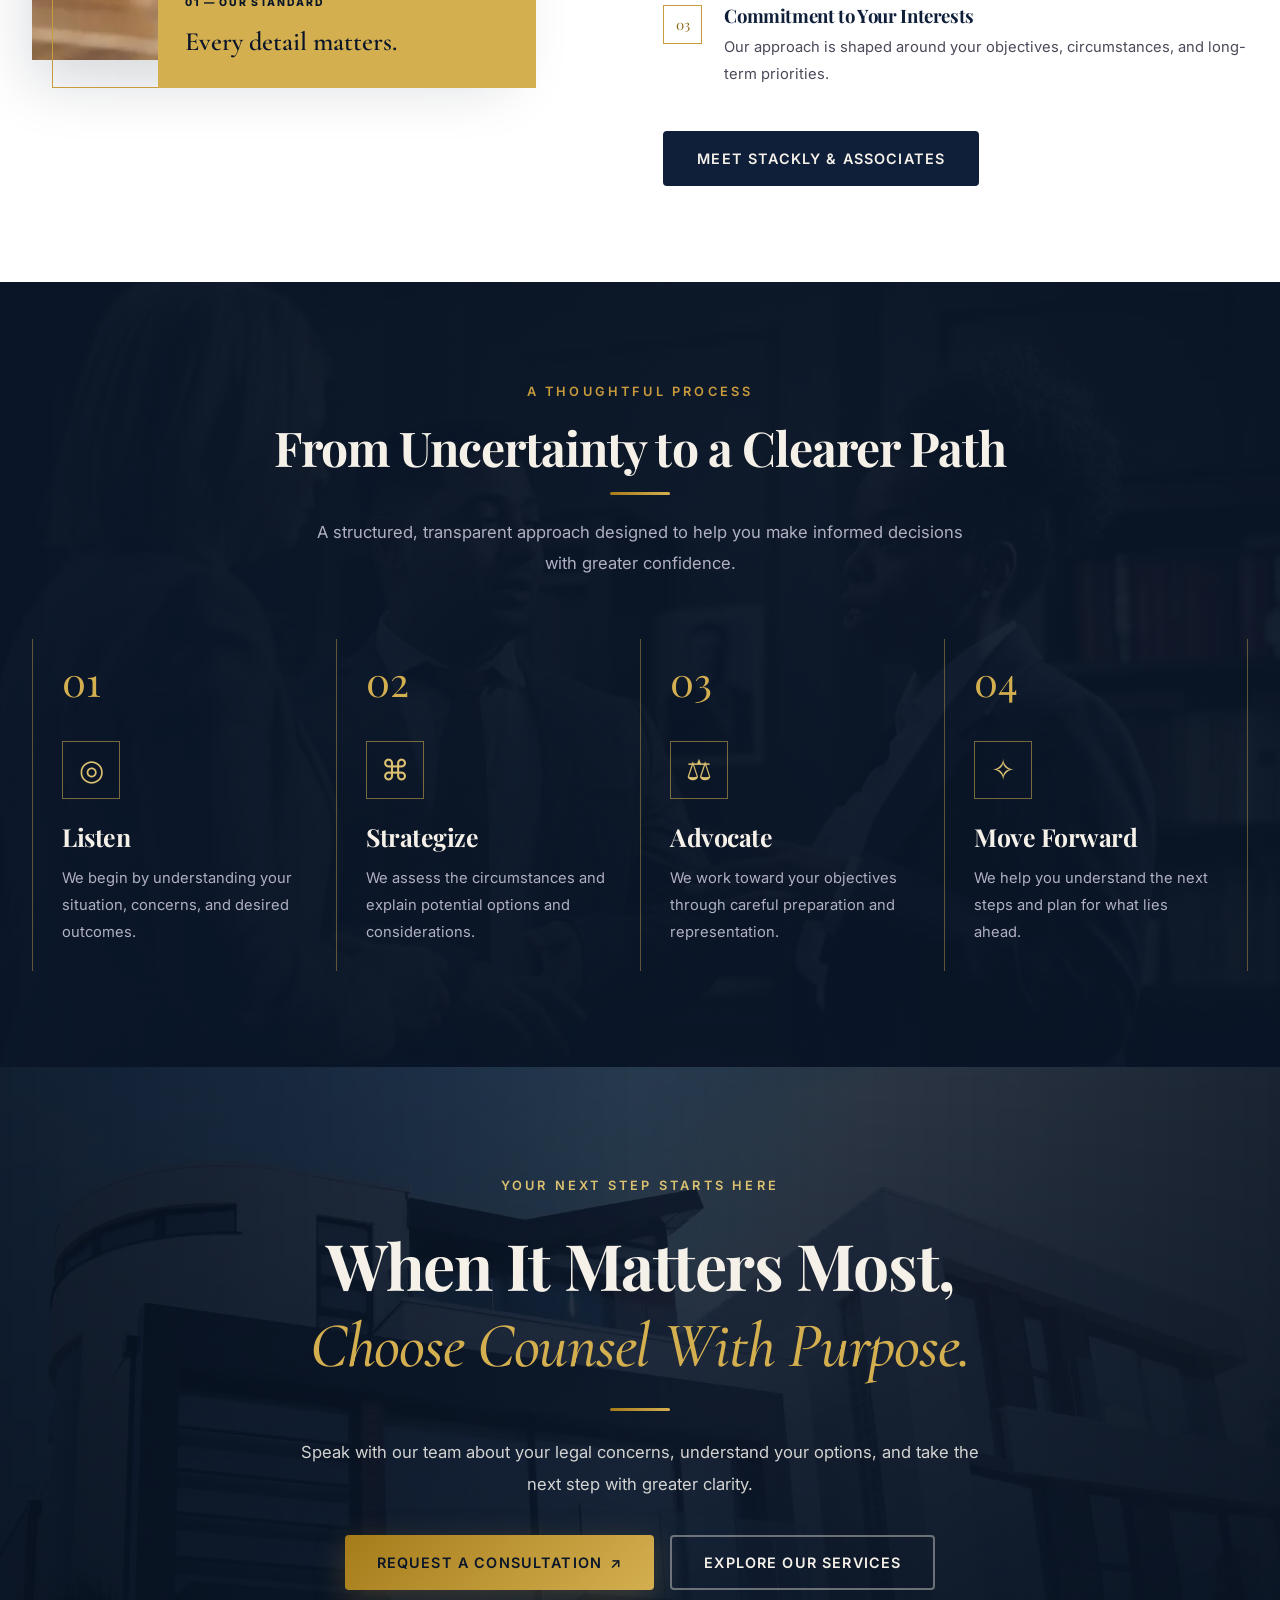
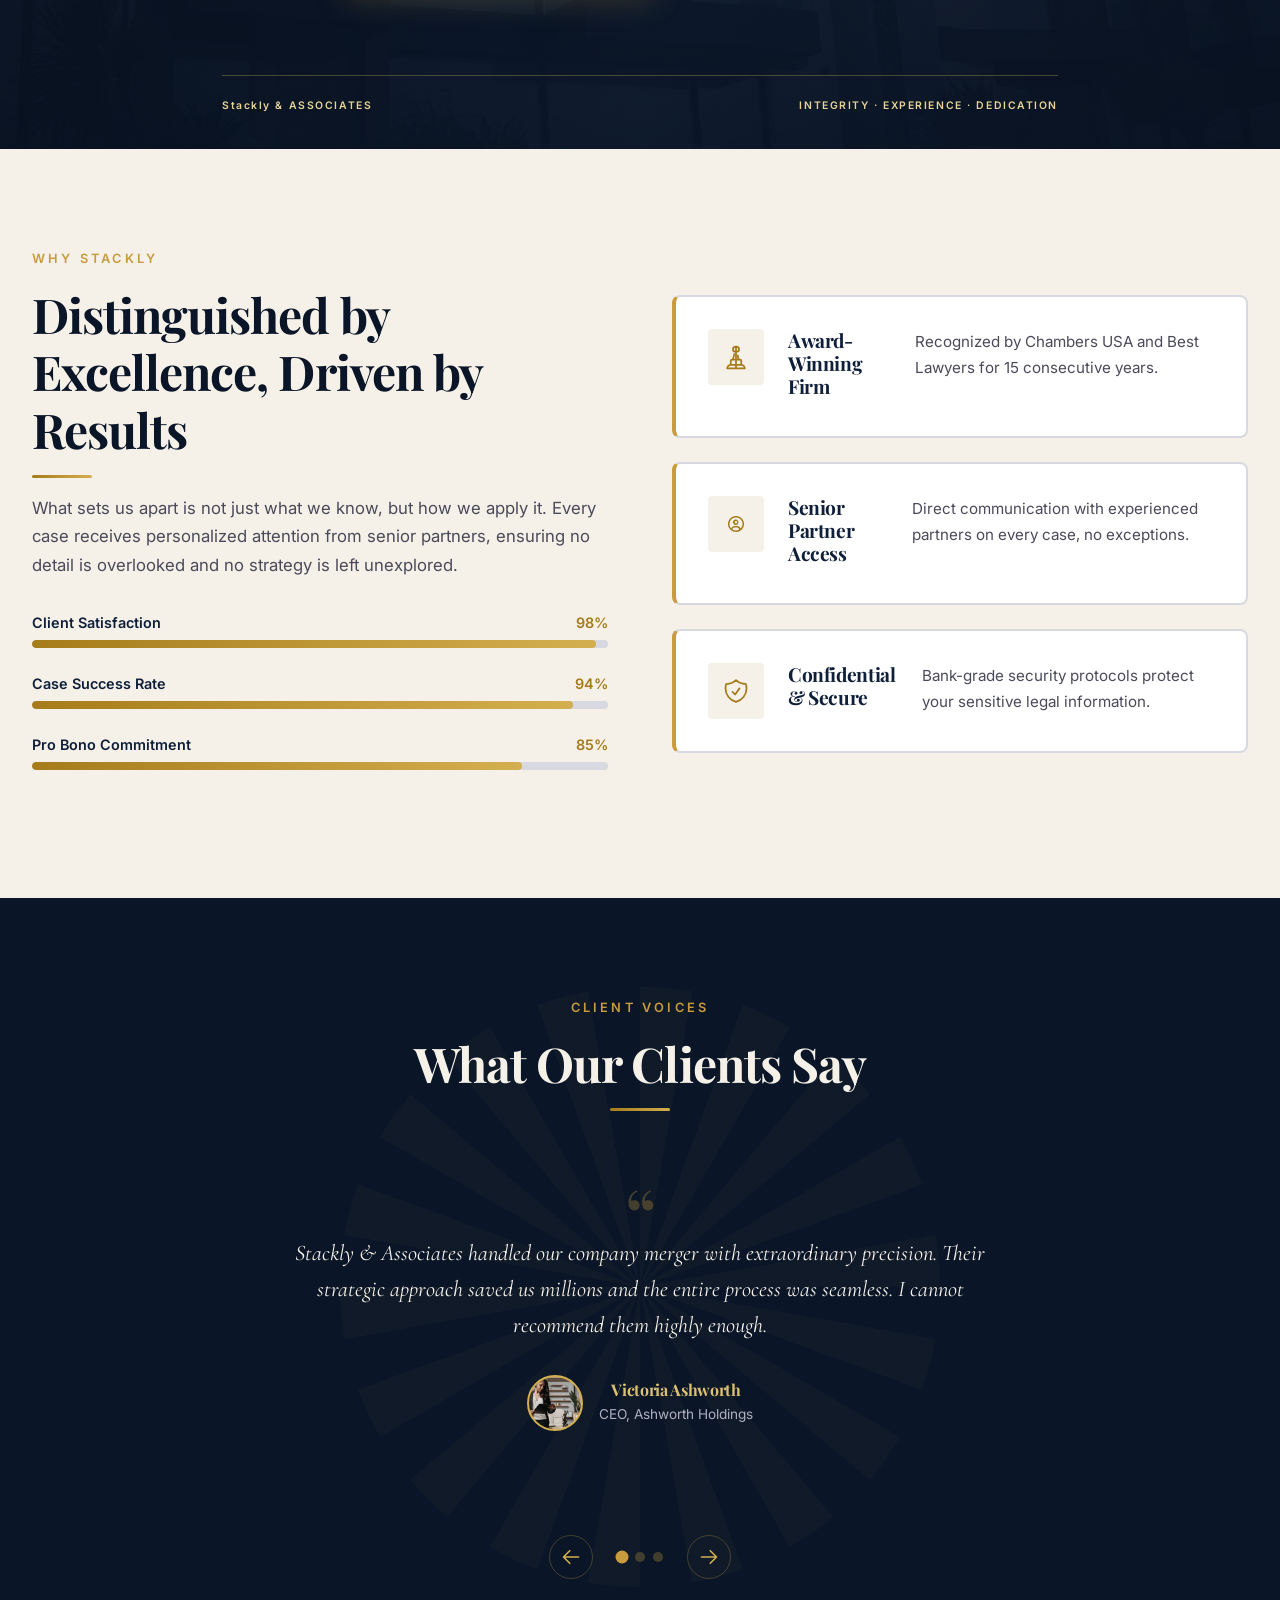
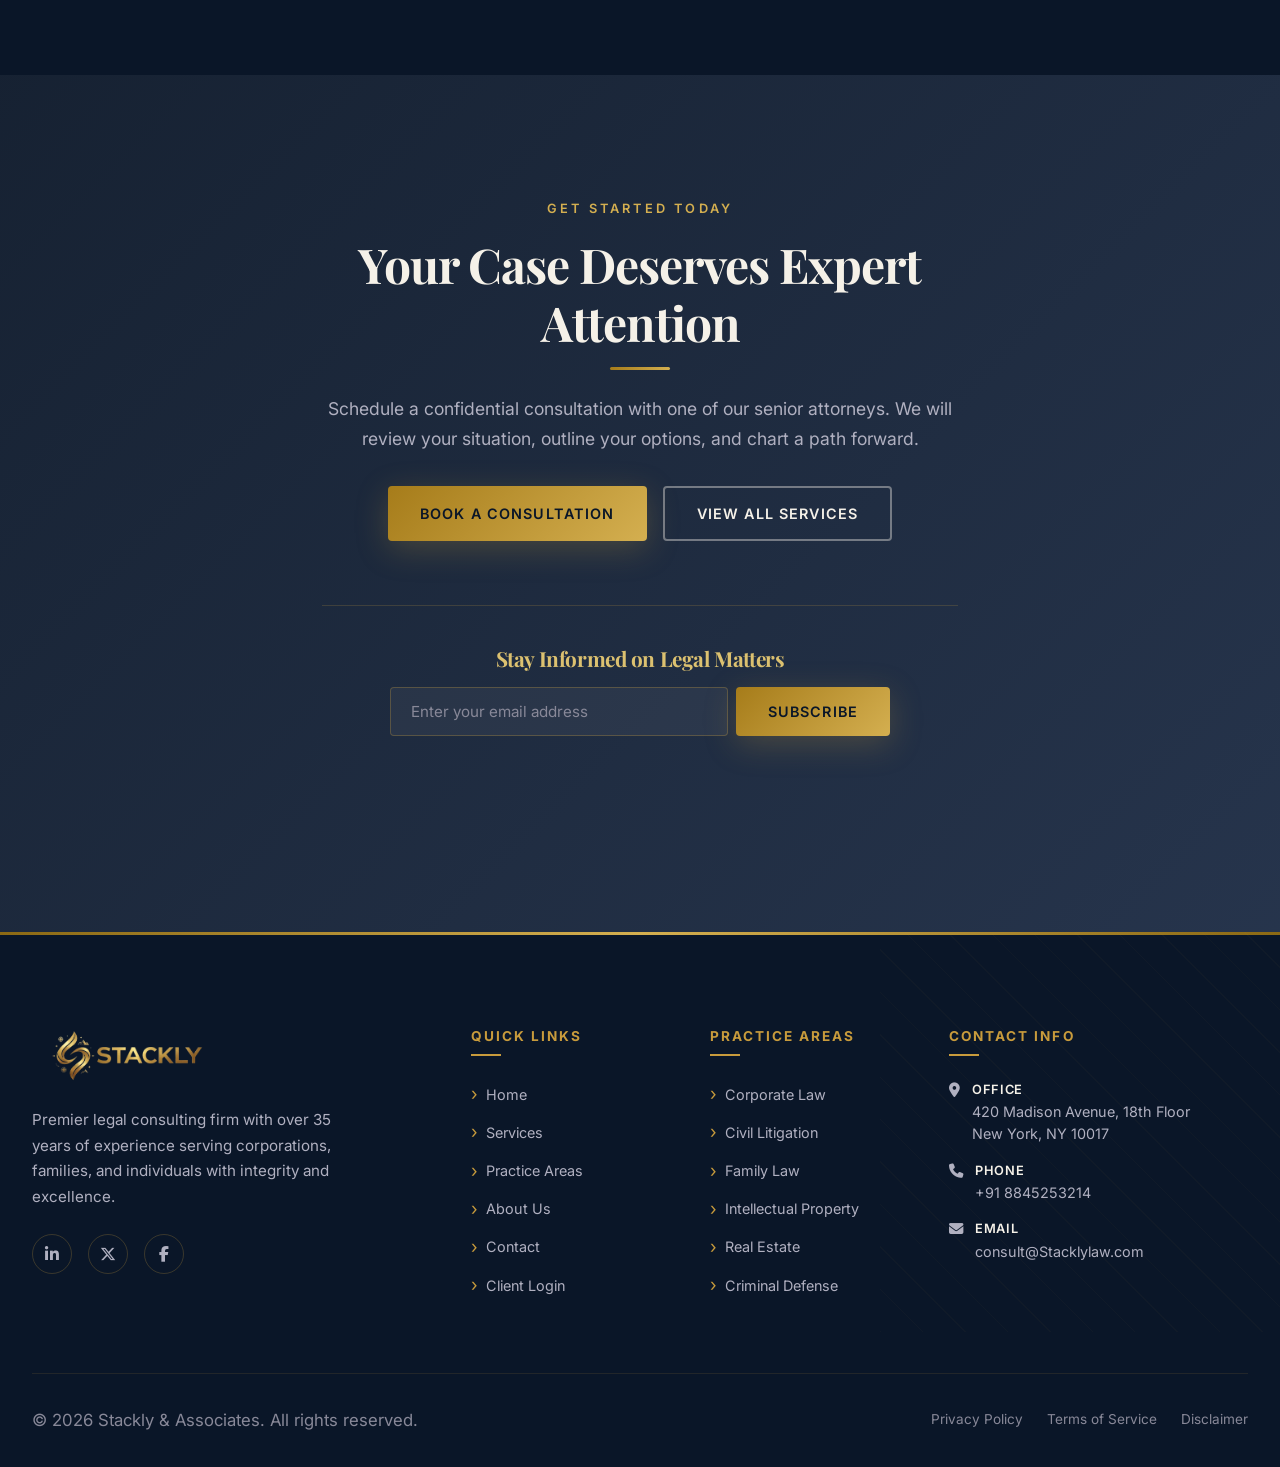
==== commit 0d12e155: "." ====
--- a/index.html
+++ b/index.html
@@ -36,7 +36,7 @@
         <div class="nav-top-info">
           <span>
             <i class="fa-solid fa-phone-volume"></i>
-            +1 (212) 555-0190
+            +91 8845253214
           </span>
           <span>
             <i class="fa-solid fa-envelope"></i>
@@ -111,7 +111,7 @@
         Client Login
       </a>
       <div class="mobile-menu-contact">
-        <p>+1 (212) 555-0190</p>
+        <p>+91 8845253214</p>
         <p><a href="mailto:consult@Stacklylaw.com">consult@Stacklylaw.com</a></p>
         <p>420 Madison Avenue, New York, NY</p>
       </div>
@@ -742,7 +742,7 @@
              <span>
 
                <strong>Phone</strong>
-               +1 (212) 555-0190
+               +91 8845253214
              </span>
            </div>
            
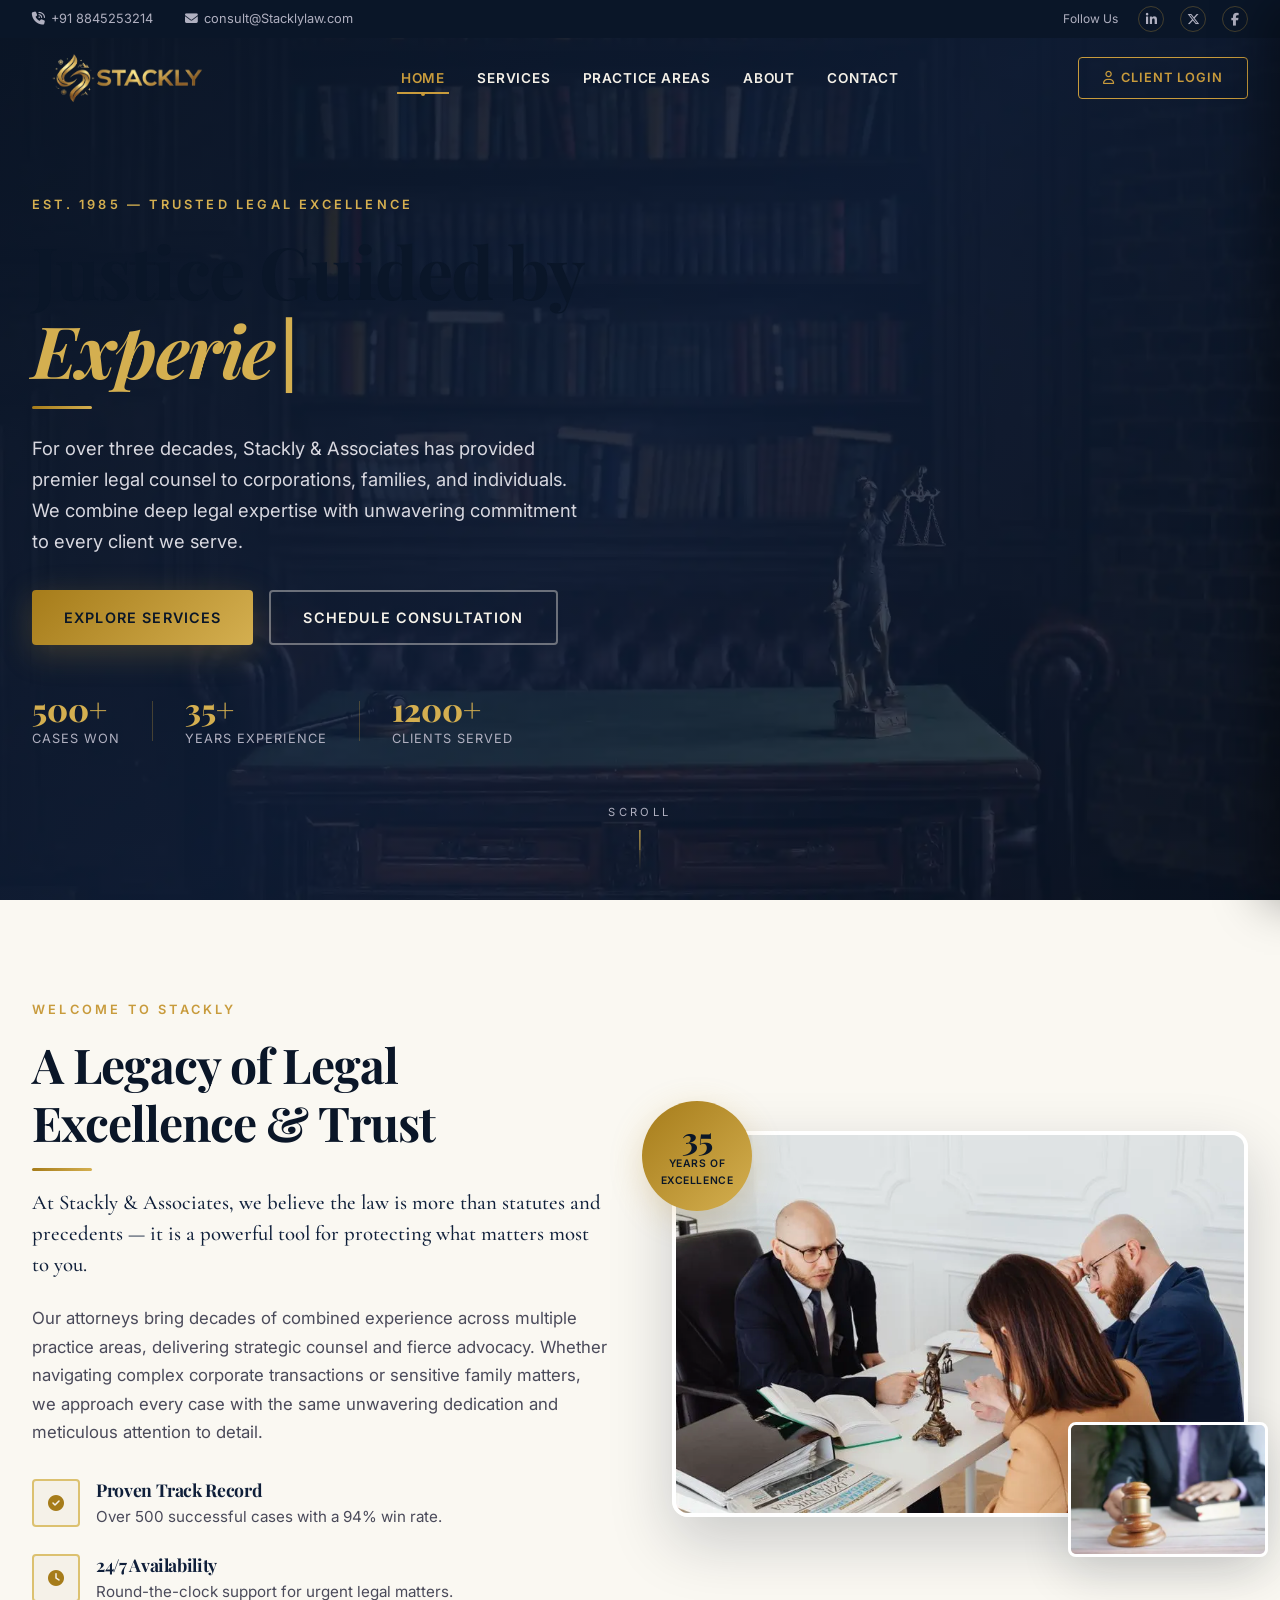
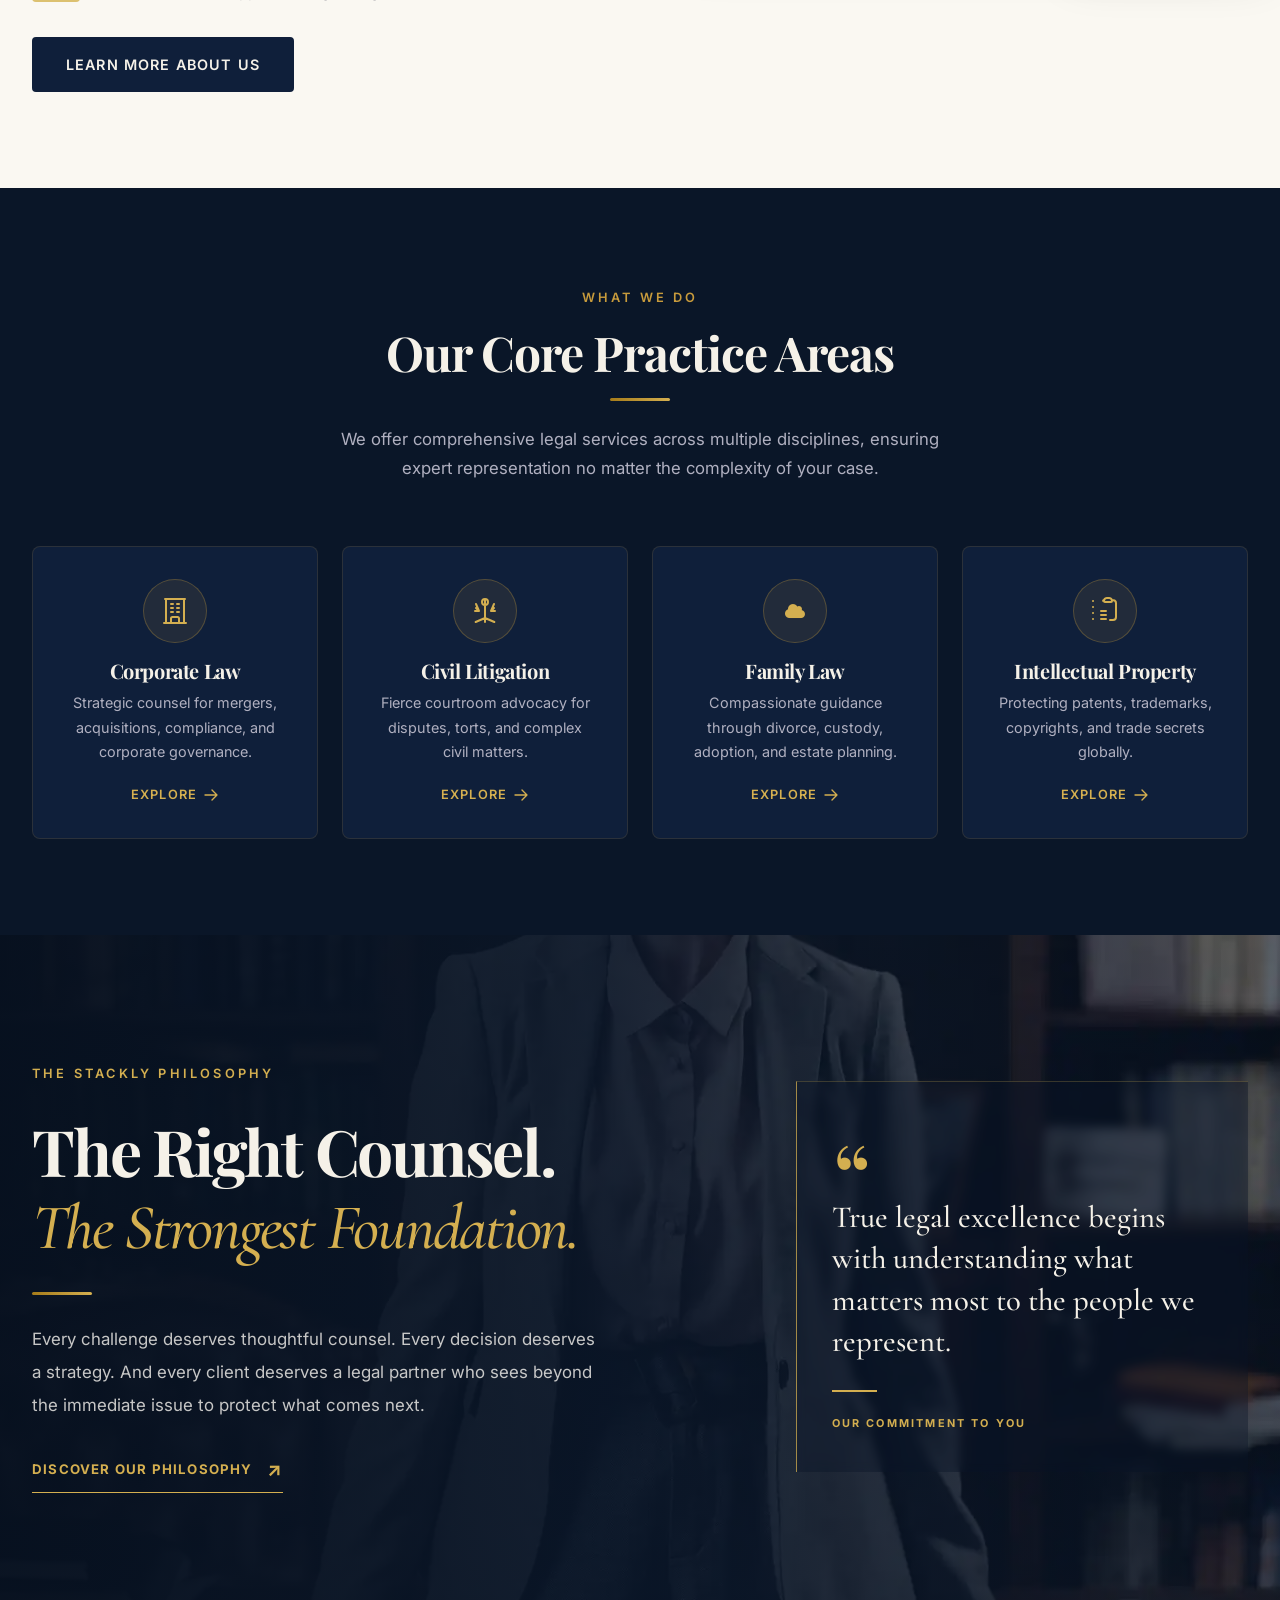
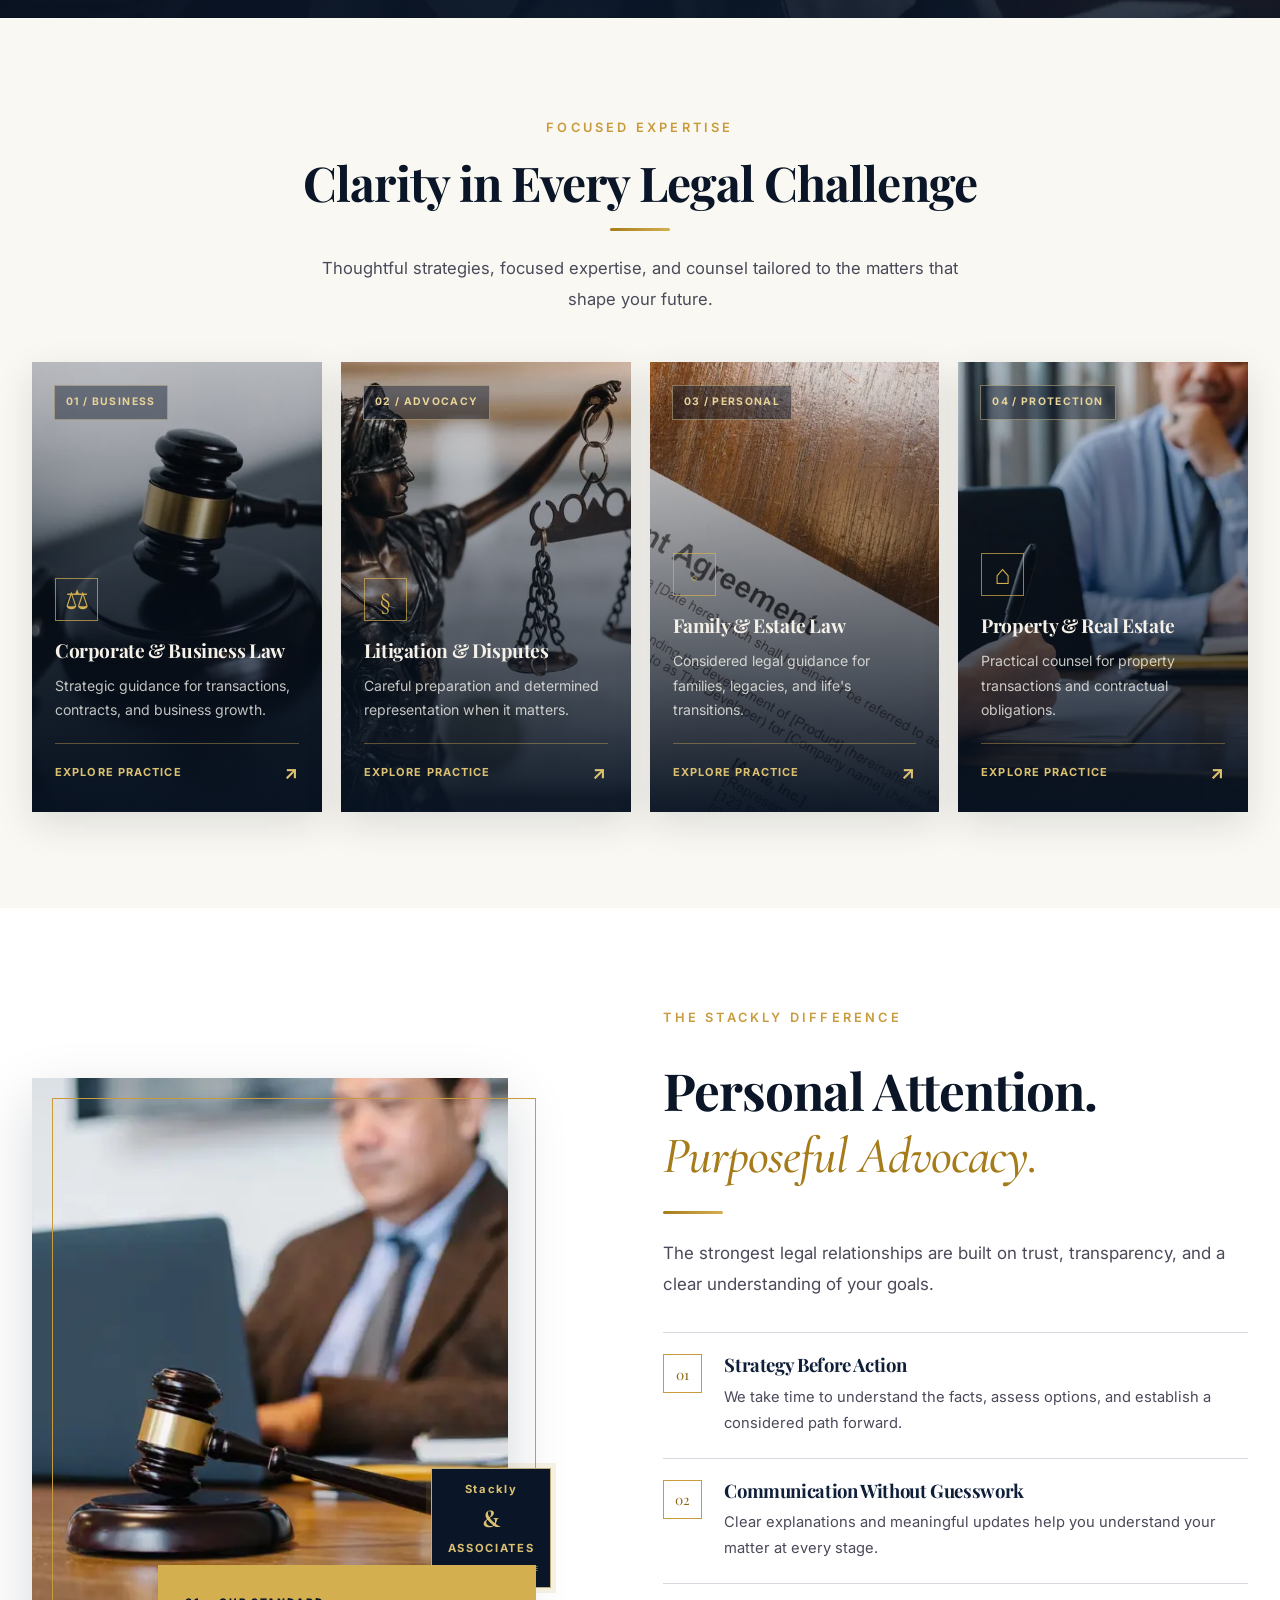
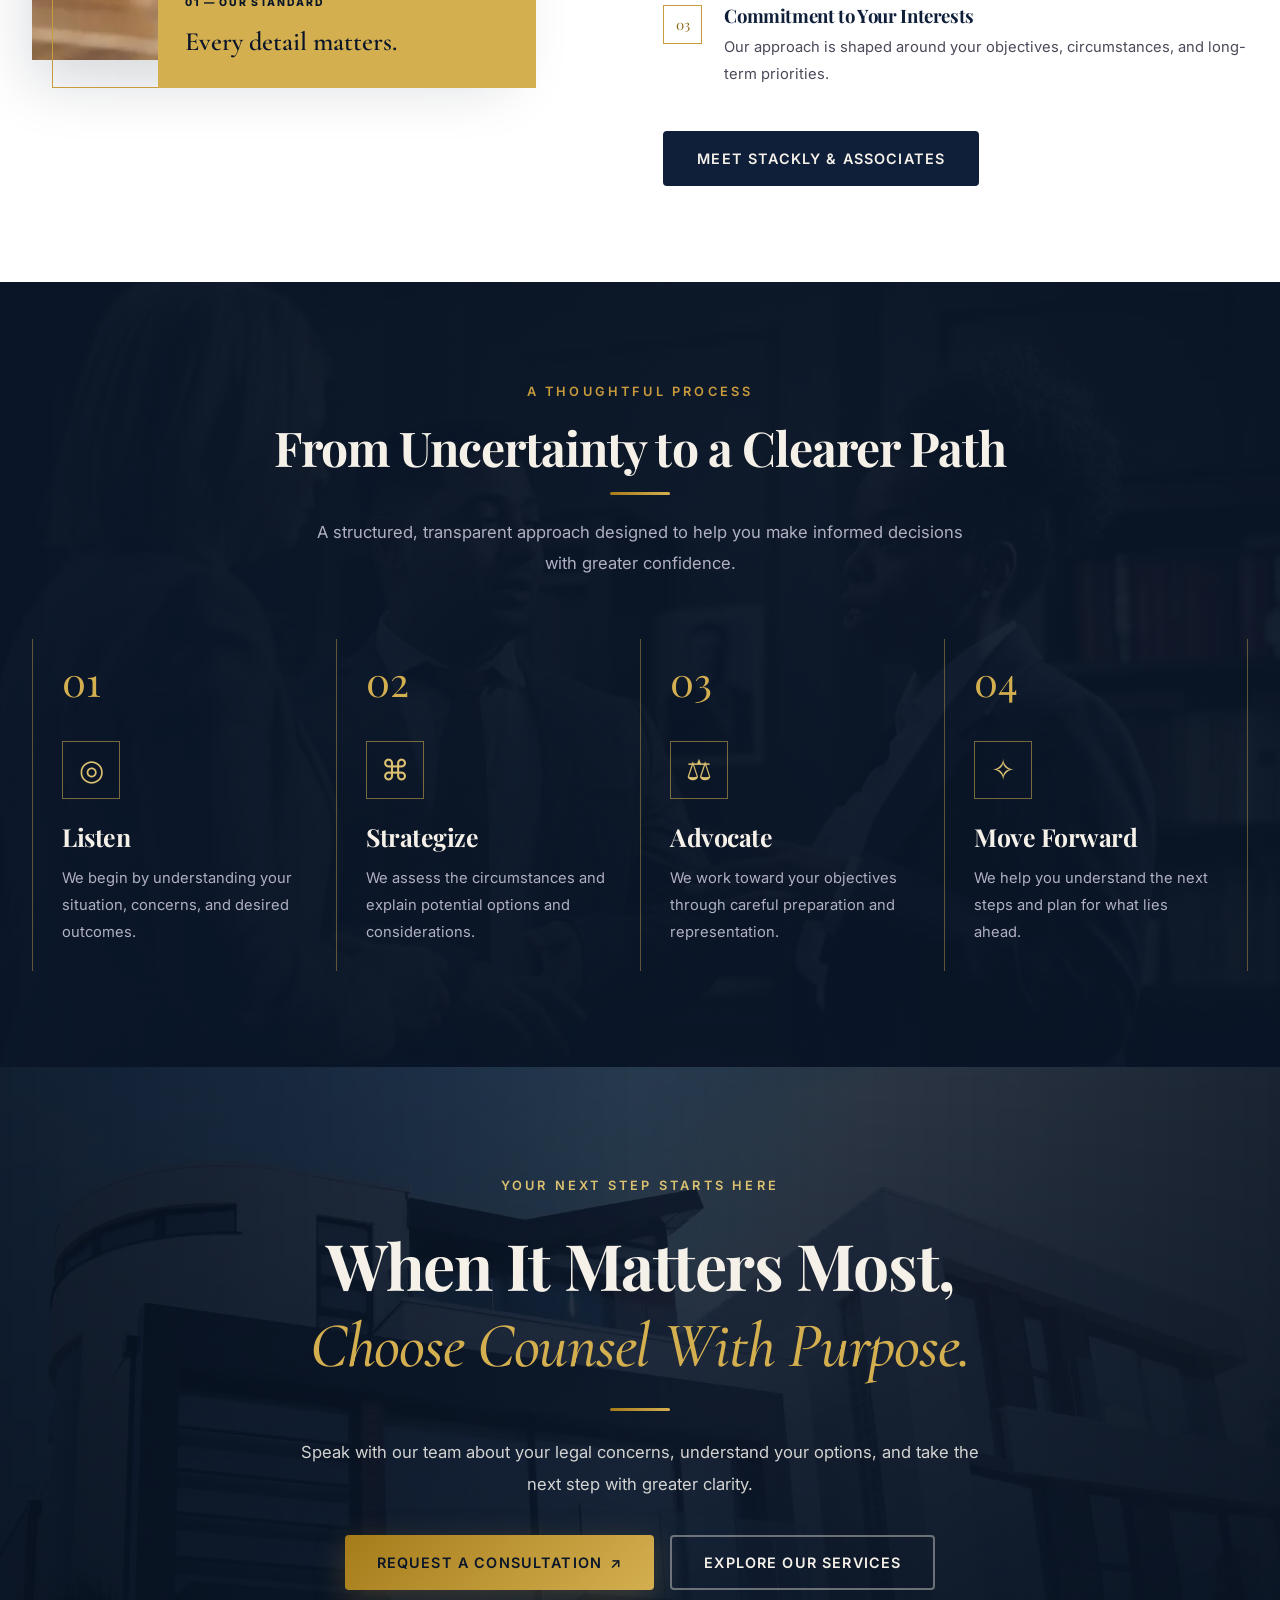
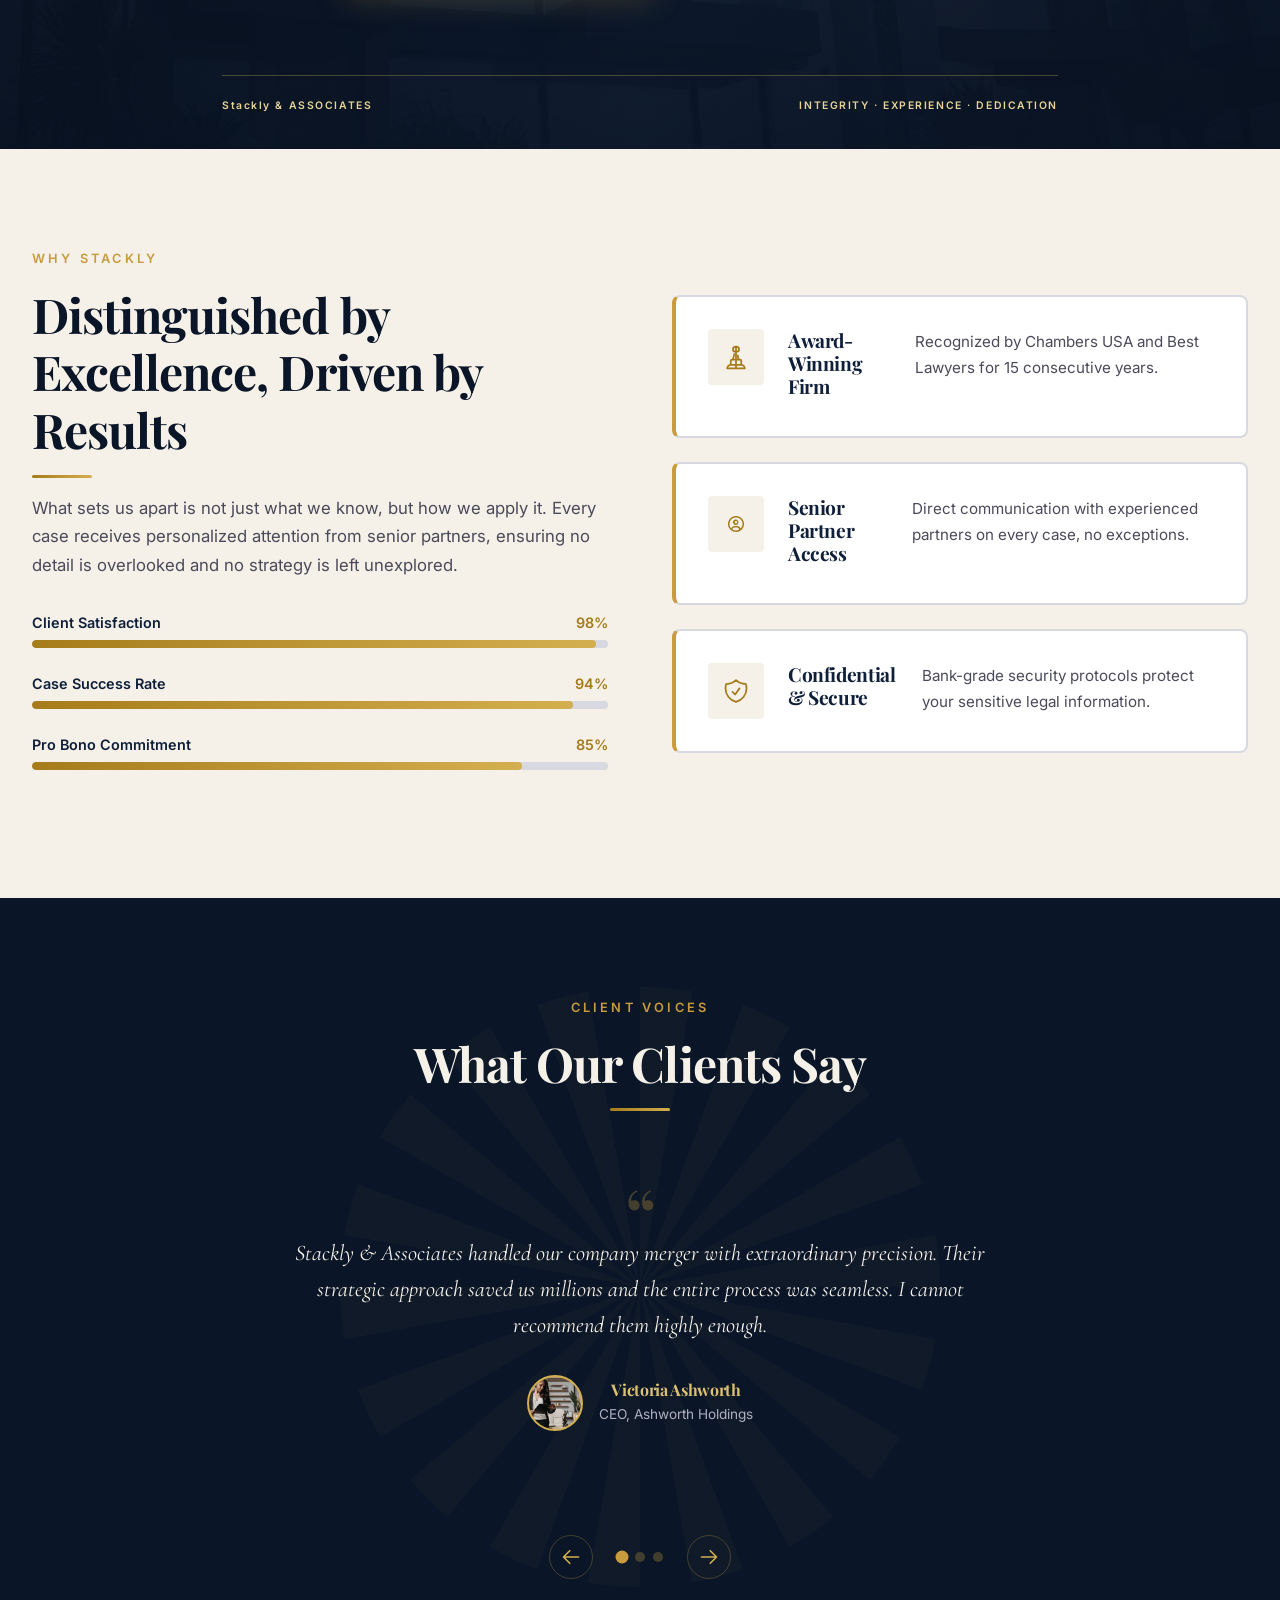
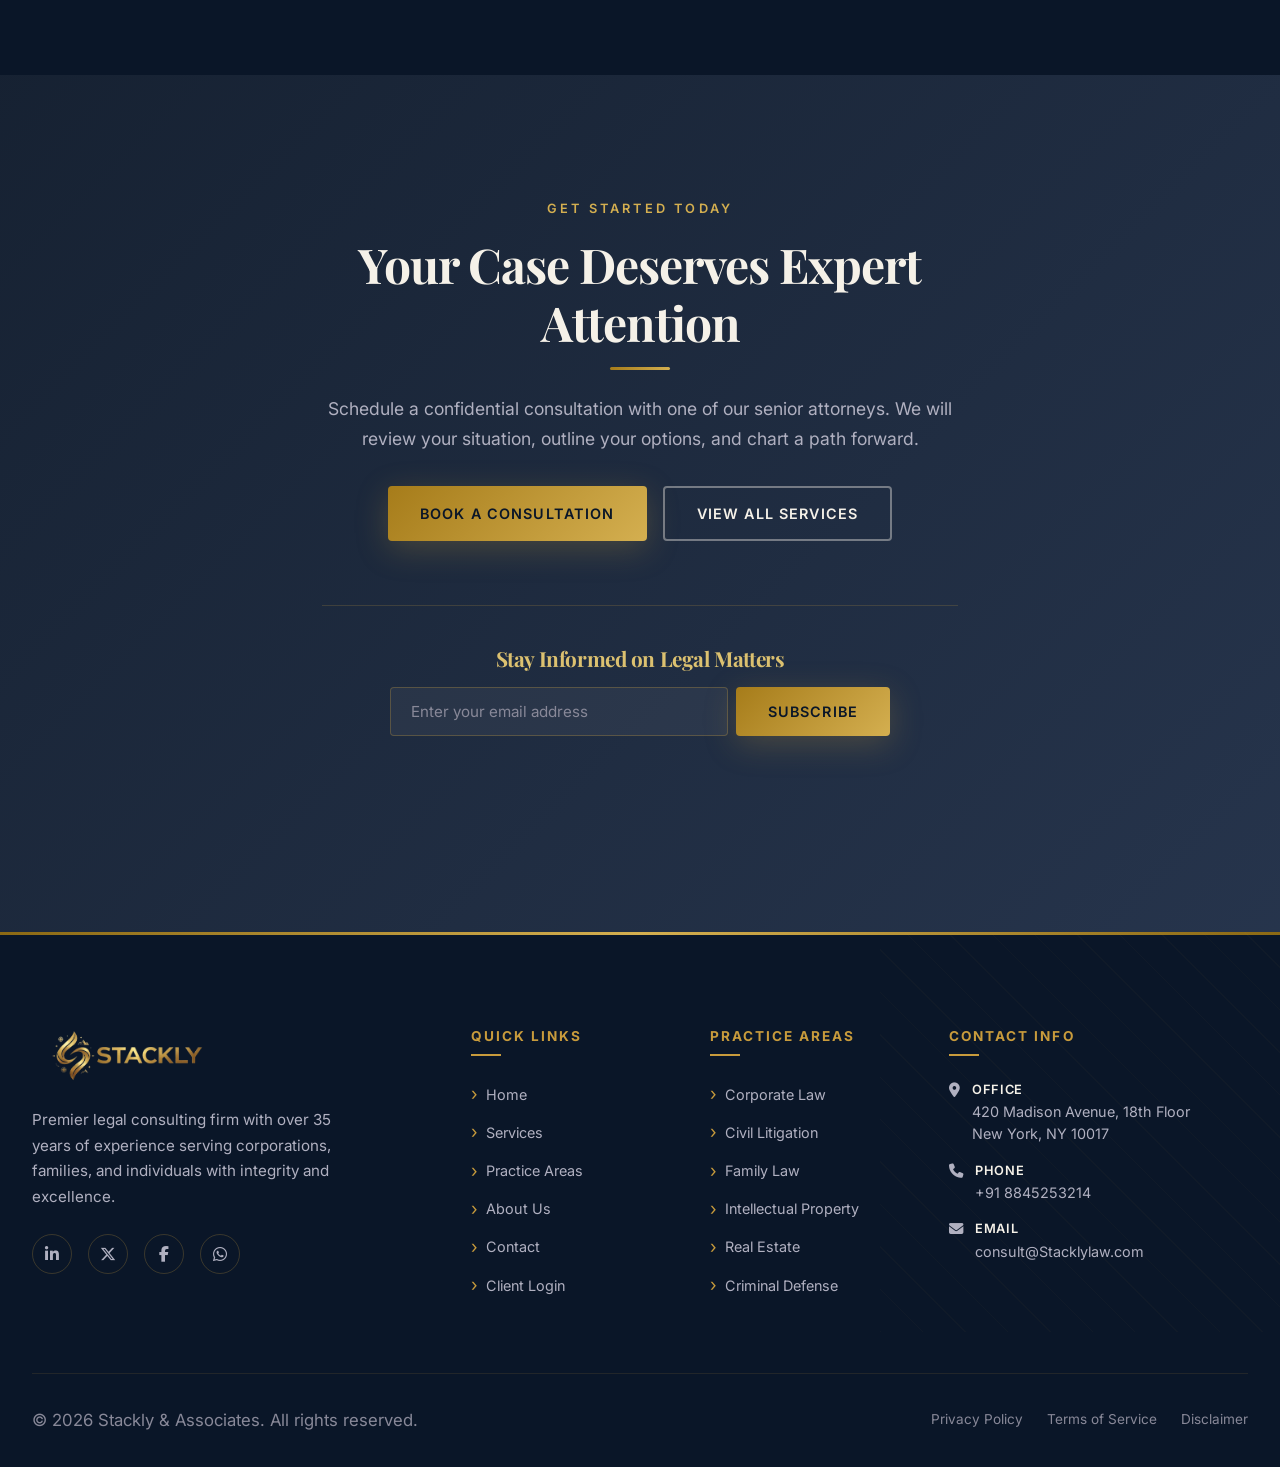
==== commit 8759c5df: "bug-fixes1" ====
--- a/index.html
+++ b/index.html
@@ -105,17 +105,30 @@
       <a href="about.html" class="mobile-menu-link">About <span class="menu-num">04</span></a>
       <a href="contact.html" class="mobile-menu-link">Contact <span class="menu-num">05</span></a>
     </nav>
+    
     <div class="mobile-menu-footer">
       <a href="login.html" class="mobile-menu-login-btn">
-        <i class="fa-regular fa-user"></i>
-        Client Login
+        <i class="fa-regular fa-user"></i> Client Login
       </a>
+    
       <div class="mobile-menu-contact">
-        <p>+91 8845253214</p>
-        <p><a href="mailto:consult@Stacklylaw.com">consult@Stacklylaw.com</a></p>
-        <p>420 Madison Avenue, New York, NY</p>
-      </div>
-    </div>
+        <p>
+          <i class="fa-solid fa-phone"></i>
+          <a href="tel:+918845253214">+91 8845253214</a>
+        </p>
+
+        <p>
+          <i class="fa-regular fa-envelope"></i>
+          <a href="mailto:consult@Stacklylaw.com">consult@Stacklylaw.com</a>
+        </p>
+
+        <p>
+          <i class="fa-solid fa-location-dot"></i>
+          <span>420 Madison Avenue, New York, NY</span>
+        </p>
+      </div>
+    </div>
+    
   </aside>
 
   <!-- ===== PAGE CONTENT ===== -->
@@ -666,7 +679,7 @@
 
   <!-- SECTION 6: CTA + NEWSLETTER -->
   <section class="section cta-section">
-    <div class="cta-bg" style="background-image: url('https://images.pexels.com/photos/358549/pexels-photo-358549.jpeg?auto=compress&cs=tinysrgb&w=1920');"></div>
+    <div class="cta-bg" style="background-image: url('images/img8.webp');"></div>
     <div class="cta-overlay"></div>
     <div class="container cta-content reveal-scale">
       <span class="eyebrow" style="color: var(--gold-400);">Get Started Today</span>
@@ -714,6 +727,10 @@
             <a href="#" aria-label="Facebook">
               <i class="fa-brands fa-facebook-f" aria-hidden="true"></i>
             </a>
+
+            <a href="#" aria-label="Facebook">
+              <i class="fa-brands fa-whatsapp" aria-hidden="true"></i>
+            </a>
           </div>
         </div>
         <div class="footer-col">
--- a/css/common.css
+++ b/css/common.css
@@ -1293,6 +1293,33 @@
   }
 }
 
+/* ===== Menu contact icon ========= */
+
+.mobile-menu-contact p {
+  display: flex;
+  align-items: flex-start;
+  gap: 10px;
+  margin: 12px 0;
+}
+
+.mobile-menu-contact i {
+  color: #b8860b;
+  font-size: 16px;
+  min-width: 18px;
+  margin-top: 4px;
+}
+
+.mobile-menu-contact a {
+  color: inherit;
+  text-decoration: none;
+  overflow-wrap: anywhere;
+}
+
+.mobile-menu-contact a:hover {
+  color: #b8860b;
+}
+
+
 
 /* =========================================================
    MOBILE FIX — REMOVE RIGHT-SIDE EMPTY SPACE
@@ -1323,4 +1350,5 @@
 
 .footer-contact-item i{
   padding-top: 3px;
-}+}
+
